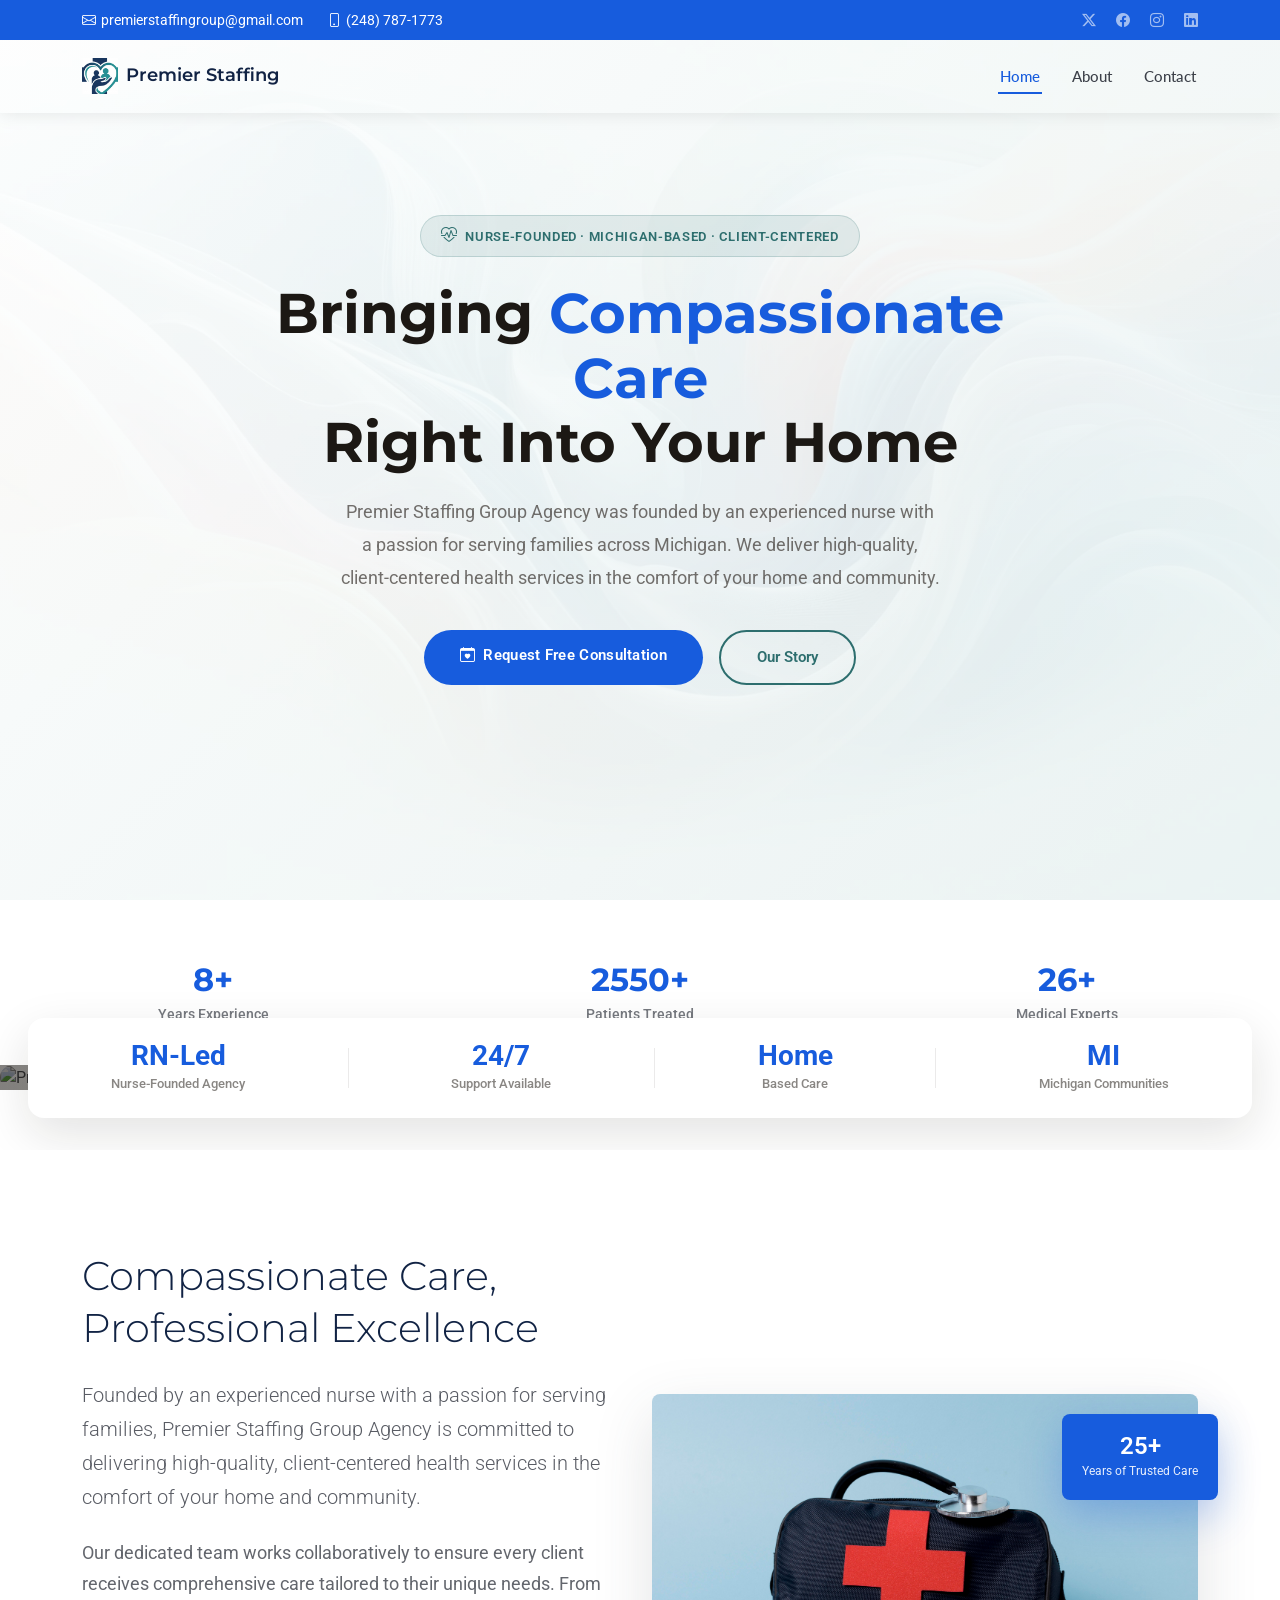
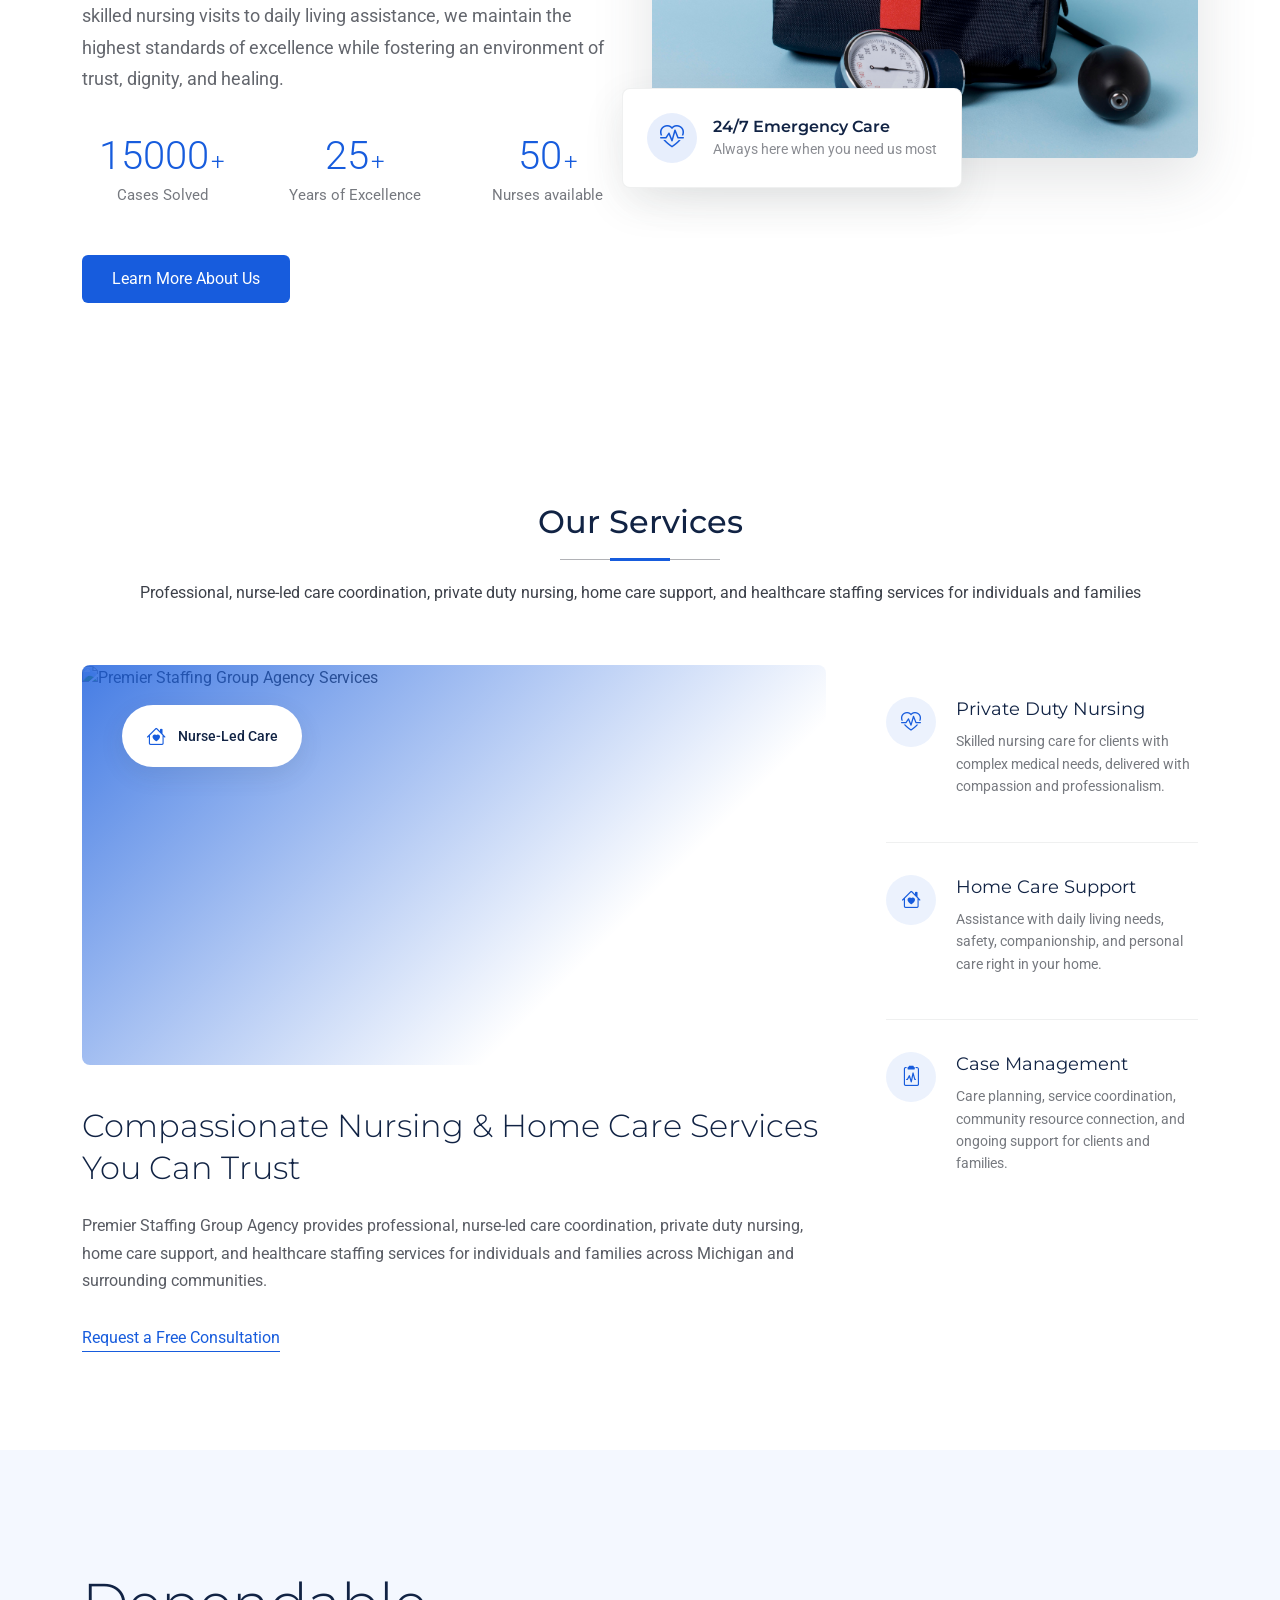
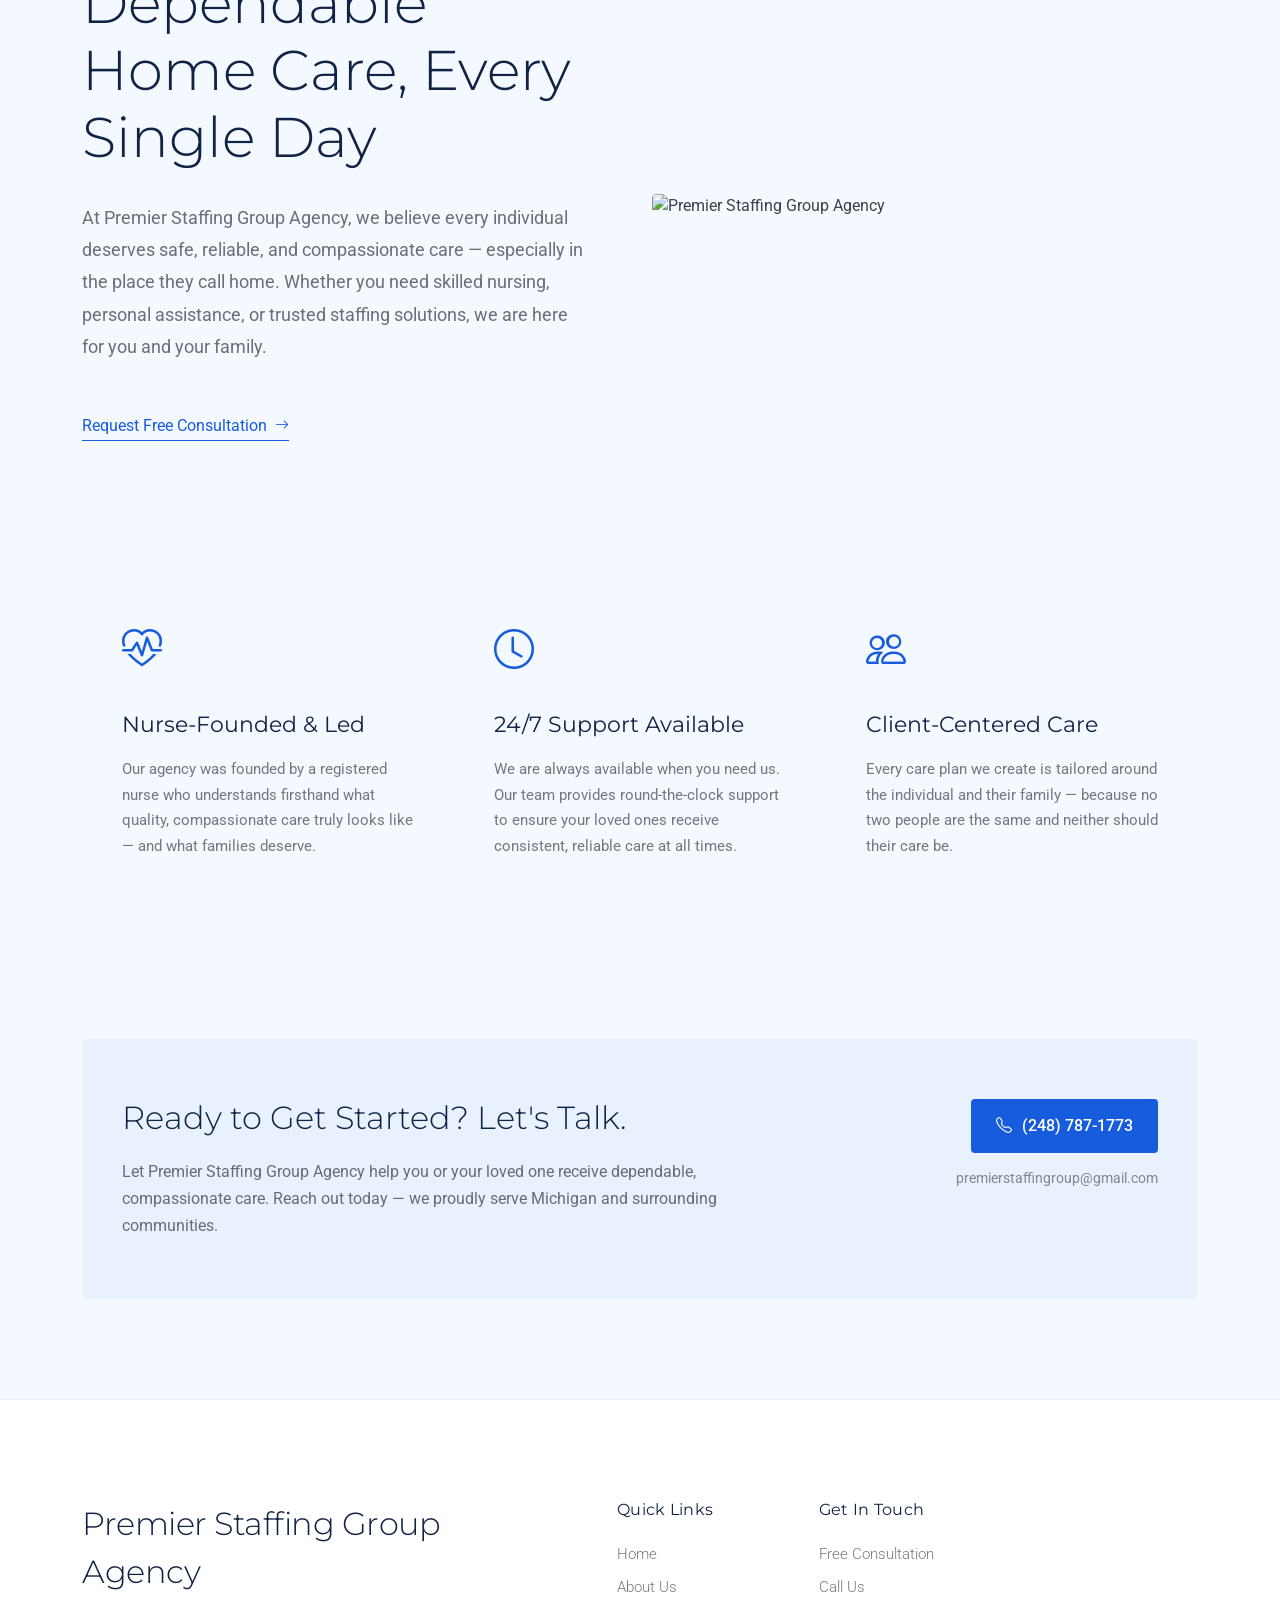
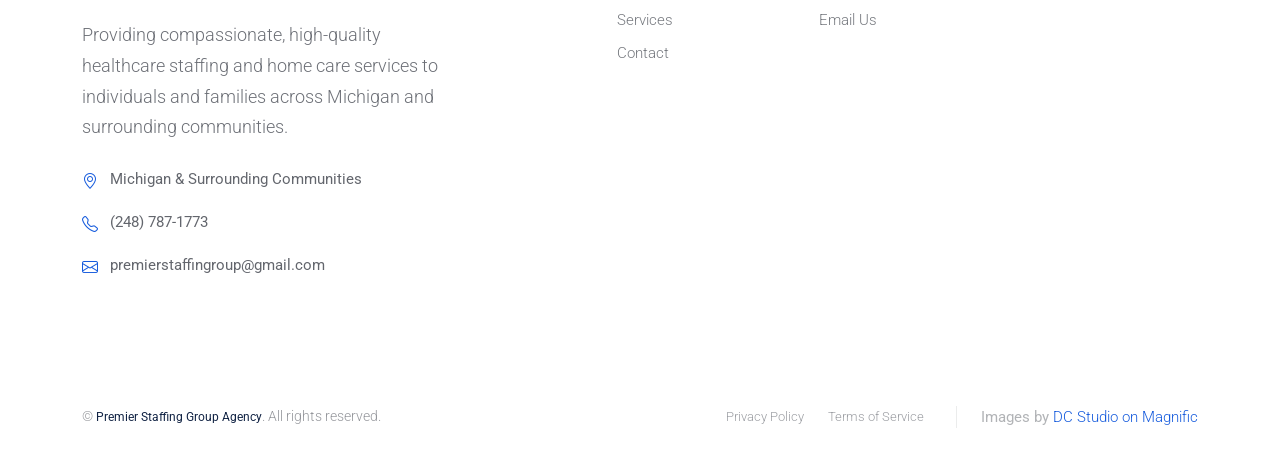
==== index.html @ 07df3916 "premier staffing" ====
<!DOCTYPE html>
<html lang="en">

<head>
  <meta charset="utf-8">
  <meta content="width=device-width, initial-scale=1.0" name="viewport">
  <title>Index - Clinic Bootstrap Template</title>
  <meta name="description" content="">
  <meta name="keywords" content="">

  <!-- Favicons -->
  <link href="assets/img/favicon.png" rel="icon">
  <link href="assets/img/apple-touch-icon.png" rel="apple-touch-icon">

  <!-- Fonts -->
  <link href="https://fonts.googleapis.com" rel="preconnect">
  <link href="https://fonts.gstatic.com" rel="preconnect" crossorigin>
  <link
    href="https://fonts.googleapis.com/css2?family=Roboto:ital,wght@0,100;0,300;0,400;0,500;0,700;0,900;1,100;1,300;1,400;1,500;1,700;1,900&family=Montserrat:ital,wght@0,100;0,200;0,300;0,400;0,500;0,600;0,700;0,800;0,900;1,100;1,200;1,300;1,400;1,500;1,600;1,700;1,800;1,900&family=Lato:ital,wght@0,100;0,300;0,400;0,700;0,900;1,100;1,300;1,400;1,700;1,900&display=swap"
    rel="stylesheet">

  <!-- Vendor CSS Files -->
  <link href="assets/vendor/bootstrap/css/bootstrap.min.css" rel="stylesheet">
  <link href="assets/vendor/bootstrap-icons/bootstrap-icons.css" rel="stylesheet">
  <link href="assets/vendor/aos/aos.css" rel="stylesheet">
  <link href="assets/vendor/glightbox/css/glightbox.min.css" rel="stylesheet">
  <link href="assets/vendor/fontawesome-free/css/all.min.css" rel="stylesheet">
  <link href="assets/vendor/swiper/swiper-bundle.min.css" rel="stylesheet">

  <!-- Main CSS File -->
  <link href="assets/css/shadow.css" rel="stylesheet">
  <link href="assets/css/main.css" rel="stylesheet">

  <!-- =======================================================
  * Template Name: Clinic
  * Template URL: https://bootstrapmade.com/clinic-bootstrap-template/
  * Updated: Jul 23 2025 with Bootstrap v5.3.7
  * Author: BootstrapMade.com
  * License: https://bootstrapmade.com/license/
  ======================================================== -->
</head>

<body class="index-page">

  <header id="header" class="header fixed-top">

    <div class="topbar d-flex align-items-center dark-background">
      <div class="container d-flex justify-content-center justify-content-md-between">
        <div class="contact-info d-flex align-items-center">
          <i class="bi bi-envelope d-flex align-items-center"><a
              href="mailto:premierstaffingroup@gmail.com">premierstaffingroup@gmail.com</a></i>
          <i class="bi bi-phone d-flex align-items-center ms-4"><span>(248) 787-1773</span></i>
        </div>
        <div class="social-links d-none d-md-flex align-items-center">
          <a href="#!" class="twitter"><i class="bi bi-twitter-x"></i></a>
          <a href="#!" class="facebook"><i class="bi bi-facebook"></i></a>
          <a href="#!" class="instagram"><i class="bi bi-instagram"></i></a>
          <a href="#!" class="linkedin"><i class="bi bi-linkedin"></i></a>
        </div>
      </div>
    </div><!-- End Top Bar -->

    <div class="branding d-flex align-items-center bg-transparent">

      <div class="container bg-transparent position-relative d-flex align-items-center justify-content-between">
        <a href="index.html" class="logo d-flex align-items-center">
          <!-- Uncomment the line below if you also wish to use an image logo -->
          <img src="assets/img/psg.png" alt="premier staffing logo">
          <h1 style="font-size: 18px;" class="sitename">Premier Staffing</h1>
        </a>

        <nav id="navmenu" class="navmenu">
          <ul class="nav-shad">
            <li><a href="index.html" class="active">Home</a></li>
            <li><a href="about.html">About</a></li>
            <!-- <li><a href="services.html">Services</a></li> -->
            <!-- <li><a href="doctors.html">Doctors</a></li> -->
            <!-- <li class="dropdown"><a href="#"><span>More Pages</span> <i class="bi bi-chevron-down toggle-dropdown"></i></a>
            <ul>
              <li><a href="department-details.html">Department Details</a></li>
              <li><a href="service-details.html">Service Details</a></li>
              <li><a href="appointment.html">Appointment</a></li>
              <li><a href="testimonials.html">Testimonials</a></li>
              <li><a href="faq.html">Frequently Asked Questions</a></li>
              <li><a href="gallery.html">Gallery</a></li>
              <li><a href="terms.html">Terms</a></li>
              <li><a href="privacy.html">Privacy</a></li>
              <li><a href="404.html">404</a></li>
            </ul>
            </li> -->
            <!-- <li class="dropdown"><a href="#"><span>Dropdown</span> <i class="bi bi-chevron-down toggle-dropdown"></i></a>
              <ul>
                <li><a href="#">Dropdown 1</a></li>
                <li class="dropdown"><a href="#"><span>Deep Dropdown</span> <i class="bi bi-chevron-down toggle-dropdown"></i></a>
                  <ul>
                    <li><a href="#">Deep Dropdown 1</a></li>
                    <li><a href="#">Deep Dropdown 2</a></li>
                    <li><a href="#">Deep Dropdown 3</a></li>
                    <li><a href="#">Deep Dropdown 4</a></li>
                    <li><a href="#">Deep Dropdown 5</a></li>
                  </ul>
                </li>
                <li><a href="#">Dropdown 2</a></li>
                <li><a href="#">Dropdown 3</a></li>
                <li><a href="#">Dropdown 4</a></li>
              </ul>
            </li> -->
            <li><a href="contact.html">Contact</a></li>
          </ul>
          <i class="mobile-nav-toggle d-lg-none bi bi-list"></i>
        </nav>

      </div>

    </div>

  </header>

  <main class="main">

    <!-- Hero Section -->
    <section id="hero" class="hero section" style="min-height: 100vh; display: flex; align-items: center; background: linear-gradient(135deg, #ffffff 0%, #eaf3f3 100%); padding: 120px 0 60px;">

      <div class="container" data-aos="fade-up" data-aos-delay="100">

        <!-- Top label row -->
        <div class="row justify-content-center mb-1">
          <div class="col-lg-8 text-center">
            <div style="display: inline-flex; align-items: center; gap: 8px; background: rgba(45,110,110,0.1); border: 1px solid rgba(45,110,110,0.2); border-radius: 30px; padding: 8px 20px; margin-bottom: 24px;">
              <i class="bi bi-heart-pulse" style="color: #2d6e6e;"></i>
              <span style="font-size: 13px; font-weight: 600; color: #2d6e6e; letter-spacing: 0.05em; text-transform: uppercase;">Nurse-Founded · Michigan-Based · Client-Centered</span>
            </div>
            <h1  style=" font-weight: 700; line-height: 1.15; color: #1c1814; margin-bottom: 20px;"
            class="sha-hero-title ">
              Bringing <span class="highlight" style="color: #175cdd; position: relative;">Compassionate Care</span><br>
              Right Into Your Home
            </h1>
            <p style="font-size: 1.15rem; line-height: 1.8; color: rgba(58,53,48,0.7); max-width: 600px; margin: 0 auto 36px;">
              Premier Staffing Group Agency was founded by an experienced nurse with a passion for serving families across Michigan. We deliver high-quality, client-centered health services in the comfort of your home and community.
            </p>
            <div style="display: flex; justify-content: center; gap: 16px; flex-wrap: wrap; margin-bottom: 56px;">
              <a href="contact.html" class="btn btn-primary" style="background: #175cdd; border: none; border-radius: 50px; padding: 14px 36px; font-weight: 600; font-size: 15px; letter-spacing: 0.02em;">
                <i class="bi bi-calendar-heart me-2"></i>Request Free Consultation
              </a>
              <a href="about.html" class="btn btn-outline" style="border: 2px solid #2d6e6e; color: #2d6e6e; border-radius: 50px; padding: 14px 36px; font-weight: 600; font-size: 15px; background: transparent;">
                Our Story
              </a>
            </div>
          </div>
        </div>
      </div>
    </section>
    <!-- /Hero Section -->

    <section>
      <div class="hero-stats mb-4"  style=" display: flex; justify-content: space-between; align-items: center;" data-aos="fade-right" data-aos-delay="500">

        <div class="" style="flex: 1; text-align: center; color: color-mix(in srgb, #3c4049, transparent 30%);  margin: 0.25rem 0 0 0; font-size: 0.875rem; font-weight: 500;">
            <h3 style="font-size: 2rem; font-weight: 700; color: #175cdd; line-height: 1;">
                <span data-purecounter-start="0"
                      data-purecounter-end="15"
                      data-purecounter-duration="2"
                      class="purecounter"
                      
                      ></span>+
            </h3>
            <p>Years Experience</p>
        </div>

        <div class="" style="flex: 1; text-align: center; color: color-mix(in srgb, #3c4049, transparent 30%);  margin: 0.25rem 0 0 0; font-size: 0.875rem; font-weight: 500;">
            <h3 style="font-size: 2rem; font-weight: 700; color: #175cdd; line-height: 1;">
                <span data-purecounter-start="0"
                      data-purecounter-end="5000"
                      data-purecounter-duration="2"
                      class="purecounter"></span>+
            </h3>
            <p>Patients Treated</p>
        </div>

        <div class="" style="flex: 1; text-align: center; color: color-mix(in srgb, #3c4049, transparent 30%);  margin: 0.25rem 0 0 0; font-size: 0.875rem; font-weight: 500;">
            <h3 style="font-size: 2rem; font-weight: 700; color: #175cdd; line-height: 1;">
                <span data-purecounter-start="0"
                      data-purecounter-end="50"
                      data-purecounter-duration="2"
                      class="purecounter"></span>+
            </h3>
            <p>Medical Experts</p>
        </div>

      </div>

      <!-- Image full-width with overlaid stat strip -->
      <div class="row">
        <div class="col-12" style="position: relative;">
          <div style="border-radius: 24px; overflow: hidden; max-height: 480px;">
            <img src="assets/img/group-nurse.jpg" alt="Premier Staffing Group Agency" class="img-fluid w-100" style="object-fit: cover; height: 480px; filter: brightness(0.88);">
          </div>

          <!-- Overlay gradient -->
          <div style="position: absolute; inset: 0; border-radius: 24px; background: linear-gradient(to right, rgba(28,24,20,0.55) 0%, transparent 60%);"></div>

          <!-- Left overlay text -->
          <div style="position: absolute; top: 50%; left: 48px; transform: translateY(-50%);" data-aos="fade-right" data-aos-delay="300">
            <p style="color: rgba(255,255,255,0.75); font-size: 13px; font-weight: 600; letter-spacing: 0.12em; text-transform: uppercase; margin-bottom: 10px;">
              <i class="bi bi-geo-alt-fill me-1" style="color: #175cdd;"></i>Serving Michigan &amp; Surrounding Communities
            </p>
            <div style="display: flex; align-items: center; gap: 12px; background: rgba(255,255,255,0.12); backdrop-filter: blur(10px); border: 1px solid rgba(255,255,255,0.2); border-radius: 12px; padding: 16px 24px;">
              <div style="width: 48px; height: 48px; background: #175cdd; border-radius: 50%; display: flex; align-items: center; justify-content: center; flex-shrink: 0;">
                <i class="bi bi-telephone-fill" style="color: #fff; font-size: 18px;"></i>
              </div>
              <div>
                <div style="font-size: 11px; color: rgba(255,255,255,0.6); font-weight: 600; letter-spacing: 0.1em; text-transform: uppercase; margin-bottom: 2px;">Call Us Today</div>
                <div style="font-size: 22px; font-weight: 700; color: #fff;">(248) 787-1773</div>
              </div>
            </div>
          </div>

          <!-- Bottom stat strip -->
          <div style="position: absolute; bottom: -28px; left: 50%; transform: translateX(-50%); width: calc(100% - 80px); background: #fff; border-radius: 16px; box-shadow: 0 16px 48px rgba(28,24,20,0.12); padding: 24px 40px; display: flex; justify-content: space-around; align-items: center; flex-wrap: wrap; gap: 16px;" data-aos="fade-up" data-aos-delay="400">
            <div style="text-align: center;">
              <div style="font-size: 28px; font-weight: 700; color: #175cdd; line-height: 1;">RN-Led</div>
              <div style="font-size: 13px; color: rgba(58,53,48,0.6); margin-top: 4px; font-weight: 500;">Nurse-Founded Agency</div>
            </div>
            <div style="width: 1px; height: 40px; background: rgba(58,53,48,0.1);"></div>
            <div style="text-align: center;">
              <div style="font-size: 28px; font-weight: 700; color: #175cdd; line-height: 1;">24/7</div>
              <div style="font-size: 13px; color: rgba(58,53,48,0.6); margin-top: 4px; font-weight: 500;">Support Available</div>
            </div>
            <div style="width: 1px; height: 40px; background: rgba(58,53,48,0.1);"></div>
            <div style="text-align: center;">
              <div style="font-size: 28px; font-weight: 700; color: #175cdd; line-height: 1;">Home</div>
              <div style="font-size: 13px; color: rgba(58,53,48,0.6); margin-top: 4px; font-weight: 500;">Based Care</div>
            </div>
            <div style="width: 1px; height: 40px; background: rgba(58,53,48,0.1);"></div>
            <div style="text-align: center;">
              <div style="font-size: 28px; font-weight: 700; color: #175cdd; line-height: 1;">MI</div>
              <div style="font-size: 13px; color: rgba(58,53,48,0.6); margin-top: 4px; font-weight: 500;">Michigan Communities</div>
            </div>
          </div>

        </div>
      </div>

    </section>

    <!-- Home About Section -->
    <section id="home-about" class="home-about section">

      <div class="container" data-aos="fade-up" data-aos-delay="100">

        <div class="row align-items-center">
          <div class="col-lg-6 mb-5 mb-lg-0" data-aos="fade-right" data-aos-delay="200">
            <div class="about-content">
              <h2 class="section-heading">Compassionate Care, Professional Excellence</h2>
              <p class="lead-text">Founded by an experienced nurse with a passion for serving families, Premier Staffing Group Agency is committed to delivering high-quality, client-centered health services in the comfort of your home and community.</p>

              <p>Our dedicated team works collaboratively to ensure every client receives comprehensive care tailored to their unique needs. From skilled nursing visits to daily living assistance, we maintain the highest standards of excellence while fostering an environment of trust, dignity, and healing.</p>

              <div class="stats-grid">
                <div class="stat-item">
                  <div class="stat-number purecounter" data-purecounter-start="0" data-purecounter-end="15000"
                    data-purecounter-duration="1"></div>
                  <div class="stat-label">Cases Solved</div>
                </div>
                <div class="stat-item">
                  <div class="stat-number purecounter" data-purecounter-start="0" data-purecounter-end="25"
                    data-purecounter-duration="1"></div>
                  <div class="stat-label">Years of Excellence</div>
                </div>
                <div class="stat-item">
                  <div class="stat-number purecounter" data-purecounter-start="0" data-purecounter-end="50"
                    data-purecounter-duration="1"></div>
                  <div class="stat-label">Nurses available</div>
                </div>
              </div>

              <div class="cta-section">
                <a href="about.html" class="btn-primary">Learn More About Us</a>
              </div>
            </div>
          </div>

          <div class="col-lg-6" data-aos="fade-left" data-aos-delay="300">
            <div class="about-visual">
              <div class="main-image">
                <img src="assets/img/emergency.jpg" alt="Modern medical facility" class="img-fluid">
              </div>
              <div class="floating-card">
                <div class="card-content">
                  <div class="icon">
                    <i class="bi bi-heart-pulse"></i>
                  </div>
                  <div class="card-text">
                    <h4>24/7 Emergency Care</h4>
                    <p>Always here when you need us most</p>
                  </div>
                </div>
              </div>
              <div class="experience-badge">
                <div class="badge-content">
                  <span class="years">25+</span>
                  <span class="text">Years of Trusted Care</span>
                </div>
              </div>
            </div>
          </div>
        </div>

      </div>

    </section>
    <!-- /Home About Section -->

    <!-- Featured Services Section -->
<section id="featured-services" class="featured-services section">

  <!-- Section Title -->
  <div class="container section-title" data-aos="fade-up">
    <h2>Our Services</h2>
    <p>Professional, nurse-led care coordination, private duty nursing, home care support, and healthcare staffing services for individuals and families</p>
  </div><!-- End Section Title -->

  <div class="container" data-aos="fade-up" data-aos-delay="100">

    <div class="row g-0">

      <div class="col-lg-8" data-aos="fade-right" data-aos-delay="200">
        <div class="featured-service-main">
          <div class="service-image-wrapper">
            <img src="assets/img/care.jpg" alt="Premier Staffing Group Agency Services" class="img-fluid"
              loading="lazy">
            <div class="service-overlay">
              <div class="service-badge">
                <i class="bi bi-house-heart"></i>
                <span>Nurse-Led Care</span>
              </div>
            </div>
          </div>
          <div class="service-details">
            <h2>Compassionate Nursing &amp; Home Care Services You Can Trust</h2>
            <p>Premier Staffing Group Agency provides professional, nurse-led care coordination, private duty nursing, home care support, and healthcare staffing services for individuals and families across Michigan and surrounding communities.</p>
            <a href="contact.html" class="main-cta">Request a Free Consultation</a>
          </div>
        </div>
      </div>

      <div class="col-lg-4" data-aos="fade-left" data-aos-delay="300">
        <div class="services-sidebar">

          <div class="service-item" data-aos="fade-up" data-aos-delay="400">
            <div class="service-icon-wrapper">
              <i class="bi bi-heart-pulse"></i>
            </div>
            <div class="service-info">
              <h4>Private Duty Nursing</h4>
              <p>Skilled nursing care for clients with complex medical needs, delivered with compassion and professionalism.</p>
              <!-- <a href="#contact" class="service-link">Learn More</a> -->
            </div>
          </div>

          <div class="service-item" data-aos="fade-up" data-aos-delay="500">
            <div class="service-icon-wrapper">
              <i class="bi bi-house-heart"></i>
            </div>
            <div class="service-info">
              <h4>Home Care Support</h4>
              <p>Assistance with daily living needs, safety, companionship, and personal care right in your home.</p>
              <!-- <a href="#contact" class="service-link">Learn More</a> -->
            </div>
          </div>

          <div class="service-item" data-aos="fade-up" data-aos-delay="600">
            <div class="service-icon-wrapper">
              <i class="bi bi-clipboard2-pulse"></i>
            </div>
            <div class="service-info">
              <h4>Case Management</h4>
              <p>Care planning, service coordination, community resource connection, and ongoing support for clients and families.</p>
              <!-- <a href="#contact" class="service-link">Learn More</a> -->
            </div>
          </div>

        </div>
      </div>

    </div>

    

  </div>

</section><!-- /Featured Services Section -->


    <!-- Call To Action Section -->
    
    <section id="call-to-action" class="call-to-action section light-background">

      <div class="container" data-aos="fade-up" data-aos-delay="100">

        <div class="hero-content">
          <div class="row align-items-center">

            <div class="col-lg-6">
              <div class="content-wrapper" data-aos="fade-up" data-aos-delay="200">
                <h1>Dependable Home Care, Every Single Day</h1>
                <p>At Premier Staffing Group Agency, we believe every individual deserves safe, reliable, and compassionate care — especially in the place they call home. Whether you need skilled nursing, personal assistance, or trusted staffing solutions, we are here for you and your family.</p>

                <div class="cta-wrapper">
                  <a href="contact.html" class="primary-cta">
                    <span>Request Free Consultation</span>
                    <i class="bi bi-arrow-right"></i>
                  </a>
                </div>
              </div>
            </div>

            <div class="col-lg-6">
              <div class="image-container" data-aos="fade-left" data-aos-delay="300">
                <img src="assets/img/home-care.jpg" alt="Premier Staffing Group Agency" class="img-fluid">
              </div>
            </div>

          </div>
        </div>

        <div class="features-section">

          <div class="row g-0">

            <div class="col-lg-4">
              <div class="feature-block" data-aos="fade-up" data-aos-delay="200">
                <div class="feature-icon">
                  <i class="bi bi-heart-pulse"></i>
                </div>
                <h3>Nurse-Founded &amp; Led</h3>
                <p>Our agency was founded by a registered nurse who understands firsthand what quality, compassionate care truly looks like — and what families deserve.</p>
              </div>
            </div>

            <div class="col-lg-4">
              <div class="feature-block" data-aos="fade-up" data-aos-delay="300">
                <div class="feature-icon">
                  <i class="bi bi-clock"></i>
                </div>
                <h3>24/7 Support Available</h3>
                <p>We are always available when you need us. Our team provides round-the-clock support to ensure your loved ones receive consistent, reliable care at all times.</p>
              </div>
            </div>

            <div class="col-lg-4">
              <div class="feature-block" data-aos="fade-up" data-aos-delay="400">
                <div class="feature-icon">
                  <i class="bi bi-people"></i>
                </div>
                <h3>Client-Centered Care</h3>
                <p>Every care plan we create is tailored around the individual and their family — because no two people are the same and neither should their care be.</p>
              </div>
            </div>

          </div>

        </div>

        <div class="contact-block">
          <div class="row">

            <div class="col-lg-8">
              <div class="contact-content" data-aos="fade-up" data-aos-delay="200">
                <h2>Ready to Get Started? Let's Talk.</h2>
                <p>Let Premier Staffing Group Agency help you or your loved one receive dependable, compassionate care. Reach out today — we proudly serve Michigan and surrounding communities.</p>
              </div>
            </div>

            <div class="col-lg-4">
              <div class="contact-actions" data-aos="fade-up" data-aos-delay="300">
                <a href="tel:2487871773" class="emergency-call">
                  <i class="bi bi-telephone"></i>
                  <span>(248) 787-1773</span>
                </a>
                <a href="mailto:premierstaffingroup@gmail.com" class="contact-link">premierstaffingroup@gmail.com</a>
              </div>
            </div>

          </div>
        </div>

      </div>

    </section>
    <!-- /Call To Action Section -->


  </main>

  <footer id="footer" class="footer-16 footer position-relative">

  <div class="container">

    <div class="footer-main" data-aos="fade-up" data-aos-delay="100">
      <div class="row align-items-start">

        <div class="col-lg-5">
          <div class="brand-section">
            <a href="index.html" class="logo d-flex align-items-center mb-4">
              <span class="sitename">Premier Staffing Group Agency</span>
            </a>
            <p class="brand-description">Providing compassionate, high-quality healthcare staffing and home care services to individuals and families across Michigan and surrounding communities.</p>

            <div class="contact-info mt-4">
              <div class="contact-item">
                <i class="bi bi-geo-alt"></i>
                <span>Michigan &amp; Surrounding Communities</span>
              </div>
              <div class="contact-item">
                <i class="bi bi-telephone"></i>
                <span>(248) 787-1773</span>
              </div>
              <div class="contact-item">
                <i class="bi bi-envelope"></i>
                <span>premierstaffingroup@gmail.com</span>
              </div>
            </div>
          </div>
        </div>

        <div class="col-lg-7">
          <div class="footer-nav-wrapper">
            <div class="row">

              <div class="col-6 col-lg-4">
                <div class="nav-column">
                  <h6>Quick Links</h6>
                  <nav class="footer-nav">
                    <a href="#hero">Home</a>
                    <a href="#home-about">About Us</a>
                    <a href="#featured-services">Services</a>
                    <a href="contact.html">Contact</a>
                  </nav>
                </div>
              </div>

              

              <div class="col-6 col-lg-4">
                <div class="nav-column">
                  <h6>Get In Touch</h6>
                  <nav class="footer-nav">
                    <a href="contact.html">Free Consultation</a>
                    <a href="tel:2487871773">Call Us</a>
                    <a href="mailto:premierstaffingroup@gmail.com">Email Us</a>
                  </nav>
                </div>
              </div>

            </div>
          </div>
        </div>

      </div>
    </div>

  </div>

  <div class="footer-bottom">
    <div class="container">
      <div class="bottom-content" data-aos="fade-up" data-aos-delay="300">
        <div class="row align-items-center">

          <div class="col-lg-6">
            <div class="copyright">
              <p>© <span class="sitename">Premier Staffing Group Agency</span>. All rights reserved.</p>
            </div>
          </div>

          <div class="col-lg-6">
            <div class="legal-links">
              <a>Privacy Policy</a>
              <a>Terms of Service</a>
              <div class="credits" style="font-size: 15px;">
     
                Images by <a style="font-size: 15px;" href="https://www.magnific.com/" target="_blank">DC Studio on Magnific</a>
              </div>
            </div>
          </div>

        </div>
      </div>
    </div>
  </div>

</footer>

  <!-- Scroll Top -->
  <a href="#!" id="scroll-top" class="scroll-top d-flex align-items-center justify-content-center"><i
      class="bi bi-arrow-up-short"></i></a>

  <!-- Preloader -->
  <div id="preloader"></div>

  <!-- Vendor JS Files -->
  <script src="assets/vendor/bootstrap/js/bootstrap.bundle.min.js"></script>
  <script src="assets/vendor/php-email-form/validate.js"></script>
  <script src="assets/vendor/aos/aos.js"></script>
  <script src="assets/vendor/glightbox/js/glightbox.min.js"></script>
  <script src="assets/vendor/purecounter/purecounter_vanilla.js"></script>
  <script src="assets/vendor/swiper/swiper-bundle.min.js"></script>

  <!-- Main JS File -->
  <script src="assets/js/main.js"></script>

</body>

</html>
---- assets/css/shadow.css ----
.sha-hero-title {
    font-size: 3rem;
    font-weight: 700;
    line-height: 1.15;
}

@media (min-width: 360px) {
    .sha-hero-title {
        font-size: 2.1rem;
    }
}

@media (min-width: 412px) {
    .sha-hero-title {
        font-size: 2.5rem;
    }
}

@media (min-width: 992px) {
    .sha-hero-title {
        font-size: 2.5rem;
    }
}

@media (min-width: 1200px) {
    .sha-hero-title {
        font-size: 3.5rem;
    }
}

.nav-shad {
  height: fit-content;
  list-style: none;
  margin: 0;
  padding: 0;
}
---- assets/css/main.css ----
/**
* Template Name: Clinic
* Template URL: https://bootstrapmade.com/clinic-bootstrap-template/
* Updated: Jul 23 2025 with Bootstrap v5.3.7
* Author: BootstrapMade.com
* License: https://bootstrapmade.com/license/
*/

@charset "UTF-8";

/*--------------------------------------------------------------
# Font & Color Variables
# Help: https://bootstrapmade.com/color-system/
--------------------------------------------------------------*/
/* Fonts */
:root {
  --default-font: "Roboto",  system-ui, -apple-system, "Segoe UI", Roboto, "Helvetica Neue", Arial, "Noto Sans", "Liberation Sans", sans-serif, "Apple Color Emoji", "Segoe UI Emoji", "Segoe UI Symbol", "Noto Color Emoji";
  --heading-font: "Montserrat",  sans-serif;
  --nav-font: "Lato",  sans-serif;
}

/* Global Colors - The following color variables are used throughout the website. Updating them here will change the color scheme of the entire website */
:root { 
  --background-color: #ffffff; /* Background color for the entire website, including individual sections */
  --default-color: #3c4049; /* Default color used for the majority of the text content across the entire website */
  --heading-color: #112344; /* Color for headings, subheadings and title throughout the website */
  --accent-color: #175cdd; /* Accent color that represents your brand on the website. It's used for buttons, links, and other elements that need to stand out */
  --surface-color: #ffffff; /* The surface color is used as a background of boxed elements within sections, such as cards, icon boxes, or other elements that require a visual separation from the global background. */
  --contrast-color: #ffffff; /* Contrast color for text, ensuring readability against backgrounds of accent, heading, or default colors. */
}

/* Nav Menu Colors - The following color variables are used specifically for the navigation menu. They are separate from the global colors to allow for more customization options */
:root {
  --nav-color: #3c4049;  /* The default color of the main navmenu links */
  --nav-hover-color: #175cdd; /* Applied to main navmenu links when they are hovered over or active */
  --nav-mobile-background-color: #ffffff; /* Used as the background color for mobile navigation menu */
  --nav-dropdown-background-color: #ffffff; /* Used as the background color for dropdown items that appear when hovering over primary navigation items */
  --nav-dropdown-color: #3c4049; /* Used for navigation links of the dropdown items in the navigation menu. */
  --nav-dropdown-hover-color: #175cdd; /* Similar to --nav-hover-color, this color is applied to dropdown navigation links when they are hovered over. */
}

/* Color Presets - These classes override global colors when applied to any section or element, providing reuse of the sam color scheme. */

.light-background {
  --background-color: #f4f8ff;
  --surface-color: #ffffff;
}

.dark-background {
  --background-color: #021418;
  --default-color: #ffffff;
  --heading-color: #ffffff;
  --surface-color: #11262a;
  --contrast-color: #ffffff;
}

/* Smooth scroll */
:root {
  scroll-behavior: smooth;
}

/*--------------------------------------------------------------
# General Styling & Shared Classes
--------------------------------------------------------------*/
body {
  color: var(--default-color);
  background-color: var(--background-color);
  font-family: var(--default-font);
}

a {
  color: var(--accent-color);
  text-decoration: none;
  transition: 0.3s;
}

a:hover {
  color: color-mix(in srgb, var(--accent-color), transparent 25%);
  text-decoration: none;
}

h1,
h2,
h3,
h4,
h5,
h6 {
  color: var(--heading-color);
  font-family: var(--heading-font);
}

/* PHP Email Form Messages
------------------------------*/
.php-email-form .error-message {
  display: none;
  background: #df1529;
  color: #ffffff;
  text-align: left;
  padding: 15px;
  margin-bottom: 24px;
  font-weight: 600;
}

.php-email-form .sent-message {
  display: none;
  color: #ffffff;
  background: #059652;
  text-align: center;
  padding: 15px;
  margin-bottom: 24px;
  font-weight: 600;
}

.php-email-form .loading {
  display: none;
  background: var(--surface-color);
  text-align: center;
  padding: 15px;
  margin-bottom: 24px;
}

.php-email-form .loading:before {
  content: "";
  display: inline-block;
  border-radius: 50%;
  width: 24px;
  height: 24px;
  margin: 0 10px -6px 0;
  border: 3px solid var(--accent-color);
  border-top-color: var(--surface-color);
  animation: php-email-form-loading 1s linear infinite;
}

@keyframes php-email-form-loading {
  0% {
    transform: rotate(0deg);
  }

  100% {
    transform: rotate(360deg);
  }
}

/*--------------------------------------------------------------
# Global Header
--------------------------------------------------------------*/
.header {
  --background-color: rgba(255, 255, 255, 0);
  color: var(--default-color);
  transition: all 0.5s;
  z-index: 997;
  background-color: var(--background-color);
  box-shadow: 0px 0 18px rgba(0, 0, 0, 0.1);
}

.header .topbar {
  background-color: var(--accent-color);
  height: 40px;
  padding: 0;
  font-size: 14px;
  transition: all 0.5s;
}

.header .topbar .contact-info i {
  font-style: normal;
  color: var(--contrast-color);
}

.header .topbar .contact-info i a,
.header .topbar .contact-info i span {
  padding-left: 5px;
  color: var(--contrast-color);
}

@media (max-width: 575px) {

  .header .topbar .contact-info i a,
  .header .topbar .contact-info i span {
    font-size: 13px;
  }
}

.header .topbar .contact-info i a {
  line-height: 0;
  transition: 0.3s;
}

.header .topbar .contact-info i a:hover {
  color: var(--contrast-color);
  text-decoration: underline;
}

.header .topbar .social-links a {
  color: color-mix(in srgb, var(--contrast-color), transparent 40%);
  line-height: 0;
  transition: 0.3s;
  margin-left: 20px;
}

.header .topbar .social-links a:hover {
  color: var(--contrast-color);
}

.header .branding {
  min-height: 60px;
  padding: 10px 0;
}

.header .logo {
  line-height: 1;
}

.header .logo img {
  max-height: 36px;
  margin-right: 8px;
}

.header .logo h1 {
  font-size: 30px;
  margin: 0;
  font-weight: 600;
  color: var(--heading-color);
}

.scrolled .header .topbar {
  height: 0;
  visibility: hidden;
  overflow: hidden;
}

/* Global Header on Scroll
------------------------------*/
.scrolled .header {
  --background-color: #ffffff;
}

/*--------------------------------------------------------------
# Navigation Menu
--------------------------------------------------------------*/
/* Desktop Navigation */
@media (min-width: 1021px) {
  .navmenu {
    padding: 0;
  }

  .navmenu ul {
    margin: 0;
    padding: 0;
    display: flex;
    list-style: none;
    align-items: center;
  }

  .navmenu li {
    position: relative;
  }

  .navmenu>ul>li {
    white-space: nowrap;
    padding: 15px 14px;
  }

  .navmenu>ul>li:last-child {
    padding-right: 0;
  }

  .navmenu a,
  .navmenu a:focus {
    color: var(--nav-color);
    font-size: 15px;
    padding: 0 2px;
    font-family: var(--nav-font);
    font-weight: 500;
    display: flex;
    align-items: center;
    justify-content: space-between;
    white-space: nowrap;
    transition: 0.3s;
    position: relative;
  }

  .navmenu a i,
  .navmenu a:focus i {
    font-size: 12px;
    line-height: 0;
    margin-left: 5px;
    transition: 0.3s;
  }

  .navmenu>ul>li>a:before {
    content: "";
    position: absolute;
    width: 100%;
    height: 2px;
    bottom: -6px;
    left: 0;
    background-color: var(--accent-color);
    visibility: hidden;
    width: 0px;
    transition: all 0.3s ease-in-out 0s;
  }

  .navmenu a:hover:before,
  .navmenu li:hover>a:before,
  .navmenu .active:before {
    visibility: visible;
    width: 100%;
  }

  .navmenu li:hover>a,
  .navmenu .active,
  .navmenu .active:focus {
    color: var(--nav-hover-color);
  }

  .navmenu .dropdown ul {
    margin: 0;
    padding: 10px 0;
    background: var(--nav-dropdown-background-color);
    display: block;
    position: absolute;
    visibility: hidden;
    left: 14px;
    top: 130%;
    opacity: 0;
    transition: 0.3s;
    border-radius: 4px;
    z-index: 99;
    box-shadow: 0px 0px 30px rgba(0, 0, 0, 0.1);
  }

  .navmenu .dropdown ul li {
    min-width: 200px;
  }

  .navmenu .dropdown ul a {
    padding: 10px 20px;
    font-size: 15px;
    text-transform: none;
    color: var(--nav-dropdown-color);
  }

  .navmenu .dropdown ul a i {
    font-size: 12px;
  }

  .navmenu .dropdown ul a:hover,
  .navmenu .dropdown ul .active:hover,
  .navmenu .dropdown ul li:hover>a {
    color: var(--nav-dropdown-hover-color);
  }

  .navmenu .dropdown:hover>ul {
    opacity: 1;
    top: 100%;
    visibility: visible;
  }

  .navmenu .dropdown .dropdown ul {
    top: 0;
    left: -90%;
    visibility: hidden;
  }

  .navmenu .dropdown .dropdown:hover>ul {
    opacity: 1;
    top: 0;
    left: -100%;
    visibility: visible;
  }
}

/* Mobile Navigation */
@media (max-width: 1020px) {
  .mobile-nav-toggle {
    color: var(--nav-color);
    font-size: 28px;
    line-height: 0;
    margin-right: 10px;
    cursor: pointer;
    transition: color 0.3s;
  }

  .navmenu {
    padding: 0;
    z-index: 9997;
  }

  .navmenu ul {
    display: none;
    list-style: none;
    position: absolute;
    inset: 60px 20px 20px 20px;
    padding: 10px 0;
    margin: 0;
    border-radius: 6px;
    background-color: var(--nav-mobile-background-color);
    border: 1px solid color-mix(in srgb, var(--default-color), transparent 90%);
    box-shadow: none;
    overflow-y: auto;
    transition: 0.3s;
    z-index: 9998;
  }

  .navmenu a,
  .navmenu a:focus {
    color: var(--nav-dropdown-color);
    padding: 10px 20px;
    font-family: var(--nav-font);
    font-size: 17px;
    font-weight: 500;
    display: flex;
    align-items: center;
    justify-content: space-between;
    white-space: nowrap;
    transition: 0.3s;
  }

  .navmenu a i,
  .navmenu a:focus i {
    font-size: 12px;
    line-height: 0;
    margin-left: 5px;
    width: 30px;
    height: 30px;
    display: flex;
    align-items: center;
    justify-content: center;
    border-radius: 50%;
    transition: 0.3s;
    background-color: color-mix(in srgb, var(--accent-color), transparent 90%);
  }

  .navmenu a i:hover,
  .navmenu a:focus i:hover {
    background-color: var(--accent-color);
    color: var(--contrast-color);
  }

  .navmenu a:hover,
  .navmenu .active,
  .navmenu .active:focus {
    color: var(--nav-dropdown-hover-color);
  }

  .navmenu .active i,
  .navmenu .active:focus i {
    background-color: var(--accent-color);
    color: var(--contrast-color);
    transform: rotate(180deg);
  }

  .navmenu .dropdown ul {
    position: static;
    display: none;
    z-index: 99;
    padding: 10px 0;
    margin: 10px 20px;
    background-color: var(--nav-dropdown-background-color);
    transition: all 0.5s ease-in-out;
  }

  .navmenu .dropdown ul ul {
    background-color: rgba(33, 37, 41, 0.1);
  }

  .navmenu .dropdown>.dropdown-active {
    display: block;
    background-color: rgba(33, 37, 41, 0.03);
  }

  .mobile-nav-active {
    overflow: hidden;
  }

  .mobile-nav-active .mobile-nav-toggle {
    color: #fff;
    position: absolute;
    font-size: 32px;
    top: 15px;
    right: 15px;
    margin-right: 0;
    z-index: 9999;
  }

  .mobile-nav-active .navmenu {
    position: fixed;
    overflow: hidden;
    inset: 0;
    background: rgba(33, 37, 41, 0.8);
    transition: 0.3s;
  }

  .mobile-nav-active .navmenu>ul {
    display: block;
  }
}

/*--------------------------------------------------------------
# Global Footer
--------------------------------------------------------------*/
.footer-16 {
  background: var(--background-color);
  color: var(--default-color);
  font-size: 15px;
  padding: 100px 0 0;
  border-top: 1px solid color-mix(in srgb, var(--default-color), transparent 92%);
}

.footer-16 .footer-main {
  margin-bottom: 80px;
}

.footer-16 .brand-section .logo {
  text-decoration: none;
}

.footer-16 .brand-section .logo .sitename {
  font-family: var(--heading-font);
  font-size: 32px;
  font-weight: 300;
  color: var(--heading-color);
  letter-spacing: -0.5px;
}

.footer-16 .brand-section .brand-description {
  font-size: 18px;
  line-height: 1.7;
  color: color-mix(in srgb, var(--default-color), transparent 25%);
  font-weight: 300;
  max-width: 380px;
  margin: 0;
}

.footer-16 .brand-section .contact-info .contact-item {
  display: flex;
  align-items: flex-start;
  margin-bottom: 16px;
  font-size: 15px;
  color: color-mix(in srgb, var(--default-color), transparent 20%);
}

.footer-16 .brand-section .contact-info .contact-item i {
  font-size: 16px;
  color: var(--accent-color);
  margin-right: 12px;
  margin-top: 3px;
  flex-shrink: 0;
}

.footer-16 .brand-section .contact-info .contact-item span {
  line-height: 1.6;
}

.footer-16 .footer-nav-wrapper {
  padding-left: 60px;
}

@media (max-width: 991px) {
  .footer-16 .footer-nav-wrapper {
    padding-left: 0;
    margin-top: 50px;
  }
}

.footer-16 .nav-column {
  margin-bottom: 40px;
}

.footer-16 .nav-column h6 {
  font-family: var(--heading-font);
  font-size: 16px;
  font-weight: 400;
  color: var(--heading-color);
  margin-bottom: 24px;
  letter-spacing: 0.3px;
}

.footer-16 .nav-column .footer-nav {
  display: flex;
  flex-direction: column;
  gap: 12px;
}

.footer-16 .nav-column .footer-nav a {
  color: color-mix(in srgb, var(--default-color), transparent 30%);
  text-decoration: none;
  font-size: 15px;
  font-weight: 300;
  transition: all 0.3s ease;
  line-height: 1.4;
}

.footer-16 .nav-column .footer-nav a:hover {
  color: var(--accent-color);
  transform: translateX(4px);
}

.footer-16 .footer-social {
  padding: 50px 0;
  border-top: 1px solid color-mix(in srgb, var(--default-color), transparent 94%);
  border-bottom: 1px solid color-mix(in srgb, var(--default-color), transparent 94%);
}

.footer-16 .footer-social .newsletter-section h5 {
  font-family: var(--heading-font);
  font-size: 20px;
  font-weight: 300;
  color: var(--heading-color);
  margin-bottom: 12px;
  letter-spacing: -0.2px;
}

.footer-16 .footer-social .newsletter-section p {
  font-size: 16px;
  color: color-mix(in srgb, var(--default-color), transparent 35%);
  margin: 0;
  line-height: 1.6;
  max-width: 340px;
}

.footer-16 .footer-social .social-section {
  display: flex;
  justify-content: flex-end;
}

@media (max-width: 991px) {
  .footer-16 .footer-social .social-section {
    justify-content: flex-start;
    margin-top: 30px;
  }
}

.footer-16 .footer-social .social-links {
  display: flex;
  gap: 32px;
  align-items: center;
}

@media (max-width: 576px) {
  .footer-16 .footer-social .social-links {
    gap: 20px;
    flex-wrap: wrap;
  }
}

.footer-16 .footer-social .social-links .social-link {
  display: flex;
  align-items: center;
  gap: 8px;
  text-decoration: none;
  color: color-mix(in srgb, var(--default-color), transparent 40%);
  font-size: 14px;
  font-weight: 400;
  transition: all 0.3s ease;
}

.footer-16 .footer-social .social-links .social-link i {
  font-size: 18px;
  transition: all 0.3s ease;
}

.footer-16 .footer-social .social-links .social-link span {
  transition: all 0.3s ease;
}

.footer-16 .footer-social .social-links .social-link:hover {
  color: var(--accent-color);
  transform: translateY(-2px);
}

.footer-16 .footer-social .social-links .social-link:hover i {
  transform: scale(1.1);
}

.footer-16 .footer-bottom {
  padding: 30px 0;
}

.footer-16 .footer-bottom .copyright p {
  margin: 0;
  font-size: 14px;
  color: color-mix(in srgb, var(--default-color), transparent 45%);
  font-weight: 300;
}

.footer-16 .footer-bottom .copyright p .sitename {
  color: var(--heading-color);
  font-weight: 400;
}

.footer-16 .footer-bottom .legal-links {
  display: flex;
  align-items: center;
  justify-content: flex-end;
  gap: 24px;
}

@media (max-width: 991px) {
  .footer-16 .footer-bottom .legal-links {
    justify-content: flex-start;
    margin-top: 20px;
    flex-wrap: wrap;
  }
}

.footer-16 .footer-bottom .legal-links a {
  font-size: 13px;
  color: color-mix(in srgb, var(--default-color), transparent 50%);
  text-decoration: none;
  font-weight: 300;
  transition: color 0.3s ease;
}

.footer-16 .footer-bottom .legal-links a:hover {
  color: var(--accent-color);
}

.footer-16 .footer-bottom .legal-links .credits {
  font-size: 12px;
  color: color-mix(in srgb, var(--default-color), transparent 60%);
  margin-left: 8px;
  padding-left: 24px;
  border-left: 1px solid color-mix(in srgb, var(--default-color), transparent 90%);
}

@media (max-width: 576px) {
  .footer-16 .footer-bottom .legal-links .credits {
    margin-left: 0;
    padding-left: 0;
    border-left: none;
    width: 100%;
    margin-top: 12px;
  }
}

.footer-16 .footer-bottom .legal-links .credits a {
  color: var(--accent-color);
  font-size: 12px;
}

.footer-16 .footer-bottom .legal-links .credits a:hover {
  text-decoration: underline;
}

@media (max-width: 768px) {
  .footer-16 {
    padding: 70px 0 0;
  }

  .footer-16 .brand-section {
    text-align: center;
    margin-bottom: 50px;
  }

  .footer-16 .brand-section .brand-description {
    max-width: none;
  }

  .footer-16 .brand-section .contact-info {
    text-align: left;
    display: inline-block;
  }

  .footer-16 .footer-nav-wrapper .nav-column {
    text-align: left;
  }

  .footer-16 .footer-nav-wrapper .nav-column h6 {
    margin-bottom: 16px;
  }

  .footer-16 .footer-nav-wrapper .nav-column .footer-nav {
    gap: 10px;
  }

  .footer-16 .footer-social {
    text-align: center;
  }

  .footer-16 .footer-social .newsletter-section p {
    max-width: none;
  }

  .footer-16 .footer-social .social-links {
    justify-content: center;
  }

  .footer-16 .footer-bottom {
    text-align: center;
  }

  .footer-16 .footer-bottom .legal-links {
    justify-content: center;
  }
}

/*--------------------------------------------------------------
# Preloader
--------------------------------------------------------------*/
#preloader {
  position: fixed;
  inset: 0;
  z-index: 9999;
  overflow: hidden;
  background-color: var(--background-color);
  transition: all 0.6s ease-out;
  width: 100%;
  height: 100vh;
}

#preloader:before,
#preloader:after {
  content: "";
  position: absolute;
  border: 4px solid var(--accent-color);
  border-radius: 50%;
  animation: animate-preloader 2s cubic-bezier(0, 0.2, 0.8, 1) infinite;
}

#preloader:after {
  animation-delay: -0.5s;
}

@keyframes animate-preloader {
  0% {
    width: 10px;
    height: 10px;
    top: calc(50% - 5px);
    left: calc(50% - 5px);
    opacity: 1;
  }

  100% {
    width: 72px;
    height: 72px;
    top: calc(50% - 36px);
    left: calc(50% - 36px);
    opacity: 0;
  }
}

/*--------------------------------------------------------------
# Scroll Top Button
--------------------------------------------------------------*/
.scroll-top {
  position: fixed;
  visibility: hidden;
  opacity: 0;
  right: 15px;
  bottom: -15px;
  z-index: 99999;
  background-color: var(--accent-color);
  width: 44px;
  height: 44px;
  border-radius: 50px;
  transition: all 0.4s;
}

.scroll-top i {
  font-size: 24px;
  color: var(--contrast-color);
  line-height: 0;
}

.scroll-top:hover {
  background-color: color-mix(in srgb, var(--accent-color), transparent 20%);
  color: var(--contrast-color);
}

.scroll-top.active {
  visibility: visible;
  opacity: 1;
  bottom: 15px;
}

/*--------------------------------------------------------------
# Disable aos animation delay on mobile devices
--------------------------------------------------------------*/
@media screen and (max-width: 768px) {
  [data-aos-delay] {
    transition-delay: 0 !important;
  }
}

/*--------------------------------------------------------------
# Global Page Titles & Breadcrumbs
--------------------------------------------------------------*/
.page-title {
  color: var(--default-color);
  background-color: var(--background-color);
  position: relative;
  padding-top: 100px;
}

.page-title .heading {
  padding: 80px 0;
}

.page-title .heading h1 {
  font-size: 38px;
  font-weight: 500;
}

.page-title nav {
  background-color: color-mix(in srgb, var(--default-color), transparent 96%);
  padding: 20px 0;
}

.page-title nav ol {
  display: flex;
  flex-wrap: wrap;
  list-style: none;
  padding: 0;
  margin: 0;
  font-size: 16px;
  font-weight: 400;
}

.page-title nav ol li+li {
  padding-left: 10px;
}

.page-title nav ol li+li::before {
  content: "/";
  display: inline-block;
  padding-right: 10px;
  color: color-mix(in srgb, var(--default-color), transparent 70%);
}

/*--------------------------------------------------------------
# Global Sections
--------------------------------------------------------------*/
section,
.section {
  color: var(--default-color);
  background-color: var(--background-color);
  padding: 60px 0;
  scroll-margin-top: 90px;
  overflow: clip;
}

@media (max-width: 1199px) {

  section,
  .section {
    scroll-margin-top: 66px;
  }
}

/*--------------------------------------------------------------
# Global Section Titles
--------------------------------------------------------------*/
.section-title {
  text-align: center;
  padding-bottom: 60px;
  position: relative;
}

.section-title h2 {
  font-size: 32px;
  font-weight: 500;
  margin-bottom: 20px;
  padding-bottom: 20px;
  position: relative;
}

.section-title h2:before {
  content: "";
  position: absolute;
  display: block;
  width: 160px;
  height: 1px;
  background: color-mix(in srgb, var(--default-color), transparent 60%);
  left: 0;
  right: 0;
  bottom: 1px;
  margin: auto;
}

.section-title h2::after {
  content: "";
  position: absolute;
  display: block;
  width: 60px;
  height: 3px;
  background: var(--accent-color);
  left: 0;
  right: 0;
  bottom: 0;
  margin: auto;
}

.section-title p {
  margin-bottom: 0;
}

/*--------------------------------------------------------------
# Hero Section
--------------------------------------------------------------*/
.hero {
  position: relative;
  min-height: 100vh;
  display: flex;
  align-items: center;
  background: linear-gradient(135deg, var(--surface-color) 0%, color-mix(in srgb, var(--accent-color), transparent 95%) 100%);
  overflow: hidden;
}

.hero::before {
  content: "";
  position: absolute;
  top: 0;
  left: 0;
  right: 0;
  bottom: 0;
  background: url("../img/bg/abstract-bg-3.webp") center/cover;
  opacity: 0.08;
  z-index: 0;
}

.hero .container {
  position: relative;
  z-index: 1;
}

.hero .hero-content {
  padding: 2rem 0;
}

.hero .hero-content .trust-badges {
  display: flex;
  gap: 1.5rem;
  flex-wrap: wrap;
}

.hero .hero-content .trust-badges .badge-item {
  display: flex;
  align-items: center;
  gap: 0.5rem;
  padding: 0.5rem 1rem;
  background: color-mix(in srgb, var(--accent-color), transparent 90%);
  border-radius: 50px;
  color: var(--accent-color);
  font-size: 0.875rem;
  font-weight: 500;
}

.hero .hero-content .trust-badges .badge-item i {
  font-size: 1rem;
}

@media (max-width: 576px) {
  .hero .hero-content .trust-badges {
    gap: 0.75rem;
  }

  .hero .hero-content .trust-badges .badge-item {
    font-size: 0.75rem;
    padding: 0.4rem 0.8rem;
  }
}

.hero .hero-content h1 {
  font-size: 3.5rem;
  font-weight: 700;
  line-height: 1.2;
  margin: 1.5rem 0;
  color: var(--heading-color);
}

.hero .hero-content h1 .highlight {
  color: var(--accent-color);
  position: relative;
}

.hero .hero-content h1 .highlight::after {
  content: "";
  position: absolute;
  bottom: 0;
  left: 0;
  right: 0;
  height: 3px;
  background: var(--accent-color);
  border-radius: 2px;
}

@media (max-width: 992px) {
  .hero .hero-content h1 {
    font-size: 2.5rem;
  }
}

@media (max-width: 576px) {
  .hero .hero-content h1 {
    font-size: 2rem;
  }
}

.hero .hero-content .hero-description {
  font-size: 1.125rem;
  line-height: 1.7;
  color: color-mix(in srgb, var(--default-color), transparent 20%);
  margin-bottom: 2rem;
  max-width: 500px;
}

.hero .hero-content .hero-stats {
  display: flex;
  gap: 2rem;
}

.hero .hero-content .hero-stats .stat-item {
  text-align: left;
}

.hero .hero-content .hero-stats .stat-item h3 {
  font-size: 2rem;
  font-weight: 700;
  color: var(--accent-color);
  margin: 0;
  line-height: 1;
}

.hero .hero-content .hero-stats .stat-item p {
  color: color-mix(in srgb, var(--default-color), transparent 30%);
  margin: 0.25rem 0 0 0;
  font-size: 0.875rem;
  font-weight: 500;
}

@media (max-width: 576px) {
  .hero .hero-content .hero-stats {
    gap: 1rem;
  }

  .hero .hero-content .hero-stats .stat-item h3 {
    font-size: 1.5rem;
  }
}

.hero .hero-content .hero-actions {
  display: flex;
  gap: 1rem;
  align-items: center;
  margin-bottom: 2rem;
}

.hero .hero-content .hero-actions .btn {
  padding: 1rem 2rem;
  font-weight: 600;
  border-radius: 50px;
  text-decoration: none;
  display: inline-flex;
  align-items: center;
  transition: all 0.3s ease;
  border: 2px solid transparent;
}

.hero .hero-content .hero-actions .btn.btn-primary {
  background: var(--accent-color);
  color: var(--contrast-color);
}

.hero .hero-content .hero-actions .btn.btn-primary:hover {
  background: color-mix(in srgb, var(--accent-color), black 10%);
  transform: translateY(-2px);
}

.hero .hero-content .hero-actions .btn.btn-outline {
  color: var(--accent-color);
  border-color: var(--accent-color);
  background: transparent;
}

.hero .hero-content .hero-actions .btn.btn-outline:hover {
  background: var(--accent-color);
  color: var(--contrast-color);
}

@media (max-width: 576px) {
  .hero .hero-content .hero-actions {
    flex-direction: column;
    align-items: stretch;
  }

  .hero .hero-content .hero-actions .btn {
    text-align: center;
    justify-content: center;
  }
}

.hero .hero-content .emergency-contact {
  display: flex;
  align-items: center;
  gap: 1rem;
  padding: 1rem;
  background: color-mix(in srgb, var(--surface-color), transparent 50%);
  border: 1px solid color-mix(in srgb, var(--accent-color), transparent 80%);
  border-radius: 12px;
  backdrop-filter: blur(10px);
}

.hero .hero-content .emergency-contact .emergency-icon {
  width: 50px;
  height: 50px;
  background: var(--accent-color);
  color: var(--contrast-color);
  border-radius: 50%;
  display: flex;
  align-items: center;
  justify-content: center;
  font-size: 1.25rem;
}

.hero .hero-content .emergency-contact .emergency-info small {
  display: block;
  color: color-mix(in srgb, var(--default-color), transparent 40%);
  font-size: 0.75rem;
  margin-bottom: 0.25rem;
}

.hero .hero-content .emergency-contact .emergency-info strong {
  color: var(--heading-color);
  font-size: 1.125rem;
  font-weight: 600;
}

.hero .hero-visual {
  position: relative;
  height: 600px;
}

.hero .hero-visual .main-image {
  position: relative;
  height: 100%;
  border-radius: 20px;
  overflow: hidden;
  box-shadow: 0 20px 60px color-mix(in srgb, var(--default-color), transparent 85%);
}

.hero .hero-visual .main-image img {
  width: 100%;
  height: 100%;
  object-fit: cover;
}

.hero .hero-visual .main-image .floating-card {
  position: absolute;
  background: var(--surface-color);
  padding: 1.5rem;
  border-radius: 16px;
  box-shadow: 0 15px 40px color-mix(in srgb, var(--default-color), transparent 85%);
  backdrop-filter: blur(10px);
  border: 1px solid color-mix(in srgb, var(--default-color), transparent 90%);
}

.hero .hero-visual .main-image .floating-card.appointment-card {
  top: 20px;
  right: 20px;
  display: flex;
  align-items: center;
  gap: 1rem;
  min-width: 200px;
}

.hero .hero-visual .main-image .floating-card.appointment-card .card-icon {
  width: 50px;
  height: 50px;
  background: color-mix(in srgb, var(--accent-color), transparent 90%);
  color: var(--accent-color);
  border-radius: 12px;
  display: flex;
  align-items: center;
  justify-content: center;
  font-size: 1.25rem;
}

.hero .hero-visual .main-image .floating-card.appointment-card .card-content h6 {
  margin: 0 0 0.25rem 0;
  color: var(--heading-color);
  font-weight: 600;
  font-size: 0.875rem;
}

.hero .hero-visual .main-image .floating-card.appointment-card .card-content p {
  margin: 0 0 0.25rem 0;
  color: var(--default-color);
  font-weight: 600;
  font-size: 1rem;
}

.hero .hero-visual .main-image .floating-card.appointment-card .card-content small {
  color: color-mix(in srgb, var(--default-color), transparent 40%);
  font-size: 0.75rem;
}

.hero .hero-visual .main-image .floating-card.rating-card {
  bottom: 20px;
  left: 20px;
  text-align: center;
  min-width: 140px;
}

.hero .hero-visual .main-image .floating-card.rating-card .rating-stars {
  color: #ffc107;
  margin-bottom: 0.5rem;
}

.hero .hero-visual .main-image .floating-card.rating-card .rating-stars i {
  font-size: 1rem;
}

.hero .hero-visual .main-image .floating-card.rating-card h6 {
  margin: 0 0 0.25rem 0;
  color: var(--heading-color);
  font-weight: 700;
  font-size: 1.125rem;
}

.hero .hero-visual .main-image .floating-card.rating-card small {
  color: color-mix(in srgb, var(--default-color), transparent 40%);
  font-size: 0.75rem;
}

@media (max-width: 768px) {
  .hero .hero-visual .main-image .floating-card.appointment-card {
    right: 10px;
    top: 10px;
    padding: 1rem;
    min-width: 160px;
  }

  .hero .hero-visual .main-image .floating-card.rating-card {
    left: 10px;
    bottom: 10px;
    padding: 1rem;
    min-width: 120px;
  }
}

.hero .hero-visual .background-elements {
  position: absolute;
  top: 0;
  left: 0;
  right: 0;
  bottom: 0;
  z-index: -1;
}

.hero .hero-visual .background-elements .element {
  position: absolute;
  border-radius: 50%;
  background: var(--accent-color);
  opacity: 0.1;
}

.hero .hero-visual .background-elements .element.element-1 {
  width: 200px;
  height: 200px;
  top: -50px;
  left: -50px;
  animation: float1 6s ease-in-out infinite;
}

.hero .hero-visual .background-elements .element.element-2 {
  width: 150px;
  height: 150px;
  bottom: -30px;
  right: -30px;
  animation: float2 8s ease-in-out infinite;
}

.hero .hero-visual .background-elements .element.element-3 {
  width: 100px;
  height: 100px;
  top: 50%;
  left: -25px;
  transform: translateY(-50%);
  animation: float3 7s ease-in-out infinite;
}

@media (max-width: 992px) {
  .hero .hero-visual {
    height: 400px;
    margin-top: 2rem;
  }
}

@keyframes float1 {

  0%,
  100% {
    transform: translateY(0px) rotate(0deg);
  }

  50% {
    transform: translateY(-20px) rotate(180deg);
  }
}

@keyframes float2 {

  0%,
  100% {
    transform: translateY(0px) rotate(0deg);
  }

  50% {
    transform: translateY(-15px) rotate(-180deg);
  }
}

@keyframes float3 {

  0%,
  100% {
    transform: translateY(-50%) rotate(0deg);
  }

  50% {
    transform: translateY(-70%) rotate(180deg);
  }
}

/*--------------------------------------------------------------
# Home About Section
--------------------------------------------------------------*/
.home-about {
  padding: 100px 0;
  background-color: var(--surface-color);
}

.home-about .about-content .section-heading {
  font-size: 2.5rem;
  font-weight: 300;
  line-height: 1.3;
  margin-bottom: 1.5rem;
}

@media (max-width: 768px) {
  .home-about .about-content .section-heading {
    font-size: 2rem;
  }
}

.home-about .about-content .lead-text {
  font-size: 1.25rem;
  font-weight: 300;
  line-height: 1.7;
  color: color-mix(in srgb, var(--default-color), transparent 15%);
  margin-bottom: 1.5rem;
}

.home-about .about-content p {
  font-size: 1.1rem;
  line-height: 1.8;
  color: color-mix(in srgb, var(--default-color), transparent 20%);
  margin-bottom: 2.5rem;
}

.home-about .about-content .stats-grid {
  display: grid;
  grid-template-columns: repeat(3, 1fr);
  gap: 2rem;
  margin-bottom: 3rem;
}

@media (max-width: 576px) {
  .home-about .about-content .stats-grid {
    grid-template-columns: 1fr;
    gap: 1.5rem;
  }
}

.home-about .about-content .stats-grid .stat-item {
  text-align: center;
}

.home-about .about-content .stats-grid .stat-item .stat-number {
  font-size: 2.5rem;
  font-weight: 300;
  color: var(--accent-color);
  display: block;
  line-height: 1;
}

.home-about .about-content .stats-grid .stat-item .stat-number::after {
  content: "+";
  font-size: 1.5rem;
  margin-left: 2px;
}

.home-about .about-content .stats-grid .stat-item .stat-label {
  font-size: 0.95rem;
  color: color-mix(in srgb, var(--default-color), transparent 30%);
  margin-top: 0.5rem;
  font-weight: 400;
}

.home-about .about-content .cta-section {
  display: flex;
  align-items: center;
  gap: 2rem;
  flex-wrap: wrap;
}

.home-about .about-content .cta-section .btn-primary {
  background-color: var(--accent-color);
  color: var(--contrast-color);
  padding: 12px 30px;
  font-size: 1rem;
  font-weight: 400;
  text-decoration: none;
  border-radius: 6px;
  transition: all 0.3s ease;
}

.home-about .about-content .cta-section .btn-primary:hover {
  background-color: color-mix(in srgb, var(--accent-color), black 10%);
  transform: translateY(-2px);
  color: var(--contrast-color);
}

.home-about .about-content .cta-section .btn-secondary {
  color: var(--heading-color);
  text-decoration: none;
  font-weight: 500;
  display: flex;
  align-items: center;
  gap: 0.5rem;
  transition: all 0.3s ease;
}

.home-about .about-content .cta-section .btn-secondary i {
  font-size: 1.5rem;
  color: var(--accent-color);
}

.home-about .about-content .cta-section .btn-secondary:hover {
  color: var(--accent-color);
  transform: translateX(5px);
}

.home-about .about-visual {
  position: relative;
}

.home-about .about-visual .main-image {
  border-radius: 8px;
  overflow: hidden;
  box-shadow: 0 20px 60px color-mix(in srgb, var(--default-color), transparent 85%);
}

.home-about .about-visual .main-image img {
  width: 100%;
  height: auto;
  transition: transform 0.3s ease;
}

.home-about .about-visual .main-image:hover img {
  transform: scale(1.05);
}

.home-about .about-visual .floating-card {
  position: absolute;
  bottom: -30px;
  left: -30px;
  background-color: var(--surface-color);
  padding: 1.5rem;
  border-radius: 8px;
  box-shadow: 0 15px 40px color-mix(in srgb, var(--default-color), transparent 90%);
  border: 1px solid color-mix(in srgb, var(--default-color), transparent 92%);
}

@media (max-width: 768px) {
  .home-about .about-visual .floating-card {
    position: static;
    margin-top: 2rem;
    left: auto;
    bottom: auto;
  }
}

.home-about .about-visual .floating-card .card-content {
  display: flex;
  align-items: center;
  gap: 1rem;
}

.home-about .about-visual .floating-card .card-content .icon {
  background-color: color-mix(in srgb, var(--accent-color), transparent 90%);
  width: 50px;
  height: 50px;
  border-radius: 50%;
  display: flex;
  align-items: center;
  justify-content: center;
  flex-shrink: 0;
}

.home-about .about-visual .floating-card .card-content .icon i {
  color: var(--accent-color);
  font-size: 1.5rem;
}

.home-about .about-visual .floating-card .card-content .card-text h4 {
  font-size: 1rem;
  font-weight: 600;
  margin-bottom: 0.25rem;
  line-height: 1.2;
}

.home-about .about-visual .floating-card .card-content .card-text p {
  font-size: 0.875rem;
  color: color-mix(in srgb, var(--default-color), transparent 40%);
  margin: 0;
  line-height: 1.4;
}

.home-about .about-visual .experience-badge {
  position: absolute;
  top: 20px;
  right: -20px;
  background-color: var(--accent-color);
  color: var(--contrast-color);
  padding: 1.25rem;
  border-radius: 8px;
  text-align: center;
  box-shadow: 0 15px 40px color-mix(in srgb, var(--accent-color), transparent 70%);
}

@media (max-width: 768px) {
  .home-about .about-visual .experience-badge {
    position: static;
    margin-bottom: 2rem;
    right: auto;
    top: auto;
    display: inline-block;
  }
}

.home-about .about-visual .experience-badge .badge-content .years {
  display: block;
  font-size: 1.5rem;
  font-weight: 600;
  line-height: 1;
}

.home-about .about-visual .experience-badge .badge-content .text {
  display: block;
  font-size: 0.75rem;
  font-weight: 400;
  margin-top: 0.25rem;
  opacity: 0.9;
}

@media (max-width: 992px) {
  .home-about {
    padding: 80px 0;
  }

  .home-about .row {
    text-align: center;
  }

  .home-about .about-content .stats-grid {
    margin: 2rem 0;
  }
}

/*--------------------------------------------------------------
# Featured Departments Section
--------------------------------------------------------------*/
.featured-departments .specialty-card {
  background: var(--surface-color);
  border-radius: 20px;
  overflow: hidden;
  box-shadow: 0 8px 40px color-mix(in srgb, var(--default-color), transparent 92%);
  transition: all 0.4s ease;
  height: 100%;
  display: flex;
  flex-direction: column;
}

.featured-departments .specialty-card:hover {
  transform: translateY(-8px);
  box-shadow: 0 20px 60px color-mix(in srgb, var(--default-color), transparent 85%);
}

.featured-departments .specialty-content {
  padding: 40px;
  flex: 1;
  display: flex;
  flex-direction: column;
}

.featured-departments .specialty-meta {
  margin-bottom: 15px;
}

.featured-departments .specialty-meta .specialty-label {
  display: inline-block;
  background: color-mix(in srgb, var(--accent-color), transparent 90%);
  color: var(--accent-color);
  font-size: 12px;
  font-weight: 600;
  text-transform: uppercase;
  letter-spacing: 0.5px;
  padding: 8px 16px;
  border-radius: 20px;
}

.featured-departments h3 {
  font-size: 28px;
  font-weight: 300;
  color: var(--heading-color);
  margin-bottom: 20px;
  line-height: 1.3;
}

.featured-departments .specialty-card p {
  color: color-mix(in srgb, var(--default-color), transparent 25%);
  font-size: 16px;
  line-height: 1.7;
  margin-bottom: 25px;
  flex: 1;
}

.featured-departments .specialty-features {
  display: flex;
  flex-direction: column;
  gap: 12px;
  margin-bottom: 30px;
}

.featured-departments .specialty-features span {
  display: flex;
  align-items: center;
  gap: 10px;
  font-size: 14px;
  color: color-mix(in srgb, var(--default-color), transparent 15%);
}

.featured-departments .specialty-features span i {
  color: var(--accent-color);
  font-size: 16px;
}

.featured-departments .specialty-link {
  display: inline-flex;
  align-items: center;
  gap: 10px;
  color: var(--accent-color);
  font-weight: 400;
  font-size: 16px;
  text-decoration: none;
  transition: all 0.3s ease;
}

.featured-departments .specialty-link:hover {
  color: color-mix(in srgb, var(--accent-color), transparent 20%);
  transform: translateX(5px);
}

.featured-departments .specialty-link i {
  transition: transform 0.3s ease;
}

.featured-departments .specialty-link:hover i {
  transform: translateX(3px);
}

.featured-departments .specialty-visual {
  height: 250px;
  position: relative;
  overflow: hidden;
}

.featured-departments .specialty-visual img {
  width: 100%;
  height: 100%;
  object-fit: cover;
  transition: transform 0.4s ease;
}

.featured-departments .specialty-visual .visual-overlay {
  position: absolute;
  top: 20px;
  right: 20px;
  width: 50px;
  height: 50px;
  background: color-mix(in srgb, var(--contrast-color), transparent 10%);
  border-radius: 50%;
  display: flex;
  align-items: center;
  justify-content: center;
  backdrop-filter: blur(10px);
}

.featured-departments .specialty-visual .visual-overlay i {
  color: var(--accent-color);
  font-size: 24px;
}

.featured-departments .specialty-card:hover .specialty-visual img {
  transform: scale(1.08);
}

.featured-departments .department-highlight {
  background: var(--surface-color);
  border-radius: 16px;
  padding: 40px 30px;
  height: 100%;
  text-align: center;
  border: 1px solid color-mix(in srgb, var(--default-color), transparent 92%);
  transition: all 0.3s ease;
}

.featured-departments .department-highlight:hover {
  border-color: color-mix(in srgb, var(--accent-color), transparent 70%);
  transform: translateY(-3px);
}

.featured-departments .highlight-icon {
  width: 80px;
  height: 80px;
  background: linear-gradient(135deg, var(--accent-color), color-mix(in srgb, var(--accent-color), #667eea 30%));
  border-radius: 50%;
  display: flex;
  align-items: center;
  justify-content: center;
  margin: 0 auto 25px;
}

.featured-departments .highlight-icon i {
  color: var(--contrast-color);
  font-size: 32px;
}

.featured-departments h4 {
  font-size: 22px;
  font-weight: 400;
  color: var(--heading-color);
  margin-bottom: 15px;
}

.featured-departments .department-highlight p {
  color: color-mix(in srgb, var(--default-color), transparent 25%);
  font-size: 15px;
  line-height: 1.6;
  margin-bottom: 25px;
}

.featured-departments .highlight-list {
  list-style: none;
  padding: 0;
  margin: 0 0 30px 0;
}

.featured-departments .highlight-list li {
  padding: 8px 0;
  color: color-mix(in srgb, var(--default-color), transparent 20%);
  font-size: 14px;
  position: relative;
}

.featured-departments .highlight-list li:before {
  content: "→";
  color: var(--accent-color);
  font-weight: bold;
  margin-right: 10px;
}

.featured-departments .highlight-cta {
  color: var(--accent-color);
  text-decoration: none;
  font-weight: 500;
  font-size: 14px;
  transition: all 0.3s ease;
  text-transform: uppercase;
  letter-spacing: 0.5px;
}

.featured-departments .highlight-cta:hover {
  color: color-mix(in srgb, var(--accent-color), transparent 20%);
}

.featured-departments .emergency-banner {
  background: linear-gradient(135deg, var(--accent-color), color-mix(in srgb, var(--accent-color), #667eea 30%));
  border-radius: 20px;
  padding: 40px;
  margin-top: 60px;
  color: var(--contrast-color);
}

.featured-departments .emergency-banner h3 {
  color: var(--contrast-color);
  font-size: 28px;
  font-weight: 400;
  margin-bottom: 10px;
}

.featured-departments .emergency-banner p {
  color: color-mix(in srgb, var(--contrast-color), transparent 15%);
  font-size: 16px;
  line-height: 1.6;
  margin-bottom: 0;
}

.featured-departments .emergency-btn {
  display: inline-flex;
  align-items: center;
  gap: 12px;
  background: var(--contrast-color);
  color: var(--accent-color);
  padding: 16px 30px;
  border-radius: 50px;
  text-decoration: none;
  font-weight: 600;
  font-size: 16px;
  transition: all 0.3s ease;
}

.featured-departments .emergency-btn:hover {
  background: color-mix(in srgb, var(--contrast-color), transparent 10%);
  transform: translateY(-2px);
  color: var(--accent-color);
}

.featured-departments .emergency-btn i {
  font-size: 18px;
}

@media (max-width: 992px) {
  .featured-departments .specialty-card {
    flex-direction: column;
  }

  .featured-departments .specialty-visual {
    height: 200px;
    order: -1;
  }
}

@media (max-width: 768px) {
  .featured-departments .specialty-content {
    padding: 30px 25px;
  }

  .featured-departments h3 {
    font-size: 24px;
  }

  .featured-departments .department-highlight {
    padding: 30px 20px;
    text-align: center;
  }

  .featured-departments .highlight-icon {
    width: 60px;
    height: 60px;
    margin-bottom: 20px;
  }

  .featured-departments .highlight-icon i {
    font-size: 24px;
  }

  .featured-departments h4 {
    font-size: 20px;
  }

  .featured-departments .emergency-banner {
    padding: 30px 25px;
    text-align: center;
  }

  .featured-departments .emergency-banner h3 {
    font-size: 24px;
    margin-bottom: 15px;
  }

  .featured-departments .emergency-banner .emergency-btn {
    margin-top: 20px;
    padding: 14px 25px;
    font-size: 15px;
  }
}

/*--------------------------------------------------------------
# Featured Services Section
--------------------------------------------------------------*/
.featured-services {
  padding: 100px 0;
}

.featured-services .featured-service-main {
  height: 100%;
  display: flex;
  flex-direction: column;
}

.featured-services .service-image-wrapper {
  position: relative;
  height: 400px;
  overflow: hidden;
  border-radius: 8px;
}

.featured-services .service-image-wrapper img {
  width: 100%;
  height: 100%;
  object-fit: cover;
  transition: transform 0.5s ease;
}

.featured-services .service-image-wrapper:hover img {
  transform: scale(1.02);
}

.featured-services .service-overlay {
  position: absolute;
  top: 0;
  left: 0;
  right: 0;
  bottom: 0;
  background: linear-gradient(135deg, color-mix(in srgb, var(--accent-color), transparent 20%) 0%, transparent 70%);
  display: flex;
  align-items: flex-start;
  justify-content: flex-start;
  padding: 40px;
}

.featured-services .service-badge {
  background: var(--surface-color);
  padding: 16px 24px;
  border-radius: 50px;
  display: flex;
  align-items: center;
  gap: 12px;
  box-shadow: 0 8px 25px color-mix(in srgb, var(--default-color), transparent 90%);
}

.featured-services .service-badge i {
  font-size: 20px;
  color: var(--accent-color);
}

.featured-services .service-badge span {
  font-weight: 500;
  color: var(--heading-color);
  font-size: 14px;
}

.featured-services .service-details {
  padding: 40px 0 0 0;
}

.featured-services .service-details h2 {
  font-size: 32px;
  font-weight: 300;
  line-height: 1.3;
  margin-bottom: 24px;
  color: var(--heading-color);
}

.featured-services .service-details p {
  font-size: 16px;
  line-height: 1.7;
  color: color-mix(in srgb, var(--default-color), transparent 15%);
  margin-bottom: 32px;
}

.featured-services .main-cta {
  display: inline-flex;
  align-items: center;
  padding: 0;
  color: var(--accent-color);
  text-decoration: none;
  font-weight: 400;
  font-size: 16px;
  position: relative;
  transition: all 0.3s ease;
}

.featured-services .main-cta::after {
  content: "";
  position: absolute;
  bottom: -2px;
  left: 0;
  width: 100%;
  height: 1px;
  background: var(--accent-color);
  transition: transform 0.3s ease;
}

.featured-services .main-cta:hover {
  color: var(--heading-color);
}

.featured-services .main-cta:hover::after {
  transform: scaleX(1.1);
}

.featured-services .services-sidebar {
  height: 100%;
  display: flex;
  flex-direction: column;
  gap: 0;
  padding-left: 60px;
}

.featured-services .service-item {
  padding: 32px 0;
  border-bottom: 1px solid color-mix(in srgb, var(--default-color), transparent 92%);
  display: flex;
  gap: 20px;
  transition: all 0.3s ease;
}

.featured-services .service-item:last-child {
  border-bottom: none;
}

.featured-services .service-item:hover {
  transform: translateX(8px);
}

.featured-services .service-icon-wrapper {
  width: 50px;
  height: 50px;
  border-radius: 50%;
  background: color-mix(in srgb, var(--accent-color), transparent 92%);
  display: flex;
  align-items: center;
  justify-content: center;
  flex-shrink: 0;
  transition: all 0.3s ease;
}

.featured-services .service-icon-wrapper i {
  font-size: 20px;
  color: var(--accent-color);
  transition: all 0.3s ease;
}

.service-item:hover .featured-services .service-icon-wrapper {
  background: var(--accent-color);
  transform: scale(1.1);
}

.service-item:hover .featured-services .service-icon-wrapper i {
  color: var(--contrast-color);
}

.featured-services .service-info {
  flex: 1;
}

.featured-services .service-info h4 {
  font-size: 18px;
  font-weight: 400;
  margin-bottom: 8px;
  color: var(--heading-color);
  line-height: 1.4;
}

.featured-services .service-info p {
  font-size: 14px;
  line-height: 1.6;
  color: color-mix(in srgb, var(--default-color), transparent 30%);
  margin-bottom: 12px;
}

.featured-services .service-link {
  font-size: 13px;
  color: var(--accent-color);
  text-decoration: none;
  font-weight: 500;
  transition: all 0.3s ease;
}

.featured-services .service-link:hover {
  color: var(--heading-color);
}

.featured-services .specialties-grid {
  margin-top: 80px;
}

.featured-services .specialty-card {
  text-align: center;
  transition: transform 0.3s ease;
}

.featured-services .specialty-card:hover {
  transform: translateY(-5px);
}

.featured-services .specialty-card:hover .specialty-image img {
  transform: scale(1.05);
}

.featured-services .specialty-image {
  width: 120px;
  height: 120px;
  border-radius: 50%;
  overflow: hidden;
  margin: 0 auto 20px;
  position: relative;
}

.featured-services .specialty-image img {
  width: 100%;
  height: 100%;
  object-fit: cover;
  transition: transform 0.3s ease;
}

.featured-services .specialty-content h5 {
  font-size: 16px;
  font-weight: 400;
  color: var(--heading-color);
  margin-bottom: 8px;
}

.featured-services .specialty-content span {
  font-size: 13px;
  color: color-mix(in srgb, var(--default-color), transparent 40%);
  line-height: 1.5;
}

@media (max-width: 992px) {
  .featured-services .services-sidebar {
    padding-left: 0;
    margin-top: 40px;
  }

  .featured-services .service-details h2 {
    font-size: 28px;
  }
}

@media (max-width: 768px) {
  .featured-services {
    padding: 60px 0;
  }

  .featured-services .service-image-wrapper {
    height: 280px;
  }

  .featured-services .service-overlay {
    padding: 24px;
  }

  .featured-services .service-details {
    padding-top: 24px;
  }

  .featured-services .service-details h2 {
    font-size: 24px;
  }

  .featured-services .service-details p {
    font-size: 15px;
  }

  .featured-services .service-item {
    padding: 24px 0;
  }

  .featured-services .specialties-grid {
    margin-top: 50px;
  }

  .featured-services .specialty-image {
    width: 80px;
    height: 80px;
    margin-bottom: 16px;
  }

  .featured-services .specialty-content h5 {
    font-size: 14px;
  }

  .featured-services .specialty-content span {
    font-size: 12px;
  }
}

/*--------------------------------------------------------------
# Find A Doctor Section
--------------------------------------------------------------*/
.find-a-doctor .search-section {
  max-width: 100%;
  margin: 0 auto;
}

.find-a-doctor .search-section .search-title {
  font-size: 2.5rem;
  font-weight: 300;
  color: var(--heading-color);
  margin-bottom: 1rem;
  letter-spacing: -0.02em;
  line-height: 1.2;
}

.find-a-doctor .search-section .search-subtitle {
  font-size: 1.125rem;
  color: color-mix(in srgb, var(--default-color), transparent 20%);
  margin-bottom: 3rem;
  line-height: 1.6;
  font-weight: 300;
}

.find-a-doctor .search-section .search-form .search-input-group {
  display: flex;
  align-items: stretch;
  background: var(--surface-color);
  border-radius: 60px;
  padding: 8px;
  box-shadow: 0 20px 60px color-mix(in srgb, var(--default-color), transparent 94%);
  transition: all 0.4s ease;
}

.find-a-doctor .search-section .search-form .search-input-group:focus-within {
  box-shadow: 0 25px 80px color-mix(in srgb, var(--accent-color), transparent 90%);
}

.find-a-doctor .search-section .search-form .input-wrapper,
.find-a-doctor .search-section .search-form .select-wrapper {
  position: relative;
  flex: 1;
  display: flex;
  align-items: center;
}

.find-a-doctor .search-section .search-form .input-wrapper i,
.find-a-doctor .search-section .search-form .select-wrapper i {
  position: absolute;
  left: 20px;
  color: color-mix(in srgb, var(--default-color), transparent 40%);
  font-size: 1.1rem;
  z-index: 2;
}

.find-a-doctor .search-section .search-form .form-control,
.find-a-doctor .search-section .search-form .form-select {
  border: none;
  background: transparent;
  padding: 20px 20px 20px 50px;
  font-size: 1rem;
  color: var(--default-color);
  border-radius: 0;
}

.find-a-doctor .search-section .search-form .form-control:focus,
.find-a-doctor .search-section .search-form .form-select:focus {
  box-shadow: none;
  background: transparent;
}

.find-a-doctor .search-section .search-form .form-control::placeholder,
.find-a-doctor .search-section .search-form .form-select::placeholder {
  color: color-mix(in srgb, var(--default-color), transparent 50%);
  font-weight: 300;
}

.find-a-doctor .search-section .search-form .search-btn {
  background: var(--accent-color);
  color: var(--contrast-color);
  border: none;
  border-radius: 50px;
  padding: 18px 32px;
  font-weight: 500;
  font-size: 1rem;
  display: flex;
  align-items: center;
  gap: 8px;
  transition: all 0.3s ease;
  white-space: nowrap;
}

.find-a-doctor .search-section .search-form .search-btn:hover {
  background: color-mix(in srgb, var(--accent-color), black 10%);
  transform: translateY(-2px);
  box-shadow: 0 10px 25px color-mix(in srgb, var(--accent-color), transparent 70%);
}

.find-a-doctor .search-section .search-form .search-btn i {
  font-size: 1.1rem;
}

.find-a-doctor .doctors-grid {
  display: grid;
  grid-template-columns: repeat(auto-fit, minmax(350px, 1fr));
  gap: 2.5rem;
  margin-top: 4rem;
}

.find-a-doctor .doctor-profile {
  background: var(--surface-color);
  border-radius: 24px;
  padding: 2rem;
  transition: all 0.4s cubic-bezier(0.4, 0, 0.2, 1);
  border: 1px solid color-mix(in srgb, var(--default-color), transparent 95%);
}

.find-a-doctor .doctor-profile:hover {
  transform: translateY(-8px);
  box-shadow: 0 25px 60px color-mix(in srgb, var(--default-color), transparent 88%);
  border-color: color-mix(in srgb, var(--accent-color), transparent 80%);
}

.find-a-doctor .doctor-profile .profile-header {
  display: flex;
  align-items: flex-start;
  gap: 1.5rem;
  margin-bottom: 1.5rem;
}

.find-a-doctor .doctor-profile .profile-header .doctor-avatar {
  position: relative;
  flex-shrink: 0;
}

.find-a-doctor .doctor-profile .profile-header .doctor-avatar img {
  width: 80px;
  height: 80px;
  border-radius: 20px;
  object-fit: cover;
}

.find-a-doctor .doctor-profile .profile-header .doctor-avatar .status-indicator {
  position: absolute;
  bottom: -2px;
  right: -2px;
  width: 20px;
  height: 20px;
  border-radius: 50%;
  border: 3px solid var(--surface-color);
}

.find-a-doctor .doctor-profile .profile-header .doctor-avatar .status-indicator.available {
  background: #10b981;
}

.find-a-doctor .doctor-profile .profile-header .doctor-avatar .status-indicator.busy {
  background: #f59e0b;
}

.find-a-doctor .doctor-profile .profile-header .doctor-avatar .status-indicator.offline {
  background: color-mix(in srgb, var(--default-color), transparent 40%);
}

.find-a-doctor .doctor-profile .profile-header .doctor-details {
  flex: 1;
}

.find-a-doctor .doctor-profile .profile-header .doctor-details h4 {
  font-size: 1.375rem;
  font-weight: 500;
  color: var(--heading-color);
  margin-bottom: 0.5rem;
  line-height: 1.3;
}

.find-a-doctor .doctor-profile .profile-header .doctor-details .specialty-tag {
  display: inline-block;
  background: color-mix(in srgb, var(--accent-color), transparent 90%);
  color: var(--accent-color);
  font-size: 0.875rem;
  font-weight: 500;
  padding: 4px 12px;
  border-radius: 12px;
  margin-bottom: 0.75rem;
}

.find-a-doctor .doctor-profile .profile-header .doctor-details .experience-info {
  display: flex;
  align-items: center;
  gap: 0.5rem;
  color: color-mix(in srgb, var(--default-color), transparent 30%);
  font-size: 0.9rem;
}

.find-a-doctor .doctor-profile .profile-header .doctor-details .experience-info i {
  color: color-mix(in srgb, var(--accent-color), transparent 20%);
  font-size: 1rem;
}

.find-a-doctor .doctor-profile .rating-section {
  display: flex;
  align-items: center;
  gap: 1rem;
  margin-bottom: 1.5rem;
}

.find-a-doctor .doctor-profile .rating-section .stars {
  display: flex;
  gap: 2px;
}

.find-a-doctor .doctor-profile .rating-section .stars i {
  color: #fbbf24;
  font-size: 1rem;
}

.find-a-doctor .doctor-profile .rating-section .rating-score {
  font-weight: 600;
  font-size: 1.125rem;
  color: var(--heading-color);
}

.find-a-doctor .doctor-profile .rating-section .review-count {
  color: color-mix(in srgb, var(--default-color), transparent 40%);
  font-size: 0.875rem;
}

.find-a-doctor .doctor-profile .action-buttons {
  display: grid;
  grid-template-columns: 1fr 1fr;
  gap: 0.75rem;
}

.find-a-doctor .doctor-profile .action-buttons .btn-secondary,
.find-a-doctor .doctor-profile .action-buttons .btn-primary {
  padding: 12px 20px;
  border-radius: 12px;
  font-weight: 500;
  font-size: 0.9rem;
  text-align: center;
  text-decoration: none;
  transition: all 0.3s ease;
  border: 1px solid;
}

.find-a-doctor .doctor-profile .action-buttons .btn-secondary:hover,
.find-a-doctor .doctor-profile .action-buttons .btn-primary:hover {
  transform: translateY(-1px);
  text-decoration: none;
}

.find-a-doctor .doctor-profile .action-buttons .btn-secondary {
  background: transparent;
  color: var(--default-color);
  border-color: color-mix(in srgb, var(--default-color), transparent 80%);
}

.find-a-doctor .doctor-profile .action-buttons .btn-secondary:hover {
  background: color-mix(in srgb, var(--default-color), transparent 95%);
  color: var(--default-color);
  border-color: color-mix(in srgb, var(--default-color), transparent 70%);
}

.find-a-doctor .doctor-profile .action-buttons .btn-primary {
  background: var(--accent-color);
  color: var(--contrast-color);
  border-color: var(--accent-color);
}

.find-a-doctor .doctor-profile .action-buttons .btn-primary:hover {
  background: color-mix(in srgb, var(--accent-color), black 10%);
  border-color: color-mix(in srgb, var(--accent-color), black 10%);
  color: var(--contrast-color);
}

.find-a-doctor .btn-view-all {
  display: inline-flex;
  align-items: center;
  gap: 0.75rem;
  padding: 16px 32px;
  background: transparent;
  color: var(--accent-color);
  border: 2px solid var(--accent-color);
  border-radius: 50px;
  font-weight: 500;
  font-size: 1.1rem;
  text-decoration: none;
  transition: all 0.3s ease;
}

.find-a-doctor .btn-view-all:hover {
  background: var(--accent-color);
  color: var(--contrast-color);
  transform: translateY(-2px);
  text-decoration: none;
  box-shadow: 0 8px 25px color-mix(in srgb, var(--accent-color), transparent 70%);
}

.find-a-doctor .btn-view-all i {
  transition: transform 0.3s ease;
}

.find-a-doctor .btn-view-all:hover i {
  transform: translateX(4px);
}

@media (max-width: 768px) {
  .find-a-doctor .search-section .search-title {
    font-size: 2rem;
  }

  .find-a-doctor .search-section .search-subtitle {
    font-size: 1rem;
    margin-bottom: 2rem;
  }

  .find-a-doctor .search-section .search-input-group {
    flex-direction: column;
    gap: 1rem;
    padding: 1.5rem;
    border-radius: 24px;
  }

  .find-a-doctor .search-section .search-input-group .search-btn {
    border-radius: 16px;
    justify-content: center;
  }

  .find-a-doctor .search-section .search-input-group .form-control,
  .find-a-doctor .search-section .search-input-group .form-select {
    padding: 16px 20px;
  }

  .find-a-doctor .search-section .search-input-group .input-wrapper i,
  .find-a-doctor .search-section .search-input-group .select-wrapper i {
    display: none;
  }

  .find-a-doctor .doctors-grid {
    grid-template-columns: 1fr;
    gap: 1.5rem;
    margin-top: 2.5rem;
  }

  .find-a-doctor .doctor-profile {
    padding: 1.5rem;
  }

  .find-a-doctor .doctor-profile .profile-header {
    gap: 1rem;
  }

  .find-a-doctor .doctor-profile .profile-header .doctor-avatar img {
    width: 60px;
    height: 60px;
  }

  .find-a-doctor .doctor-profile .profile-header .doctor-details h4 {
    font-size: 1.25rem;
  }

  .find-a-doctor .doctor-profile .action-buttons {
    grid-template-columns: 1fr;
    gap: 0.5rem;
  }
}

@media (max-width: 576px) {
  .find-a-doctor .search-section .search-title {
    font-size: 1.75rem;
  }

  .find-a-doctor .doctor-profile {
    border-radius: 16px;
    padding: 1.25rem;
  }
}

/*--------------------------------------------------------------
# Call To Action Section
--------------------------------------------------------------*/
.call-to-action {
  padding: 120px 0 100px;
}

.call-to-action .hero-content {
  margin-bottom: 120px;
}

.call-to-action .hero-content .content-wrapper {
  padding-right: 40px;
}

@media (max-width: 992px) {
  .call-to-action .hero-content .content-wrapper {
    padding-right: 0;
    margin-bottom: 60px;
    text-align: center;
  }
}

.call-to-action .hero-content h1 {
  font-size: 3.5rem;
  font-weight: 300;
  line-height: 1.2;
  margin-bottom: 30px;
  color: var(--heading-color);
}

@media (max-width: 768px) {
  .call-to-action .hero-content h1 {
    font-size: 2.5rem;
  }
}

@media (max-width: 576px) {
  .call-to-action .hero-content h1 {
    font-size: 2rem;
  }
}

.call-to-action .hero-content p {
  font-size: 18px;
  line-height: 1.8;
  color: color-mix(in srgb, var(--default-color), transparent 25%);
  margin-bottom: 50px;
}

.call-to-action .hero-content .cta-wrapper {
  display: flex;
  flex-direction: column;
  gap: 20px;
}

@media (max-width: 992px) {
  .call-to-action .hero-content .cta-wrapper {
    align-items: center;
  }
}

.call-to-action .hero-content .cta-wrapper .primary-cta,
.call-to-action .hero-content .cta-wrapper .secondary-cta {
  display: inline-flex;
  align-items: center;
  text-decoration: none;
  font-weight: 400;
  font-size: 16px;
  transition: all 0.3s ease;
  width: fit-content;
}

.call-to-action .hero-content .cta-wrapper .primary-cta span,
.call-to-action .hero-content .cta-wrapper .secondary-cta span {
  margin-right: 8px;
}

.call-to-action .hero-content .cta-wrapper .primary-cta i,
.call-to-action .hero-content .cta-wrapper .secondary-cta i {
  font-size: 14px;
  transition: transform 0.3s ease;
}

.call-to-action .hero-content .cta-wrapper .primary-cta:hover i,
.call-to-action .hero-content .cta-wrapper .secondary-cta:hover i {
  transform: translateX(4px);
}

.call-to-action .hero-content .cta-wrapper .primary-cta {
  color: var(--accent-color);
  border-bottom: 1px solid var(--accent-color);
  padding-bottom: 2px;
}

.call-to-action .hero-content .cta-wrapper .primary-cta:hover {
  color: color-mix(in srgb, var(--accent-color), black 20%);
  border-color: color-mix(in srgb, var(--accent-color), black 20%);
}

.call-to-action .hero-content .cta-wrapper .secondary-cta {
  color: color-mix(in srgb, var(--default-color), transparent 40%);
}

.call-to-action .hero-content .cta-wrapper .secondary-cta:hover {
  color: var(--default-color);
}

.call-to-action .hero-content .image-container {
  position: relative;
}

.call-to-action .hero-content .image-container img {
  width: 100%;
  height: 500px;
  object-fit: cover;
  border-radius: 4px;
}

@media (max-width: 768px) {
  .call-to-action .hero-content .image-container img {
    height: 300px;
  }
}

.call-to-action .features-section {
  margin-bottom: 120px;
}

.call-to-action .features-section .feature-block {
  padding: 60px 40px;
  text-align: left;
  border-right: 1px solid color-mix(in srgb, var(--default-color), transparent 90%);
  height: 100%;
}

@media (max-width: 992px) {
  .call-to-action .features-section .feature-block {
    border-right: none;
    border-bottom: 1px solid color-mix(in srgb, var(--default-color), transparent 90%);
    text-align: center;
  }
}

.call-to-action .features-section .feature-block:last-child {
  border-right: none;
}

@media (max-width: 992px) {
  .call-to-action .features-section .feature-block:last-child {
    border-bottom: none;
  }
}

.call-to-action .features-section .feature-block .feature-icon {
  margin-bottom: 30px;
}

.call-to-action .features-section .feature-block .feature-icon i {
  font-size: 2.5rem;
  color: var(--accent-color);
}

.call-to-action .features-section .feature-block h3 {
  font-size: 1.4rem;
  font-weight: 400;
  margin-bottom: 20px;
  color: var(--heading-color);
}

.call-to-action .features-section .feature-block p {
  font-size: 15px;
  line-height: 1.7;
  color: color-mix(in srgb, var(--default-color), transparent 30%);
  margin-bottom: 0;
}

.call-to-action .contact-block {
  background-color: color-mix(in srgb, var(--accent-color), transparent 95%);
  padding: 60px 40px;
  border-radius: 4px;
}

.call-to-action .contact-block .contact-content h2 {
  font-size: 2rem;
  font-weight: 300;
  margin-bottom: 20px;
  color: var(--heading-color);
}

@media (max-width: 768px) {
  .call-to-action .contact-block .contact-content h2 {
    font-size: 1.6rem;
  }
}

.call-to-action .contact-block .contact-content p {
  font-size: 16px;
  line-height: 1.7;
  color: color-mix(in srgb, var(--default-color), transparent 25%);
  margin-bottom: 0;
}

@media (max-width: 992px) {
  .call-to-action .contact-block .contact-content p {
    margin-bottom: 30px;
  }
}

.call-to-action .contact-block .contact-actions {
  display: flex;
  flex-direction: column;
  align-items: flex-end;
  gap: 15px;
}

@media (max-width: 992px) {
  .call-to-action .contact-block .contact-actions {
    align-items: center;
  }
}

.call-to-action .contact-block .contact-actions .emergency-call {
  display: inline-flex;
  align-items: center;
  background-color: var(--accent-color);
  color: var(--contrast-color);
  padding: 15px 25px;
  border-radius: 4px;
  text-decoration: none;
  font-weight: 500;
  font-size: 16px;
  transition: all 0.3s ease;
}

.call-to-action .contact-block .contact-actions .emergency-call i {
  margin-right: 10px;
  font-size: 16px;
}

.call-to-action .contact-block .contact-actions .emergency-call:hover {
  background-color: color-mix(in srgb, var(--accent-color), black 15%);
  transform: translateY(-2px);
}

.call-to-action .contact-block .contact-actions .contact-link {
  color: color-mix(in srgb, var(--default-color), transparent 40%);
  text-decoration: none;
  font-size: 14px;
  transition: color 0.3s ease;
}

.call-to-action .contact-block .contact-actions .contact-link:hover {
  color: var(--default-color);
}

@media (max-width: 992px) {
  .call-to-action .contact-block {
    text-align: center;
  }
}

/*--------------------------------------------------------------
# About Section
--------------------------------------------------------------*/
.about {
  padding: 100px 0;
}

.about .about-content h2 {
  font-size: 2.8rem;
  font-weight: 300;
  margin-bottom: 2rem;
  line-height: 1.3;
}

.about .about-content p.lead {
  font-size: 1.25rem;
  font-weight: 300;
  color: color-mix(in srgb, var(--default-color), transparent 20%);
  margin-bottom: 2rem;
  line-height: 1.7;
}

.about .about-content p {
  font-size: 1.1rem;
  line-height: 1.8;
  margin-bottom: 3rem;
  color: color-mix(in srgb, var(--default-color), transparent 15%);
}

.about .stats-grid {
  display: grid;
  grid-template-columns: repeat(3, 1fr);
  gap: 2rem;
  margin-top: 2rem;
}

@media (max-width: 576px) {
  .about .stats-grid {
    grid-template-columns: 1fr;
    gap: 1.5rem;
  }
}

.about .stats-grid .stat-item {
  text-align: center;
  padding: 1.5rem;
  border-radius: 8px;
  background: color-mix(in srgb, var(--accent-color), transparent 95%);
  transition: transform 0.3s ease;
}

.about .stats-grid .stat-item:hover {
  transform: translateY(-5px);
}

.about .stats-grid .stat-item .stat-number {
  display: block;
  font-size: 2.5rem;
  font-weight: 300;
  color: var(--accent-color);
  margin-bottom: 0.5rem;
}

.about .stats-grid .stat-item .stat-label {
  font-size: 0.9rem;
  color: color-mix(in srgb, var(--default-color), transparent 30%);
  font-weight: 500;
}

.about .image-wrapper {
  position: relative;
}

.about .image-wrapper .main-image {
  border-radius: 12px;
  box-shadow: 0 20px 60px color-mix(in srgb, var(--default-color), transparent 85%);
}

.about .image-wrapper .floating-image {
  position: absolute;
  bottom: -30px;
  right: -30px;
  width: 200px;
  height: 200px;
  border-radius: 50%;
  overflow: hidden;
  border: 8px solid var(--surface-color);
  box-shadow: 0 15px 40px color-mix(in srgb, var(--default-color), transparent 80%);
}

@media (max-width: 768px) {
  .about .image-wrapper .floating-image {
    width: 150px;
    height: 150px;
    bottom: -20px;
    right: -20px;
    border-width: 6px;
  }
}

.about .image-wrapper .floating-image img {
  width: 100%;
  height: 100%;
  object-fit: cover;
}

.about .values-section {
  margin-top: 120px;
}

.about .values-section h3 {
  font-size: 2.2rem;
  font-weight: 300;
  margin-bottom: 1rem;
}

.about .values-section .section-description {
  font-size: 1.1rem;
  color: color-mix(in srgb, var(--default-color), transparent 30%);
  margin-bottom: 4rem;
  max-width: 600px;
  margin-left: auto;
  margin-right: auto;
  line-height: 1.7;
}

.about .values-section .value-item {
  text-align: center;
  padding: 2rem 1rem;
  transition: transform 0.3s ease;
}

.about .values-section .value-item:hover {
  transform: translateY(-5px);
}

.about .values-section .value-item .value-icon {
  width: 80px;
  height: 80px;
  border-radius: 50%;
  background: color-mix(in srgb, var(--accent-color), transparent 90%);
  display: flex;
  align-items: center;
  justify-content: center;
  margin: 0 auto 1.5rem;
  transition: all 0.3s ease;
}

.about .values-section .value-item .value-icon i {
  font-size: 2rem;
  color: var(--accent-color);
}

.about .values-section .value-item h4 {
  font-size: 1.3rem;
  font-weight: 400;
  margin-bottom: 1rem;
}

.about .values-section .value-item p {
  font-size: 1rem;
  line-height: 1.7;
  color: color-mix(in srgb, var(--default-color), transparent 25%);
  margin: 0;
}

.about .values-section .value-item:hover .value-icon {
  background: var(--accent-color);
  transform: scale(1.1);
}

.about .values-section .value-item:hover .value-icon i {
  color: var(--contrast-color);
}

.about .certifications-section {
  margin-top: 80px;
  padding: 4rem 0;
  background: color-mix(in srgb, var(--accent-color), transparent 98%);
  border-radius: 16px;
}

.about .certifications-section h3 {
  font-size: 2rem;
  font-weight: 300;
  margin-bottom: 1rem;
}

.about .certifications-section .section-description {
  font-size: 1.1rem;
  color: color-mix(in srgb, var(--default-color), transparent 30%);
  margin-bottom: 3rem;
  max-width: 500px;
  margin-left: auto;
  margin-right: auto;
  line-height: 1.7;
}

.about .certifications-section .certification-item {
  padding: 1.5rem;
  background: var(--surface-color);
  border-radius: 12px;
  text-align: center;
  transition: all 0.3s ease;
  height: 120px;
  display: flex;
  align-items: center;
  justify-content: center;
  margin-bottom: 2rem;
}

.about .certifications-section .certification-item:hover {
  transform: translateY(-5px);
  box-shadow: 0 10px 30px color-mix(in srgb, var(--default-color), transparent 85%);
}

.about .certifications-section .certification-item img {
  max-height: 60px;
  max-width: 100%;
  opacity: 0.7;
  transition: opacity 0.3s ease;
  filter: grayscale(100%);
}

.about .certifications-section .certification-item:hover img {
  opacity: 1;
  filter: grayscale(0%);
}

@media (max-width: 992px) {
  .about {
    padding: 80px 0;
  }

  .about .about-content {
    margin-bottom: 3rem;
  }

  .about .about-content h2 {
    font-size: 2.4rem;
  }

  .about .values-section {
    margin-top: 80px;
  }

  .about .image-wrapper .floating-image {
    position: relative;
    bottom: auto;
    right: auto;
    margin: 2rem auto 0;
    display: block;
  }
}

@media (max-width: 768px) {
  .about .about-content h2 {
    font-size: 2rem;
  }

  .about .stats-grid .stat-item .stat-number {
    font-size: 2rem;
  }

  .about .values-section .value-item {
    margin-bottom: 2rem;
  }

  .about .certifications-section {
    margin-top: 60px;
    padding: 3rem 1rem;
  }
}

/*--------------------------------------------------------------
# Departments Tabs Section
--------------------------------------------------------------*/
.departments-tabs .section-label {
  color: var(--accent-color);
  font-size: 14px;
  font-weight: 600;
  letter-spacing: 3px;
  text-transform: uppercase;
  margin-bottom: 0;
  display: block;
}

.departments-tabs .medical-specialties {
  margin-top: 3rem;
}

.departments-tabs .specialty-navigation {
  margin-bottom: 2rem;
}

.departments-tabs .specialty-navigation .nav-pills {
  flex-wrap: wrap;
  gap: 0;
  justify-content: center;
}

@media (max-width: 768px) {
  .departments-tabs .specialty-navigation .nav-pills {
    flex-direction: column;
    gap: 0.5rem;
  }
}

.departments-tabs .specialty-navigation .department-tab {
  background-color: color-mix(in srgb, var(--default-color), transparent 95%);
  border: none;
  border-radius: 0;
  color: var(--default-color);
  font-size: 1.2rem;
  font-weight: 600;
  padding: 2rem 1.5rem;
  position: relative;
  transition: all 0.3s ease;
  flex: 1;
  text-align: center;
}

@media (max-width: 992px) {
  .departments-tabs .specialty-navigation .department-tab {
    font-size: 1rem;
    padding: 1.5rem 1rem;
  }
}

@media (max-width: 768px) {
  .departments-tabs .specialty-navigation .department-tab {
    width: 100%;
    margin-bottom: 0;
  }
}

.departments-tabs .specialty-navigation .department-tab:hover {
  background-color: color-mix(in srgb, var(--accent-color), transparent 10%);
  color: var(--contrast-color);
  transform: translateY(-2px);
}

.departments-tabs .specialty-navigation .department-tab.active {
  background-color: var(--accent-color);
  color: var(--contrast-color);
}

.departments-tabs .specialty-navigation .department-tab.active::after {
  content: "";
  position: absolute;
  bottom: -12px;
  left: 50%;
  transform: translateX(-50%);
  width: 0;
  height: 0;
  border-left: 12px solid transparent;
  border-right: 12px solid transparent;
  border-top: 12px solid var(--accent-color);
}

@media (max-width: 768px) {
  .departments-tabs .specialty-navigation .department-tab.active::after {
    display: none;
  }
}

.departments-tabs .department-content {
  background-color: var(--surface-color);
  border-radius: 12px;
  box-shadow: 0 10px 30px color-mix(in srgb, var(--default-color), transparent 90%);
  padding: 3rem;
  margin-top: 1.5rem;
}

@media (max-width: 768px) {
  .departments-tabs .department-content {
    padding: 2rem 1.5rem;
  }
}

.departments-tabs .department-layout {
  align-items: stretch;
}

.departments-tabs .department-image {
  height: 100%;
  border-radius: 8px;
  overflow: hidden;
}

.departments-tabs .department-image img {
  height: 100%;
  object-fit: cover;
  transition: transform 0.3s ease;
}

.departments-tabs .department-image img:hover {
  transform: scale(1.05);
}

@media (max-width: 992px) {
  .departments-tabs .department-image {
    height: 300px;
    margin-bottom: 2rem;
  }
}

.departments-tabs .department-info {
  height: 100%;
  display: flex;
  flex-direction: column;
  justify-content: center;
}

@media (max-width: 992px) {
  .departments-tabs .department-info {
    height: auto;
  }
}

.departments-tabs .department-title {
  color: var(--heading-color);
  font-size: 2.2rem;
  font-weight: 700;
  margin-bottom: 1.5rem;
}

@media (max-width: 768px) {
  .departments-tabs .department-title {
    font-size: 1.8rem;
  }
}

.departments-tabs .department-description {
  color: color-mix(in srgb, var(--default-color), transparent 20%);
  font-size: 1.1rem;
  line-height: 1.6;
  margin-bottom: 2rem;
}

.departments-tabs .service-item {
  display: flex;
  align-items: flex-start;
  margin-bottom: 2rem;
  padding: 1rem;
  border-radius: 8px;
  transition: all 0.3s ease;
}

.departments-tabs .service-item:hover {
  background-color: color-mix(in srgb, var(--accent-color), transparent 95%);
  transform: translateY(-2px);
}

.departments-tabs .service-icon {
  background-color: var(--accent-color);
  border-radius: 50%;
  width: 60px;
  height: 60px;
  display: flex;
  align-items: center;
  justify-content: center;
  margin-right: 1rem;
  flex-shrink: 0;
}

.departments-tabs .service-icon i {
  color: var(--contrast-color);
  font-size: 1.5rem;
}

.departments-tabs .service-content {
  flex: 1;
}

.departments-tabs .service-content h4 {
  color: var(--heading-color);
  font-size: 1.1rem;
  font-weight: 600;
  margin-bottom: 0.5rem;
  text-transform: uppercase;
}

.departments-tabs .service-content p {
  color: color-mix(in srgb, var(--default-color), transparent 30%);
  font-size: 0.95rem;
  line-height: 1.5;
  margin-bottom: 0;
}

.departments-tabs .tab-pane {
  opacity: 0;
  transform: translateY(20px);
  transition: all 0.3s ease;
}

.departments-tabs .tab-pane.show.active {
  opacity: 1;
  transform: translateY(0);
}

/*--------------------------------------------------------------
# Departments Section
--------------------------------------------------------------*/
.departments .department-card {
  position: relative;
  background-color: var(--surface-color);
  border-radius: 8px;
  overflow: hidden;
  transition: all 0.4s ease;
  height: 100%;
  display: flex;
  flex-direction: column;
}

.departments .department-card:hover {
  transform: translateY(-8px);
  box-shadow: 0 15px 40px rgba(0, 0, 0, 0.08);
}

.departments .department-card:hover .department-image img {
  transform: scale(1.05);
}

.departments .department-card:hover .department-icon {
  transform: scale(1.1);
  color: var(--contrast-color);
  background: linear-gradient(135deg, var(--accent-color), color-mix(in srgb, var(--accent-color), var(--heading-color) 20%));
}

.departments .department-card:hover .learn-more {
  color: var(--accent-color);
}

.departments .department-card:hover .learn-more i {
  transform: translateX(5px);
}

.departments .department-icon {
  position: absolute;
  top: 20px;
  right: 20px;
  width: 60px;
  height: 60px;
  background-color: color-mix(in srgb, var(--accent-color), transparent 85%);
  border-radius: 12px;
  display: flex;
  align-items: center;
  justify-content: center;
  color: var(--accent-color);
  font-size: 24px;
  transition: all 0.4s ease;
  z-index: 2;
}

.departments .department-image {
  position: relative;
  height: 240px;
  overflow: hidden;
}

.departments .department-image img {
  width: 100%;
  height: 100%;
  object-fit: cover;
  transition: transform 0.4s ease;
}

.departments .department-content {
  padding: 30px 25px 25px;
  flex: 1;
  display: flex;
  flex-direction: column;
}

.departments .department-content h3 {
  font-size: 22px;
  font-weight: 300;
  margin-bottom: 15px;
  color: var(--heading-color);
  font-family: var(--heading-font);
  line-height: 1.3;
}

.departments .department-content p {
  color: color-mix(in srgb, var(--default-color), transparent 20%);
  font-size: 15px;
  line-height: 1.7;
  margin-bottom: 20px;
  flex: 1;
}

.departments .department-content .learn-more {
  display: inline-flex;
  align-items: center;
  gap: 8px;
  color: var(--heading-color);
  text-decoration: none;
  font-size: 14px;
  font-weight: 500;
  transition: all 0.3s ease;
  margin-top: auto;
}

.departments .department-content .learn-more span {
  font-family: var(--heading-font);
}

.departments .department-content .learn-more i {
  font-size: 12px;
  transition: transform 0.3s ease;
}

@media (max-width: 768px) {
  .departments .department-card {
    margin-bottom: 20px;
  }

  .departments .department-image {
    height: 200px;
  }

  .departments .department-content {
    padding: 25px 20px 20px;
  }

  .departments .department-content h3 {
    font-size: 20px;
  }

  .departments .department-content p {
    font-size: 14px;
  }

  .departments .department-icon {
    width: 50px;
    height: 50px;
    top: 15px;
    right: 15px;
    font-size: 20px;
  }
}

/*--------------------------------------------------------------
# Department Details Section
--------------------------------------------------------------*/
.department-details .department-hero {
  padding: 2rem 0;
}

.department-details .department-hero .badge-wrap {
  margin-bottom: 1.5rem;
}

.department-details .department-hero .badge-wrap .specialty-badge {
  display: inline-block;
  padding: 0.5rem 1rem;
  background-color: color-mix(in srgb, var(--accent-color), transparent 90%);
  color: var(--accent-color);
  font-size: 0.875rem;
  font-weight: 500;
  border-radius: 20px;
  text-transform: uppercase;
  letter-spacing: 0.5px;
}

.department-details .department-hero .department-title {
  font-size: 3.5rem;
  font-weight: 300;
  line-height: 1.1;
  color: var(--heading-color);
  margin-bottom: 1.5rem;
  letter-spacing: -0.02em;
}

.department-details .department-hero .department-intro {
  font-size: 1.125rem;
  line-height: 1.7;
  color: color-mix(in srgb, var(--default-color), transparent 25%);
  margin-bottom: 3rem;
  max-width: 90%;
}

.department-details .department-hero .key-highlights {
  display: flex;
  gap: 2.5rem;
  margin-bottom: 3rem;
  flex-wrap: wrap;
}

.department-details .department-hero .key-highlights .highlight-item {
  display: flex;
  flex-direction: column;
  align-items: flex-start;
}

.department-details .department-hero .key-highlights .highlight-item .highlight-number {
  font-size: 2.25rem;
  font-weight: 300;
  color: var(--accent-color);
  line-height: 1;
  margin-bottom: 0.25rem;
}

.department-details .department-hero .key-highlights .highlight-item .highlight-text {
  font-size: 0.875rem;
  color: color-mix(in srgb, var(--default-color), transparent 40%);
  text-transform: uppercase;
  letter-spacing: 0.5px;
  font-weight: 500;
}

.department-details .department-hero .action-group {
  display: flex;
  gap: 2rem;
  align-items: center;
  flex-wrap: wrap;
}

.department-details .department-hero .action-group .btn-primary {
  background-color: var(--accent-color);
  color: var(--contrast-color);
  padding: 1rem 2.5rem;
  border-radius: 0;
  font-weight: 400;
  font-size: 1rem;
  text-decoration: none;
  transition: all 0.3s ease;
  border: 1px solid var(--accent-color);
}

.department-details .department-hero .action-group .btn-primary:hover {
  background-color: color-mix(in srgb, var(--accent-color), black 15%);
  transform: translateX(5px);
}

.department-details .department-hero .action-group .btn-secondary {
  display: flex;
  align-items: center;
  gap: 0.75rem;
  color: var(--default-color);
  text-decoration: none;
  font-weight: 400;
  font-size: 1rem;
  transition: all 0.3s ease;
}

.department-details .department-hero .action-group .btn-secondary i {
  transition: transform 0.3s ease;
}

.department-details .department-hero .action-group .btn-secondary:hover {
  color: var(--accent-color);
}

.department-details .department-hero .action-group .btn-secondary:hover i {
  transform: translateX(3px);
}

@media (max-width: 768px) {
  .department-details .department-hero .department-title {
    font-size: 2.5rem;
  }

  .department-details .department-hero .key-highlights {
    gap: 1.5rem;
  }

  .department-details .department-hero .action-group {
    flex-direction: column;
    align-items: flex-start;
    gap: 1.5rem;
  }
}

.department-details .department-visual .image-container {
  position: relative;
  height: 100%;
  min-height: 500px;
}

.department-details .department-visual .image-container .primary-image {
  width: 100%;
  height: 100%;
  object-fit: cover;
  border-radius: 0;
}

.department-details .department-visual .image-container .floating-card {
  position: absolute;
  bottom: 2rem;
  left: 2rem;
  background-color: var(--surface-color);
  padding: 1.5rem;
  border-radius: 12px;
  box-shadow: 0 20px 40px rgba(0, 0, 0, 0.1);
  max-width: 280px;
}

.department-details .department-visual .image-container .floating-card .card-icon {
  width: 50px;
  height: 50px;
  background-color: var(--accent-color);
  border-radius: 8px;
  display: flex;
  align-items: center;
  justify-content: center;
  margin-bottom: 1rem;
}

.department-details .department-visual .image-container .floating-card .card-icon i {
  font-size: 1.5rem;
  color: var(--contrast-color);
}

.department-details .department-visual .image-container .floating-card .card-content h4 {
  font-size: 1.125rem;
  font-weight: 600;
  color: var(--heading-color);
  margin-bottom: 0.5rem;
}

.department-details .department-visual .image-container .floating-card .card-content p {
  font-size: 0.875rem;
  color: color-mix(in srgb, var(--default-color), transparent 30%);
  margin-bottom: 0;
  line-height: 1.5;
}

@media (max-width: 991px) {
  .department-details .department-visual {
    margin-top: 3rem;
  }

  .department-details .department-visual .image-container {
    min-height: 400px;
  }

  .department-details .department-visual .image-container .floating-card {
    bottom: 1rem;
    left: 1rem;
    max-width: 250px;
  }
}

.department-details .services-overview {
  margin-top: 8rem;
  margin-bottom: 6rem;
}

.department-details .services-overview .overview-header {
  text-align: center;
  margin-bottom: 4rem;
}

.department-details .services-overview .overview-header h3 {
  font-size: 2.5rem;
  font-weight: 300;
  color: var(--heading-color);
  margin-bottom: 1.5rem;
  letter-spacing: -0.01em;
}

.department-details .services-overview .overview-header p {
  font-size: 1.125rem;
  line-height: 1.7;
  color: color-mix(in srgb, var(--default-color), transparent 25%);
  max-width: 600px;
  margin: 0 auto;
}

.department-details .services-overview .services-grid .service-item {
  text-align: left;
  padding: 2rem 0;
  border-bottom: 1px solid color-mix(in srgb, var(--default-color), transparent 90%);
  transition: all 0.3s ease;
}

.department-details .services-overview .services-grid .service-item:hover {
  padding-left: 1rem;
}

.department-details .services-overview .services-grid .service-item:hover .service-icon {
  background-color: var(--accent-color);
}

.department-details .services-overview .services-grid .service-item:hover .service-icon i {
  color: var(--contrast-color);
}

.department-details .services-overview .services-grid .service-item .service-icon {
  width: 60px;
  height: 60px;
  background-color: color-mix(in srgb, var(--accent-color), transparent 90%);
  border-radius: 8px;
  display: flex;
  align-items: center;
  justify-content: center;
  margin-bottom: 1.5rem;
  transition: all 0.3s ease;
}

.department-details .services-overview .services-grid .service-item .service-icon i {
  font-size: 1.5rem;
  color: var(--accent-color);
  transition: color 0.3s ease;
}

.department-details .services-overview .services-grid .service-item h4 {
  font-size: 1.25rem;
  font-weight: 500;
  color: var(--heading-color);
  margin-bottom: 1rem;
}

.department-details .services-overview .services-grid .service-item p {
  color: color-mix(in srgb, var(--default-color), transparent 30%);
  line-height: 1.6;
  margin-bottom: 0;
}

.department-details .expert-care-section {
  margin-top: 6rem;
}

.department-details .expert-care-section .expert-image img {
  width: 100%;
  height: auto;
  border-radius: 0;
}

.department-details .expert-care-section .expert-content {
  padding-left: 3rem;
}

.department-details .expert-care-section .expert-content h3 {
  font-size: 2.25rem;
  font-weight: 300;
  color: var(--heading-color);
  margin-bottom: 1.5rem;
  letter-spacing: -0.01em;
}

.department-details .expert-care-section .expert-content .lead {
  font-size: 1.125rem;
  line-height: 1.7;
  color: color-mix(in srgb, var(--default-color), transparent 20%);
  margin-bottom: 2.5rem;
}

.department-details .expert-care-section .expert-content .expertise-list {
  margin-bottom: 3rem;
}

.department-details .expert-care-section .expert-content .expertise-list .expertise-item {
  display: flex;
  align-items: center;
  gap: 1rem;
  margin-bottom: 1rem;
}

.department-details .expert-care-section .expert-content .expertise-list .expertise-item i {
  color: var(--accent-color);
  font-size: 1.125rem;
  flex-shrink: 0;
}

.department-details .expert-care-section .expert-content .expertise-list .expertise-item span {
  color: color-mix(in srgb, var(--default-color), transparent 15%);
  line-height: 1.6;
}

.department-details .expert-care-section .expert-content .contact-info .contact-item {
  display: flex;
  align-items: center;
  gap: 1rem;
  margin-bottom: 1.5rem;
}

.department-details .expert-care-section .expert-content .contact-info .contact-item i {
  width: 40px;
  height: 40px;
  background-color: color-mix(in srgb, var(--accent-color), transparent 90%);
  color: var(--accent-color);
  border-radius: 8px;
  display: flex;
  align-items: center;
  justify-content: center;
  flex-shrink: 0;
}

.department-details .expert-care-section .expert-content .contact-info .contact-item div {
  display: flex;
  flex-direction: column;
}

.department-details .expert-care-section .expert-content .contact-info .contact-item div .contact-label {
  font-size: 0.875rem;
  color: color-mix(in srgb, var(--default-color), transparent 40%);
  margin-bottom: 0.25rem;
}

.department-details .expert-care-section .expert-content .contact-info .contact-item div .contact-value {
  font-weight: 500;
  color: var(--default-color);
}

@media (max-width: 991px) {
  .department-details .expert-care-section .expert-content {
    padding-left: 0;
    margin-top: 3rem;
  }
}

@media (max-width: 768px) {
  .department-details .expert-care-section .expert-content h3 {
    font-size: 1.875rem;
  }
}

/*--------------------------------------------------------------
# Services Section
--------------------------------------------------------------*/
.services {
  padding: 80px 0;
}

.services .service-item {
  background: var(--surface-color);
  border-radius: 15px;
  overflow: hidden;
  box-shadow: 0 5px 30px rgba(0, 0, 0, 0.1);
  transition: all 0.3s ease;
  height: 100%;
  display: flex;
  flex-direction: column;
}

.services .service-item:hover {
  transform: translateY(-10px);
  box-shadow: 0 15px 40px rgba(0, 0, 0, 0.15);
}

.services .service-image {
  position: relative;
  height: 250px;
  overflow: hidden;
}

.services .service-image img {
  width: 100%;
  height: 100%;
  object-fit: cover;
  transition: transform 0.3s ease;
}

.services .service-image .service-overlay {
  position: absolute;
  top: 0;
  left: 0;
  right: 0;
  bottom: 0;
  background: linear-gradient(45deg, var(--accent-color), color-mix(in srgb, var(--accent-color), transparent 20%));
  opacity: 0;
  display: flex;
  align-items: center;
  justify-content: center;
  transition: opacity 0.3s ease;
}

.services .service-image .service-overlay i {
  font-size: 3rem;
  color: var(--contrast-color);
  transform: scale(0.7);
  transition: transform 0.3s ease;
}

.services .service-image:hover img {
  transform: scale(1.05);
}

.services .service-image:hover .service-overlay {
  opacity: 0.9;
}

.services .service-image:hover .service-overlay i {
  transform: scale(1);
}

.services .service-content {
  padding: 30px 25px;
  flex: 1;
  display: flex;
  flex-direction: column;
}

.services .service-content h3 {
  color: var(--heading-color);
  font-size: 1.5rem;
  font-weight: 600;
  margin-bottom: 15px;
  line-height: 1.3;
}

.services .service-content p {
  color: color-mix(in srgb, var(--default-color), transparent 20%);
  font-size: 0.95rem;
  line-height: 1.6;
  margin-bottom: 20px;
  flex: 1;
}

.services .service-content .service-features {
  display: flex;
  flex-wrap: wrap;
  gap: 15px;
  margin-bottom: 25px;
}

.services .service-content .service-features .feature-item {
  display: flex;
  align-items: center;
  font-size: 0.85rem;
  color: var(--default-color);
}

.services .service-content .service-features .feature-item i {
  color: var(--accent-color);
  font-size: 0.75rem;
  margin-right: 8px;
}

.services .service-content .service-btn {
  display: inline-flex;
  align-items: center;
  justify-content: space-between;
  width: 100%;
  padding: 15px 20px;
  background: color-mix(in srgb, var(--accent-color), transparent 5%);
  color: var(--contrast-color);
  text-decoration: none;
  border-radius: 8px;
  font-weight: 500;
  transition: all 0.3s ease;
  margin-top: auto;
}

.services .service-content .service-btn i {
  font-size: 0.9rem;
  transition: transform 0.3s ease;
}

.services .service-content .service-btn:hover {
  background: var(--accent-color);
  color: var(--contrast-color);
}

.services .service-content .service-btn:hover i {
  transform: translateX(5px);
}

@media (max-width: 768px) {
  .services {
    padding: 60px 0;
  }

  .services .service-image {
    height: 200px;
  }

  .services .service-content {
    padding: 25px 20px;
  }

  .services .service-content h3 {
    font-size: 1.3rem;
  }

  .services .service-content p {
    font-size: 0.9rem;
  }

  .services .service-content .service-features .feature-item {
    font-size: 0.8rem;
  }
}

@media (max-width: 576px) {
  .services .service-features {
    flex-direction: column;
    gap: 10px;
  }

  .services .service-features .feature-item {
    justify-content: flex-start;
  }
}

/*--------------------------------------------------------------
# Service Details 2 Section
--------------------------------------------------------------*/
.service-details-2 .service-header .service-category span {
  display: inline-block;
  background: linear-gradient(135deg, var(--accent-color), color-mix(in srgb, var(--accent-color), transparent 20%));
  color: var(--contrast-color);
  padding: 8px 20px;
  border-radius: 50px;
  font-size: 14px;
  font-weight: 600;
  text-transform: uppercase;
  letter-spacing: 0.5px;
  margin-bottom: 2rem;
}

.service-details-2 .service-header h2 {
  font-size: 3rem;
  margin-bottom: 1.5rem;
  font-weight: 700;
  line-height: 1.15;
}

@media (max-width: 768px) {
  .service-details-2 .service-header h2 {
    font-size: 2.2rem;
  }
}

.service-details-2 .service-header .lead {
  font-size: 1.25rem;
  color: color-mix(in srgb, var(--default-color), transparent 25%);
  font-weight: 400;
  line-height: 1.5;
}

.service-details-2 .service-details .detail-item {
  display: flex;
  align-items: flex-start;
  gap: 1.5rem;
  margin-bottom: 2.5rem;
}

.service-details-2 .service-details .detail-item .icon-wrapper {
  width: 60px;
  height: 60px;
  background: linear-gradient(135deg, var(--accent-color), color-mix(in srgb, var(--accent-color), black 15%));
  border-radius: 16px;
  display: flex;
  align-items: center;
  justify-content: center;
  flex-shrink: 0;
  box-shadow: 0 8px 25px color-mix(in srgb, var(--accent-color), transparent 70%);
}

.service-details-2 .service-details .detail-item .icon-wrapper i {
  font-size: 1.5rem;
  color: var(--contrast-color);
}

.service-details-2 .service-details .detail-item .content h4 {
  font-size: 1.3rem;
  margin-bottom: 0.8rem;
  font-weight: 600;
  color: var(--heading-color);
}

.service-details-2 .service-details .detail-item .content p {
  color: color-mix(in srgb, var(--default-color), transparent 20%);
  line-height: 1.6;
  margin: 0;
}

.service-details-2 .service-visual {
  position: relative;
  border-radius: 20px;
  overflow: hidden;
}

.service-details-2 .service-visual img {
  border-radius: 20px;
  box-shadow: 0 15px 40px rgba(0, 0, 0, 0.15);
}

.service-details-2 .service-visual .visual-overlay {
  position: absolute;
  bottom: 20px;
  left: 20px;
  right: 20px;
}

.service-details-2 .service-visual .stats-card {
  background: rgba(255, 255, 255, 0.95);
  backdrop-filter: blur(10px);
  border-radius: 16px;
  padding: 1.5rem;
  display: flex;
  justify-content: space-around;
  box-shadow: 0 10px 30px rgba(0, 0, 0, 0.1);
}

.service-details-2 .service-visual .stats-card .stat {
  text-align: center;
}

.service-details-2 .service-visual .stats-card .stat .number {
  display: block;
  font-size: 1.8rem;
  font-weight: 700;
  color: var(--accent-color);
  line-height: 1;
}

.service-details-2 .service-visual .stats-card .stat .label {
  display: block;
  font-size: 0.9rem;
  color: color-mix(in srgb, var(--default-color), transparent 30%);
  font-weight: 500;
  margin-top: 0.3rem;
}

.service-details-2 .service-overview {
  background: var(--surface-color);
  padding: 3rem;
  border-radius: 20px;
  box-shadow: 0 10px 40px rgba(0, 0, 0, 0.05);
}

.service-details-2 .service-overview h3 {
  font-size: 2rem;
  margin-bottom: 1.5rem;
  font-weight: 600;
}

@media (max-width: 768px) {
  .service-details-2 .service-overview h3 {
    font-size: 1.6rem;
  }
}

.service-details-2 .service-overview p {
  font-size: 1.1rem;
  line-height: 1.7;
  color: color-mix(in srgb, var(--default-color), transparent 15%);
  margin-bottom: 2rem;
}

.service-details-2 .service-overview .features-grid {
  display: grid;
  grid-template-columns: repeat(2, 1fr);
  gap: 1rem;
}

@media (max-width: 576px) {
  .service-details-2 .service-overview .features-grid {
    grid-template-columns: 1fr;
  }
}

.service-details-2 .service-overview .features-grid .feature {
  display: flex;
  align-items: center;
  gap: 0.8rem;
  padding: 0.8rem;
  background: color-mix(in srgb, var(--accent-color), transparent 95%);
  border-radius: 12px;
}

.service-details-2 .service-overview .features-grid .feature i {
  color: var(--accent-color);
  font-size: 1.2rem;
}

.service-details-2 .service-overview .features-grid .feature span {
  font-weight: 500;
  color: var(--heading-color);
}

.service-details-2 .service-overview .treatment-areas {
  background: color-mix(in srgb, var(--default-color), transparent 97%);
  padding: 2rem;
  border-radius: 16px;
}

.service-details-2 .service-overview .treatment-areas h4 {
  font-size: 1.3rem;
  margin-bottom: 1.5rem;
  color: var(--heading-color);
  font-weight: 600;
}

.service-details-2 .service-overview .treatment-areas .condition-tags {
  display: flex;
  flex-wrap: wrap;
  gap: 0.8rem;
}

.service-details-2 .service-overview .treatment-areas .condition-tags .tag {
  background: var(--surface-color);
  color: color-mix(in srgb, var(--default-color), transparent 10%);
  padding: 0.6rem 1.2rem;
  border-radius: 25px;
  font-size: 0.9rem;
  font-weight: 500;
  border: 1px solid color-mix(in srgb, var(--default-color), transparent 90%);
  transition: all 0.3s ease;
}

.service-details-2 .service-overview .treatment-areas .condition-tags .tag:hover {
  background: var(--accent-color);
  color: var(--contrast-color);
  border-color: var(--accent-color);
  transform: translateY(-2px);
}

@media (max-width: 992px) {
  .service-details-2 .service-overview {
    padding: 2rem;
  }

  .service-details-2 .service-overview .treatment-areas {
    margin-top: 2rem;
  }
}

.service-details-2 .action-card {
  background: var(--surface-color);
  padding: 2rem;
  border-radius: 20px;
  text-align: center;
  height: 100%;
  border: 2px solid transparent;
  transition: all 0.3s ease;
  box-shadow: 0 8px 30px rgba(0, 0, 0, 0.08);
}

.service-details-2 .action-card.primary {
  border-color: var(--accent-color);
  background: linear-gradient(135deg, var(--surface-color), color-mix(in srgb, var(--accent-color), transparent 97%));
}

.service-details-2 .action-card.primary .card-header i {
  color: var(--accent-color);
}

.service-details-2 .action-card.primary .btn-action {
  background: var(--accent-color);
  color: var(--contrast-color);
}

.service-details-2 .action-card.primary .btn-action:hover {
  background: color-mix(in srgb, var(--accent-color), black 10%);
  transform: translateY(-3px);
}

.service-details-2 .action-card.secondary {
  border-color: color-mix(in srgb, var(--heading-color), transparent 70%);
}

.service-details-2 .action-card.secondary .card-header i {
  color: var(--heading-color);
}

.service-details-2 .action-card.secondary .btn-action {
  background: transparent;
  color: var(--default-color);
  border: 2px solid color-mix(in srgb, var(--default-color), transparent 50%);
}

.service-details-2 .action-card.secondary .btn-action:hover {
  color: var(--accent-color);
  border-color: var(--accent-color);
  transform: translateY(-3px);
}

.service-details-2 .action-card.tertiary {
  border-color: color-mix(in srgb, var(--default-color), transparent 80%);
}

.service-details-2 .action-card.tertiary .card-header i {
  color: color-mix(in srgb, var(--default-color), transparent 20%);
}

.service-details-2 .action-card.tertiary .btn-action {
  background: transparent;
  color: var(--default-color);
  border: 2px solid color-mix(in srgb, var(--default-color), transparent 50%);
}

.service-details-2 .action-card.tertiary .btn-action:hover {
  color: var(--accent-color);
  border-color: var(--accent-color);
  transform: translateY(-3px);
}

.service-details-2 .action-card:hover {
  transform: translateY(-5px);
  box-shadow: 0 20px 50px rgba(0, 0, 0, 0.15);
}

.service-details-2 .action-card .card-header {
  margin-bottom: 1rem;
}

.service-details-2 .action-card .card-header i {
  font-size: 2.5rem;
  margin-bottom: 1rem;
  display: block;
}

.service-details-2 .action-card .card-header h4 {
  font-size: 1.3rem;
  font-weight: 600;
  margin: 0;
}

.service-details-2 .action-card p {
  color: color-mix(in srgb, var(--default-color), transparent 25%);
  margin-bottom: 2rem;
  line-height: 1.5;
}

.service-details-2 .action-card .card-footer .btn-action {
  display: inline-block;
  padding: 12px 28px;
  border-radius: 30px;
  text-decoration: none;
  font-weight: 600;
  transition: all 0.3s ease;
  margin-bottom: 1rem;
  width: 100%;
}

.service-details-2 .action-card .card-footer .availability {
  display: block;
  font-size: 0.85rem;
  color: color-mix(in srgb, var(--default-color), transparent 40%);
  font-weight: 500;
}

@media (max-width: 768px) {
  .service-details-2 .service-header {
    margin-bottom: 3rem;
  }

  .service-details-2 .service-header .service-category span {
    margin-bottom: 1rem;
  }

  .service-details-2 .service-details {
    margin-bottom: 3rem;
  }

  .service-details-2 .service-details .detail-item {
    margin-bottom: 2rem;
  }

  .service-details-2 .visual-overlay {
    position: static !important;
    margin-top: 1rem;
  }

  .service-details-2 .visual-overlay .stats-card {
    background: var(--surface-color);
    backdrop-filter: none;
  }
}

/*--------------------------------------------------------------
# Doctors Section
--------------------------------------------------------------*/
.doctors .doctor-card {
  background: var(--surface-color);
  border-radius: 15px;
  padding: 25px;
  text-align: center;
  height: 100%;
  transition: all 0.3s ease;
  box-shadow: 0 5px 20px color-mix(in srgb, var(--default-color), transparent 90%);
}

.doctors .doctor-card:hover {
  transform: translateY(-10px);
  box-shadow: 0 15px 40px color-mix(in srgb, var(--default-color), transparent 80%);
}

.doctors .doctor-card:hover .doctor-overlay {
  opacity: 1;
}

.doctors .doctor-image {
  position: relative;
  margin-bottom: 25px;
  overflow: hidden;
  border-radius: 50%;
  width: 150px;
  height: 150px;
  margin: 0 auto 25px;
}

.doctors .doctor-image img {
  width: 100%;
  height: 100%;
  object-fit: cover;
  border-radius: 50%;
}

.doctors .doctor-overlay {
  position: absolute;
  top: 0;
  left: 0;
  width: 100%;
  height: 100%;
  background: color-mix(in srgb, var(--accent-color), transparent 20%);
  border-radius: 50%;
  display: flex;
  align-items: center;
  justify-content: center;
  opacity: 0;
  transition: all 0.3s ease;
}

.doctors .doctor-overlay .social-links {
  display: flex;
  gap: 10px;
}

.doctors .doctor-overlay .social-links a {
  width: 35px;
  height: 35px;
  background: var(--contrast-color);
  color: var(--accent-color);
  border-radius: 50%;
  display: flex;
  align-items: center;
  justify-content: center;
  text-decoration: none;
  transition: all 0.3s ease;
}

.doctors .doctor-overlay .social-links a:hover {
  background: var(--accent-color);
  color: var(--contrast-color);
}

.doctors .doctor-overlay .social-links a i {
  font-size: 16px;
}

.doctors .doctor-content h4 {
  font-size: 22px;
  font-weight: 700;
  margin-bottom: 8px;
  color: var(--heading-color);
}

.doctors .doctor-content .specialty {
  color: var(--accent-color);
  font-weight: 600;
  font-size: 16px;
  margin-bottom: 15px;
  display: block;
}

.doctors .doctor-content p {
  font-size: 14px;
  line-height: 1.6;
  margin-bottom: 20px;
  color: color-mix(in srgb, var(--default-color), transparent 20%);
}

.doctors .doctor-meta {
  margin-bottom: 20px;
}

.doctors .doctor-meta .experience,
.doctors .doctor-meta .department {
  display: flex;
  align-items: center;
  justify-content: center;
  gap: 8px;
  font-size: 13px;
  color: color-mix(in srgb, var(--default-color), transparent 30%);
  margin-bottom: 8px;
}

.doctors .doctor-meta .experience i,
.doctors .doctor-meta .department i {
  color: var(--accent-color);
  font-size: 14px;
}

.doctors .doctor-meta .department {
  margin-bottom: 0;
}

.doctors .btn-appointment {
  background: var(--accent-color);
  color: var(--contrast-color);
  padding: 12px 30px;
  border-radius: 25px;
  text-decoration: none;
  font-weight: 600;
  font-size: 14px;
  transition: all 0.3s ease;
  display: inline-block;
}

.doctors .btn-appointment:hover {
  background: color-mix(in srgb, var(--accent-color) 90%, black 15%);
  color: var(--contrast-color);
  transform: translateY(-2px);
}

@media (max-width: 768px) {
  .doctors .doctor-card {
    padding: 20px;
  }

  .doctors .doctor-image {
    width: 120px;
    height: 120px;
  }

  .doctors .doctor-content h4 {
    font-size: 20px;
  }

  .doctors .doctor-content .specialty {
    font-size: 14px;
  }

  .doctors .doctor-content p {
    font-size: 13px;
  }

  .doctors .btn-appointment {
    padding: 10px 25px;
    font-size: 13px;
  }
}

/*--------------------------------------------------------------
# Appointmnet Section
--------------------------------------------------------------*/
.appointmnet .booking-wrapper {
  background-color: var(--surface-color);
  border-radius: 15px;
  padding: 60px 40px;
  box-shadow: 0 5px 25px color-mix(in srgb, var(--default-color), transparent 90%);
}

.appointmnet .booking-header {
  margin-bottom: 50px;
}

.appointmnet .booking-header h2 {
  font-size: 2.5rem;
  font-weight: 700;
  margin-bottom: 20px;
  color: var(--heading-color);
}

.appointmnet .booking-header p {
  font-size: 1.1rem;
  color: color-mix(in srgb, var(--default-color), transparent 20%);
  max-width: 600px;
  margin: 0 auto;
}

.appointmnet .booking-steps {
  display: flex;
  justify-content: center;
  gap: 30px;
  margin-bottom: 50px;
  padding: 30px 0;
}

.appointmnet .booking-steps .step {
  text-align: center;
  flex: 1;
  max-width: 200px;
  position: relative;
}

.appointmnet .booking-steps .step:not(:last-child)::after {
  content: "";
  position: absolute;
  top: 30px;
  right: -15px;
  width: 30px;
  height: 2px;
  background-color: var(--accent-color);
  z-index: 1;
}

.appointmnet .booking-steps .step .step-icon {
  width: 60px;
  height: 60px;
  background-color: var(--accent-color);
  border-radius: 50%;
  display: flex;
  align-items: center;
  justify-content: center;
  margin: 0 auto 15px;
  position: relative;
  z-index: 2;
}

.appointmnet .booking-steps .step .step-icon i {
  font-size: 24px;
  color: var(--contrast-color);
}

.appointmnet .booking-steps .step .step-content h4 {
  font-size: 1.1rem;
  font-weight: 600;
  margin-bottom: 8px;
  color: var(--heading-color);
}

.appointmnet .booking-steps .step .step-content p {
  font-size: 0.9rem;
  color: color-mix(in srgb, var(--default-color), transparent 30%);
  margin: 0;
}

@media (max-width: 768px) {
  .appointmnet .booking-steps {
    flex-direction: column;
    gap: 20px;
  }

  .appointmnet .booking-steps .step {
    max-width: none;
  }

  .appointmnet .booking-steps .step:not(:last-child)::after {
    display: none;
  }
}

.appointmnet .appointment-form .php-email-form input[type=text],
.appointmnet .appointment-form .php-email-form input[type=email],
.appointmnet .appointment-form .php-email-form input[type=tel],
.appointmnet .appointment-form .php-email-form input[type=date],
.appointmnet .appointment-form .php-email-form select,
.appointmnet .appointment-form .php-email-form textarea {
  color: var(--default-color);
  background-color: transparent;
  font-size: 14px;
  border: 2px solid color-mix(in srgb, var(--default-color), transparent 80%);
  border-radius: 8px;
  padding: 15px;
  transition: all 0.3s ease;
}

.appointmnet .appointment-form .php-email-form input[type=text]:focus,
.appointmnet .appointment-form .php-email-form input[type=email]:focus,
.appointmnet .appointment-form .php-email-form input[type=tel]:focus,
.appointmnet .appointment-form .php-email-form input[type=date]:focus,
.appointmnet .appointment-form .php-email-form select:focus,
.appointmnet .appointment-form .php-email-form textarea:focus {
  border-color: var(--accent-color);
  box-shadow: 0 0 0 0.2rem color-mix(in srgb, var(--accent-color), transparent 80%);
  outline: none;
}

.appointmnet .appointment-form .php-email-form input[type=text]::placeholder,
.appointmnet .appointment-form .php-email-form input[type=email]::placeholder,
.appointmnet .appointment-form .php-email-form input[type=tel]::placeholder,
.appointmnet .appointment-form .php-email-form input[type=date]::placeholder,
.appointmnet .appointment-form .php-email-form select::placeholder,
.appointmnet .appointment-form .php-email-form textarea::placeholder {
  color: color-mix(in srgb, var(--default-color), transparent 70%);
}

.appointmnet .appointment-form .php-email-form .form-select {
  background-image: url("data:image/svg+xml,%3csvg xmlns='http://www.w3.org/2000/svg' viewBox='0 0 16 16'%3e%3cpath fill='none' stroke='%23343a40' stroke-linecap='round' stroke-linejoin='round' stroke-width='2' d='M2 5l6 6 6-6'/%3e%3c/svg%3e");
}

.appointmnet .appointment-form .php-email-form .btn-book {
  background-color: var(--accent-color);
  color: var(--contrast-color);
  padding: 15px 40px;
  border: none;
  border-radius: 8px;
  font-size: 1.1rem;
  font-weight: 600;
  text-transform: uppercase;
  letter-spacing: 0.5px;
  transition: all 0.3s ease;
  width: 100%;
  cursor: pointer;
}

.appointmnet .appointment-form .php-email-form .btn-book:hover {
  background-color: color-mix(in srgb, var(--accent-color), black 10%);
  transform: translateY(-2px);
}

.appointmnet .appointment-form .php-email-form .btn-book:active {
  transform: translateY(0);
}

.appointmnet .emergency-info {
  margin-top: 30px;
  padding: 20px;
  background-color: color-mix(in srgb, var(--accent-color), transparent 90%);
  border-radius: 8px;
  text-align: center;
}

.appointmnet .emergency-info p {
  margin: 0;
  color: var(--heading-color);
  font-size: 0.9rem;
}

.appointmnet .emergency-info p i {
  color: #dc3545;
  margin-right: 8px;
}

.appointmnet .emergency-info p strong {
  color: #dc3545;
  font-weight: 700;
}

@media (max-width: 768px) {
  .appointmnet .booking-wrapper {
    padding: 40px 25px;
  }

  .appointmnet .booking-header h2 {
    font-size: 2rem;
  }
}

/*--------------------------------------------------------------
# Featured Testimonials Section
--------------------------------------------------------------*/
.featured-testimonials .testimonial-item {
  background-color: color-mix(in srgb, var(--default-color), transparent 96%);
  padding: 24px;
  border-radius: 8px;
  transition: all 0.3s;
}

.featured-testimonials .testimonial-item .stars {
  margin-bottom: 16px;
  color: #f7b50d;
}

.featured-testimonials .testimonial-item .stars i {
  font-size: 18px;
  margin: 0 2px;
}

.featured-testimonials .testimonial-item p {
  font-size: 15px;
  font-style: italic;
  margin: 0 0 20px 0;
}

.featured-testimonials .testimonial-item .profile {
  display: flex;
  align-items: center;
  gap: 16px;
}

.featured-testimonials .testimonial-item .profile .testimonial-img {
  width: 48px;
  height: 48px;
  border-radius: 50%;
  object-fit: cover;
}

.featured-testimonials .testimonial-item .profile .info h4 {
  font-size: 16px;
  font-weight: 600;
  margin: 0 0 4px 0;
}

.featured-testimonials .testimonial-item .profile .info h4 i {
  font-size: 14px;
  color: var(--accent-color);
  margin-left: 4px;
}

.featured-testimonials .testimonial-item .profile .info span {
  font-size: 14px;
  color: color-mix(in srgb, var(--default-color), transparent 30%);
}

.featured-testimonials .swiper-wrapper {
  height: auto !important;
}

.featured-testimonials .swiper-pagination {
  margin-top: 30px;
  position: relative;
}

.featured-testimonials .swiper-pagination .swiper-pagination-bullet {
  width: 8px;
  height: 8px;
  background-color: color-mix(in srgb, var(--default-color), transparent 70%);
  opacity: 1;
}

.featured-testimonials .swiper-pagination .swiper-pagination-bullet.swiper-pagination-bullet-active {
  background-color: var(--accent-color);
  width: 20px;
  border-radius: 4px;
}

@media (max-width: 1199.98px) {
  .featured-testimonials .testimonial-item {
    margin: 0;
  }
}

/*--------------------------------------------------------------
# Testimonials Section
--------------------------------------------------------------*/
.testimonials .testimonial-item {
  background-color: var(--surface-color);
  border-radius: 12px;
  padding: 30px;
  margin-bottom: 20px;
  box-shadow: 0 5px 20px rgba(0, 0, 0, 0.05);
  height: 100%;
  transition: transform 0.3s ease, box-shadow 0.3s ease;
}

.testimonials .testimonial-item:hover {
  transform: translateY(-5px);
  box-shadow: 0 8px 25px rgba(0, 0, 0, 0.08);
}

.testimonials .testimonial-item .stars {
  margin-bottom: 15px;
  color: #FFD700;
}

.testimonials .testimonial-item .stars i {
  margin-right: 2px;
}

.testimonials .testimonial-item p {
  font-size: 16px;
  line-height: 1.6;
  margin-bottom: 25px;
  color: var(--default-color);
}

.testimonials .testimonial-item .testimonial-footer {
  display: flex;
  justify-content: space-between;
  align-items: center;
}

.testimonials .testimonial-item .testimonial-footer .testimonial-author {
  display: flex;
  align-items: center;
}

.testimonials .testimonial-item .testimonial-footer .testimonial-author img {
  width: 50px;
  height: 50px;
  border-radius: 50%;
  object-fit: cover;
  margin-right: 15px;
  border: 3px solid color-mix(in srgb, var(--accent-color), transparent 80%);
}

.testimonials .testimonial-item .testimonial-footer .testimonial-author div h5 {
  margin: 0 0 5px;
  font-size: 18px;
  font-weight: 600;
  color: var(--heading-color);
}

.testimonials .testimonial-item .testimonial-footer .testimonial-author div span {
  font-size: 14px;
  color: color-mix(in srgb, var(--default-color), transparent 30%);
}

.testimonials .testimonial-item .testimonial-footer .quote-icon {
  font-size: 36px;
  color: color-mix(in srgb, var(--accent-color), transparent 70%);
  line-height: 1;
}

.testimonials .testimonial-item .testimonial-footer .quote-icon i {
  transform: scaleX(-1);
}

@media (max-width: 768px) {
  .testimonials .testimonial-item {
    padding: 25px 20px;
  }

  .testimonials .testimonial-item p {
    font-size: 15px;
    margin-bottom: 20px;
  }

  .testimonials .testimonial-item .testimonial-footer .testimonial-author img {
    width: 45px;
    height: 45px;
  }

  .testimonials .testimonial-item .testimonial-footer .testimonial-author div h5 {
    font-size: 16px;
  }

  .testimonials .testimonial-item .testimonial-footer .testimonial-author div span {
    font-size: 13px;
  }

  .testimonials .testimonial-item .testimonial-footer .quote-icon {
    font-size: 30px;
  }
}

@media (max-width: 576px) {
  .testimonials .testimonial-item {
    padding: 20px 15px;
  }

  .testimonials .testimonial-item .testimonial-footer .testimonial-author img {
    width: 40px;
    height: 40px;
    margin-right: 10px;
  }
}

/*--------------------------------------------------------------
# Gallery Section
--------------------------------------------------------------*/
.gallery .gallery-item {
  position: relative;
  overflow: hidden;
  border-radius: 10px;
}

.gallery .gallery-item img {
  transition: 0.3s;
}

.gallery .gallery-links {
  position: absolute;
  inset: 0;
  opacity: 0;
  transition: all ease-in-out 0.3s;
  background: rgba(0, 0, 0, 0.6);
  z-index: 3;
}

.gallery .gallery-links .preview-link,
.gallery .gallery-links .details-link {
  font-size: 20px;
  color: rgba(255, 255, 255, 0.5);
  transition: 0.3s;
  line-height: 1.2;
  margin: 30px 8px 0 8px;
}

.gallery .gallery-links .preview-link:hover,
.gallery .gallery-links .details-link:hover {
  color: #ffffff;
}

.gallery .gallery-links .details-link {
  font-size: 30px;
  line-height: 0;
}

.gallery .gallery-item:hover .gallery-links {
  opacity: 1;
}

.gallery .gallery-item:hover .preview-link,
.gallery .gallery-item:hover .details-link {
  margin-top: 0;
}

.gallery .gallery-item:hover img {
  transform: scale(1.1);
}

.glightbox-clean .gslide-description {
  background: #272727;
}

.glightbox-clean .gslide-title {
  color: rgba(255, 255, 255, 0.8);
  margin: 0;
}

/*--------------------------------------------------------------
# Faq Section
--------------------------------------------------------------*/
.faq .faq-item {
  margin-bottom: 0;
  border-bottom: 1px solid color-mix(in srgb, var(--default-color), transparent 90%);
  transition: all 0.4s cubic-bezier(0.25, 0.46, 0.45, 0.94);
}

.faq .faq-item:last-child {
  border-bottom: none;
}

.faq .faq-item.faq-active .faq-header .faq-number {
  color: var(--accent-color);
  font-weight: 500;
}

.faq .faq-item.faq-active .faq-header h4 {
  color: var(--accent-color);
}

.faq .faq-item.faq-active .faq-header .faq-toggle {
  color: var(--accent-color);
  transform: rotate(0deg);
}

.faq .faq-item.faq-active .faq-header .faq-toggle i.bi-plus {
  opacity: 0;
  transform: rotate(90deg);
}

.faq .faq-item.faq-active .faq-header .faq-toggle i.bi-dash {
  opacity: 1;
  transform: rotate(0deg);
}

.faq .faq-item.faq-active .faq-content {
  grid-template-rows: 1fr;
  visibility: visible;
  opacity: 1;
}

.faq .faq-item:not(.faq-active) .faq-header .faq-toggle i.bi-plus {
  opacity: 1;
  transform: rotate(0deg);
}

.faq .faq-item:not(.faq-active) .faq-header .faq-toggle i.bi-dash {
  opacity: 0;
  transform: rotate(-90deg);
}

.faq .faq-item .faq-header {
  display: flex;
  align-items: center;
  padding: 40px 0;
  cursor: pointer;
  gap: 0;
  transition: all 0.3s ease;
}

.faq .faq-item .faq-header:hover .faq-number {
  transform: scale(1.1);
}

.faq .faq-item .faq-header:hover .faq-toggle {
  transform: scale(1.1);
}

.faq .faq-item .faq-header .faq-number {
  flex-shrink: 0;
  width: 80px;
  font-family: var(--heading-font);
  font-size: 1.1rem;
  font-weight: 300;
  color: color-mix(in srgb, var(--default-color), transparent 50%);
  transition: all 0.3s ease;
  letter-spacing: -0.02em;
}

.faq .faq-item .faq-header h4 {
  flex: 1;
  margin: 0;
  font-family: var(--heading-font);
  font-size: 1.25rem;
  font-weight: 300;
  color: var(--heading-color);
  transition: all 0.3s ease;
  line-height: 1.5;
  letter-spacing: -0.01em;
  margin-right: 20px;
}

.faq .faq-item .faq-header .faq-toggle {
  flex-shrink: 0;
  width: 24px;
  height: 24px;
  display: flex;
  align-items: center;
  justify-content: center;
  color: color-mix(in srgb, var(--default-color), transparent 40%);
  font-size: 18px;
  transition: all 0.3s ease;
  position: relative;
}

.faq .faq-item .faq-header .faq-toggle i {
  position: absolute;
  transition: all 0.3s cubic-bezier(0.25, 0.46, 0.45, 0.94);
}

.faq .faq-item .faq-content {
  display: grid;
  grid-template-rows: 0fr;
  transition: 0.4s cubic-bezier(0.25, 0.46, 0.45, 0.94);
  visibility: hidden;
  opacity: 0;
}

.faq .faq-item .faq-content .content-inner {
  padding: 0 80px 40px 80px;
  overflow: hidden;
}

.faq .faq-item .faq-content .content-inner p {
  margin: 0;
  color: color-mix(in srgb, var(--default-color), transparent 25%);
  line-height: 1.8;
  font-size: 1rem;
  font-weight: 300;
}

@media (max-width: 768px) {
  .faq .faq-item .faq-header {
    padding: 30px 0;
  }

  .faq .faq-item .faq-header .faq-number {
    width: 60px;
    font-size: 1rem;
  }

  .faq .faq-item .faq-header h4 {
    font-size: 1.1rem;
    margin-right: 15px;
  }

  .faq .faq-item .faq-header .faq-toggle {
    width: 20px;
    height: 20px;
    font-size: 16px;
  }

  .faq .faq-item .faq-content .content-inner {
    padding: 0 60px 30px 60px;
  }

  .faq .faq-item .faq-content .content-inner p {
    font-size: 0.95rem;
  }
}

@media (max-width: 576px) {
  .faq .faq-item .faq-header {
    padding: 25px 0;
  }

  .faq .faq-item .faq-header .faq-number {
    width: 50px;
    font-size: 0.9rem;
  }

  .faq .faq-item .faq-header h4 {
    font-size: 1rem;
    margin-right: 10px;
  }

  .faq .faq-item .faq-content .content-inner {
    padding: 0 50px 25px 50px;
  }

  .faq .faq-item .faq-content .content-inner p {
    font-size: 0.9rem;
  }
}

/*--------------------------------------------------------------
# Contact Section
--------------------------------------------------------------*/
.contact .contact-info-wrapper {
  display: flex;
  flex-direction: column;
  gap: 30px;
}

.contact .contact-info-item {
  display: flex;
  gap: 20px;
  align-items: flex-start;
}

.contact .contact-info-item .info-icon {
  flex-shrink: 0;
  width: 60px;
  height: 60px;
  border-radius: 50%;
  background-color: color-mix(in srgb, var(--accent-color), transparent 90%);
  display: flex;
  align-items: center;
  justify-content: center;
}

.contact .contact-info-item .info-icon i {
  font-size: 24px;
  color: var(--accent-color);
}

.contact .contact-info-item .info-content h3 {
  font-size: 20px;
  font-weight: 600;
  margin-bottom: 10px;
}

.contact .contact-info-item .info-content p {
  margin-bottom: 5px;
  color: color-mix(in srgb, var(--default-color), transparent 20%);
  line-height: 1.7;
}

.contact .contact-info-item .info-content p:last-child {
  margin-bottom: 0;
}

.contact .contact-form-card {
  background-color: var(--surface-color);
  border-radius: 12px;
  padding: 40px;
  box-shadow: 0 5px 25px rgba(0, 0, 0, 0.03);
}

.contact .contact-form-card h2 {
  font-size: 28px;
  font-weight: 600;
  margin-bottom: 10px;
}

.contact .contact-form-card p {
  color: color-mix(in srgb, var(--default-color), transparent 20%);
  line-height: 1.7;
  margin-bottom: 30px;
}

.contact .contact-form-card .form-control {
  border-radius: 8px;
  border: 1px solid color-mix(in srgb, var(--default-color), transparent 80%);
  padding: 15px 20px;
  height: calc(3.5rem + 2px);
  background-color: var(--surface-color);
  color: var(--default-color);
  margin-bottom: 20px;
}

.contact .contact-form-card .form-control:focus {
  border-color: var(--accent-color);
  box-shadow: 0 0 0 0.25rem color-mix(in srgb, var(--accent-color), transparent 90%);
}

.contact .contact-form-card .form-control::placeholder {
  color: color-mix(in srgb, var(--default-color), transparent 40%);
}

.contact .contact-form-card textarea.form-control {
  min-height: 150px;
  margin-bottom: 25px;
}

.contact .btn-submit {
  background-color: var(--accent-color);
  color: var(--contrast-color);
  border: none;
  padding: 15px 30px;
  font-size: 16px;
  font-weight: 500;
  border-radius: 8px;
  transition: all 0.3s ease;
  width: 100%;
}

.contact .btn-submit:hover {
  background-color: color-mix(in srgb, var(--accent-color), transparent 15%);
  transform: translateY(-3px);
  box-shadow: 0 10px 20px rgba(0, 0, 0, 0.05);
}

.contact .map-container {
  position: relative;
  margin-top: 50px;
  padding: 0;
}

.contact .map-container .map-overlay {
  position: absolute;
  top: -30px;
  left: 0;
  right: 0;
  height: 60px;
  background: linear-gradient(to bottom, var(--background-color), transparent);
  z-index: 10;
}

.contact .map-container iframe {
  display: block;
  width: 100%;
  height: 500px;
  border: 0;
  border-radius: 12px;
  box-shadow: 0 5px 25px rgba(0, 0, 0, 0.05);
}

@media (max-width: 992px) {
  .contact .contact-form-card {
    padding: 30px;
  }

  .contact .map-container {
    margin-top: 40px;
  }

  .contact .map-container .map-overlay {
    top: -25px;
    height: 50px;
  }

  .contact .map-container iframe {
    height: 450px;
  }
}

@media (max-width: 768px) {
  .contact .contact-info-wrapper {
    gap: 25px;
  }

  .contact .contact-info-item {
    gap: 15px;
  }

  .contact .contact-info-item .info-icon {
    width: 50px;
    height: 50px;
  }

  .contact .contact-form-card {
    padding: 25px;
  }

  .contact .contact-form-card h2 {
    font-size: 24px;
  }

  .contact .map-container {
    margin-top: 30px;
  }

  .contact .map-container .map-overlay {
    top: -20px;
    height: 40px;
  }

  .contact .map-container iframe {
    height: 400px;
  }
}

@media (max-width: 576px) {
  .contact .contact-form-card {
    padding: 20px;
  }

  .contact .map-container {
    margin-top: 25px;
  }

  .contact .map-container .map-overlay {
    top: -15px;
    height: 30px;
  }

  .contact .map-container iframe {
    height: 350px;
    border-radius: 8px;
  }
}

/*--------------------------------------------------------------
# Terms Of Service Section
--------------------------------------------------------------*/
.terms-of-service .tos-header {
  margin-bottom: 60px;
}

.terms-of-service .tos-header .last-updated {
  display: inline-block;
  padding: 8px 20px;
  background-color: color-mix(in srgb, var(--accent-color), transparent 90%);
  border-radius: 30px;
  color: var(--accent-color);
  font-size: 0.95rem;
  margin-bottom: 20px;
}

.terms-of-service .tos-header h2 {
  font-size: 2.5rem;
  margin-bottom: 15px;
}

.terms-of-service .tos-header p {
  color: color-mix(in srgb, var(--default-color), transparent 30%);
  font-size: 1.1rem;
  max-width: 700px;
  margin: 0 auto;
}

.terms-of-service .tos-content .content-section {
  margin-bottom: 50px;
  scroll-margin-top: 100px;
}

.terms-of-service .tos-content .content-section:last-child {
  margin-bottom: 0;
}

.terms-of-service .tos-content .content-section h3 {
  font-size: 1.8rem;
  margin-bottom: 20px;
  color: var(--heading-color);
}

.terms-of-service .tos-content .content-section p {
  color: color-mix(in srgb, var(--default-color), transparent 20%);
  line-height: 1.7;
  margin-bottom: 20px;
}

.terms-of-service .tos-content .content-section p:last-child {
  margin-bottom: 0;
}

.terms-of-service .tos-content .content-section .info-box {
  display: flex;
  align-items: flex-start;
  gap: 15px;
  padding: 20px;
  background-color: color-mix(in srgb, var(--accent-color), transparent 95%);
  border-radius: 15px;
  margin-top: 20px;
}

.terms-of-service .tos-content .content-section .info-box i {
  font-size: 1.5rem;
  color: var(--accent-color);
  flex-shrink: 0;
}

.terms-of-service .tos-content .content-section .info-box p {
  margin: 0;
  font-size: 0.95rem;
}

.terms-of-service .tos-content .content-section .list-items {
  list-style: none;
  padding: 0;
  margin: 20px 0;
}

.terms-of-service .tos-content .content-section .list-items li {
  position: relative;
  padding-left: 25px;
  margin-bottom: 12px;
  color: color-mix(in srgb, var(--default-color), transparent 20%);
}

.terms-of-service .tos-content .content-section .list-items li:last-child {
  margin-bottom: 0;
}

.terms-of-service .tos-content .content-section .list-items li::before {
  content: "";
  position: absolute;
  left: 0;
  top: 10px;
  width: 6px;
  height: 6px;
  border-radius: 50%;
  background-color: var(--accent-color);
}

.terms-of-service .tos-content .content-section .alert-box {
  display: flex;
  gap: 20px;
  padding: 25px;
  background-color: var(--surface-color);
  border-radius: 15px;
  border-left: 4px solid var(--accent-color);
  margin-top: 20px;
}

.terms-of-service .tos-content .content-section .alert-box i {
  font-size: 2rem;
  color: var(--accent-color);
  flex-shrink: 0;
}

.terms-of-service .tos-content .content-section .alert-box .alert-content h5 {
  font-size: 1.1rem;
  margin-bottom: 8px;
}

.terms-of-service .tos-content .content-section .alert-box .alert-content p {
  margin: 0;
  font-size: 0.95rem;
}

.terms-of-service .tos-content .content-section .prohibited-list {
  display: grid;
  grid-template-columns: repeat(2, 1fr);
  gap: 20px;
  margin-top: 20px;
}

@media (max-width: 576px) {
  .terms-of-service .tos-content .content-section .prohibited-list {
    grid-template-columns: 1fr;
  }
}

.terms-of-service .tos-content .content-section .prohibited-list .prohibited-item {
  display: flex;
  align-items: center;
  gap: 12px;
  padding: 15px;
  background-color: var(--surface-color);
  border-radius: 12px;
}

.terms-of-service .tos-content .content-section .prohibited-list .prohibited-item i {
  color: #dc3545;
  font-size: 1.2rem;
}

.terms-of-service .tos-content .content-section .prohibited-list .prohibited-item span {
  font-size: 0.95rem;
  color: color-mix(in srgb, var(--default-color), transparent 20%);
}

.terms-of-service .tos-content .content-section .disclaimer-box {
  background-color: var(--surface-color);
  padding: 25px;
  border-radius: 15px;
  margin-top: 20px;
}

.terms-of-service .tos-content .content-section .disclaimer-box p {
  margin-bottom: 15px;
  font-weight: 500;
}

.terms-of-service .tos-content .content-section .disclaimer-box ul {
  list-style: none;
  padding: 0;
  margin: 0;
}

.terms-of-service .tos-content .content-section .disclaimer-box ul li {
  position: relative;
  padding-left: 25px;
  margin-bottom: 12px;
  color: color-mix(in srgb, var(--default-color), transparent 20%);
  font-size: 0.95rem;
}

.terms-of-service .tos-content .content-section .disclaimer-box ul li:last-child {
  margin-bottom: 0;
}

.terms-of-service .tos-content .content-section .disclaimer-box ul li::before {
  content: "•";
  position: absolute;
  left: 8px;
  color: var(--accent-color);
}

.terms-of-service .tos-content .content-section .notice-box {
  display: flex;
  align-items: center;
  gap: 15px;
  padding: 20px;
  background-color: color-mix(in srgb, var(--accent-color), transparent 95%);
  border-radius: 15px;
  margin-top: 20px;
}

.terms-of-service .tos-content .content-section .notice-box i {
  font-size: 1.5rem;
  color: var(--accent-color);
  flex-shrink: 0;
}

.terms-of-service .tos-content .content-section .notice-box p {
  margin: 0;
  font-size: 0.95rem;
}

.terms-of-service .tos-contact {
  margin-top: 60px;
}

.terms-of-service .tos-contact .contact-box {
  background: linear-gradient(135deg, color-mix(in srgb, var(--accent-color), transparent 95%) 0%, color-mix(in srgb, var(--accent-color), transparent 98%) 100%);
  border-radius: 20px;
  padding: 40px;
  display: flex;
  align-items: center;
  gap: 30px;
}

@media (max-width: 576px) {
  .terms-of-service .tos-contact .contact-box {
    flex-direction: column;
    text-align: center;
  }
}

.terms-of-service .tos-contact .contact-box .contact-icon {
  width: 60px;
  height: 60px;
  background-color: var(--accent-color);
  border-radius: 15px;
  display: flex;
  align-items: center;
  justify-content: center;
  flex-shrink: 0;
}

.terms-of-service .tos-contact .contact-box .contact-icon i {
  font-size: 1.8rem;
  color: var(--contrast-color);
}

.terms-of-service .tos-contact .contact-box .contact-content {
  flex: 1;
}

.terms-of-service .tos-contact .contact-box .contact-content h4 {
  font-size: 1.4rem;
  margin-bottom: 8px;
}

.terms-of-service .tos-contact .contact-box .contact-content p {
  color: color-mix(in srgb, var(--default-color), transparent 30%);
  margin-bottom: 15px;
}

.terms-of-service .tos-contact .contact-box .contact-content .contact-link {
  display: inline-flex;
  align-items: center;
  gap: 8px;
  padding: 12px 25px;
  background-color: var(--accent-color);
  color: var(--contrast-color);
  border-radius: 30px;
  text-decoration: none;
  font-weight: 500;
  transition: all 0.3s;
}

.terms-of-service .tos-contact .contact-box .contact-content .contact-link:hover {
  transform: translateY(-2px);
  box-shadow: 0 5px 15px rgba(0, 0, 0, 0.1);
}

@media print {
  .terms-of-service .tos-contact {
    display: none;
  }

  .terms-of-service .content-section {
    page-break-inside: avoid;
  }
}

/*--------------------------------------------------------------
# Privacy Section
--------------------------------------------------------------*/
.privacy {
  font-size: 1rem;
  line-height: 1.7;
}

.privacy .privacy-header {
  margin-bottom: 60px;
  text-align: center;
  border-bottom: 1px solid color-mix(in srgb, var(--default-color), transparent 90%);
  padding-bottom: 40px;
}

.privacy .privacy-header .header-content {
  max-width: 800px;
  margin: 0 auto;
}

.privacy .privacy-header .header-content .last-updated {
  font-size: 0.95rem;
  color: color-mix(in srgb, var(--default-color), transparent 40%);
  margin-bottom: 20px;
}

.privacy .privacy-header .header-content h1 {
  font-size: 2.8rem;
  color: var(--heading-color);
  margin-bottom: 20px;
  font-weight: 600;
}

.privacy .privacy-header .header-content .intro-text {
  font-size: 1.2rem;
  color: color-mix(in srgb, var(--default-color), transparent 20%);
  line-height: 1.6;
}

.privacy .privacy-content {
  max-width: 800px;
  margin: 0 auto 60px;
}

.privacy .privacy-content .content-section {
  margin-bottom: 50px;
}

.privacy .privacy-content .content-section:last-child {
  margin-bottom: 0;
}

.privacy .privacy-content .content-section h2 {
  font-size: 1.8rem;
  color: var(--heading-color);
  margin-bottom: 25px;
  font-weight: 600;
}

.privacy .privacy-content .content-section h3 {
  font-size: 1.4rem;
  color: var(--heading-color);
  margin: 30px 0 20px;
  font-weight: 500;
}

.privacy .privacy-content .content-section p {
  margin-bottom: 20px;
}

.privacy .privacy-content .content-section p:last-child {
  margin-bottom: 0;
}

.privacy .privacy-content .content-section ul {
  list-style: none;
  padding: 0;
  margin: 0 0 20px;
}

.privacy .privacy-content .content-section ul li {
  position: relative;
  padding-left: 25px;
  margin-bottom: 12px;
}

.privacy .privacy-content .content-section ul li:last-child {
  margin-bottom: 0;
}

.privacy .privacy-content .content-section ul li::before {
  content: "•";
  position: absolute;
  left: 8px;
  color: var(--accent-color);
}

.privacy .privacy-contact {
  max-width: 800px;
  margin: 0 auto;
  padding-top: 40px;
  border-top: 1px solid color-mix(in srgb, var(--default-color), transparent 90%);
}

.privacy .privacy-contact h2 {
  font-size: 1.8rem;
  color: var(--heading-color);
  margin-bottom: 20px;
  font-weight: 600;
}

.privacy .privacy-contact p {
  margin-bottom: 20px;
}

.privacy .privacy-contact .contact-details {
  background-color: var(--surface-color);
  padding: 25px;
  border-radius: 10px;
}

.privacy .privacy-contact .contact-details p {
  margin-bottom: 10px;
}

.privacy .privacy-contact .contact-details p:last-child {
  margin-bottom: 0;
}

.privacy .privacy-contact .contact-details p strong {
  color: var(--heading-color);
  font-weight: 600;
}

@media print {
  .privacy {
    font-size: 12pt;
    line-height: 1.5;
  }

  .privacy .privacy-header {
    text-align: left;
    border-bottom: 1pt solid #000;
    padding-bottom: 20pt;
    margin-bottom: 30pt;
  }

  .privacy h1 {
    font-size: 24pt;
  }

  .privacy h2 {
    font-size: 18pt;
    page-break-after: avoid;
  }

  .privacy h3 {
    font-size: 14pt;
    page-break-after: avoid;
  }

  .privacy p,
  .privacy ul {
    page-break-inside: avoid;
  }

  .privacy .contact-details {
    border: 1pt solid #000;
    padding: 15pt;
  }
}

@media (max-width: 767px) {
  .privacy .privacy-header {
    margin-bottom: 40px;
    padding-bottom: 30px;
  }

  .privacy .privacy-header .header-content h1 {
    font-size: 2.2rem;
  }

  .privacy .privacy-header .header-content .intro-text {
    font-size: 1.1rem;
  }

  .privacy .privacy-content .content-section {
    margin-bottom: 40px;
  }

  .privacy .privacy-content .content-section h2 {
    font-size: 1.6rem;
  }

  .privacy .privacy-content .content-section h3 {
    font-size: 1.3rem;
  }
}

/*--------------------------------------------------------------
# Error 404 Section
--------------------------------------------------------------*/
.error-404 {
  padding: 120px 0;
  min-height: 100vh;
  display: flex;
  align-items: center;
  background: linear-gradient(135deg, var(--surface-color) 0%, color-mix(in srgb, var(--accent-color), transparent 97%) 100%);
}

.error-404 .error-number {
  font-size: clamp(120px, 20vw, 280px);
  font-weight: 300;
  color: color-mix(in srgb, var(--heading-color), transparent 15%);
  line-height: 0.8;
  margin-bottom: 40px;
  font-family: var(--heading-font);
  letter-spacing: -0.02em;
}

.error-404 .error-title {
  font-size: clamp(32px, 5vw, 48px);
  font-weight: 300;
  color: var(--heading-color);
  margin-bottom: 32px;
  letter-spacing: -0.01em;
}

.error-404 .error-description {
  font-size: 18px;
  line-height: 1.7;
  color: color-mix(in srgb, var(--default-color), transparent 20%);
  margin-bottom: 48px;
  max-width: 600px;
  margin-left: auto;
  margin-right: auto;
}

.error-404 .error-actions {
  display: flex;
  flex-direction: column;
  gap: 16px;
  align-items: center;
  margin-bottom: 80px;
}

@media (min-width: 576px) {
  .error-404 .error-actions {
    flex-direction: row;
    justify-content: center;
    gap: 24px;
  }
}

.error-404 .error-actions .btn-primary {
  display: inline-flex;
  align-items: center;
  gap: 12px;
  padding: 16px 32px;
  background-color: var(--accent-color);
  color: var(--contrast-color);
  border-radius: 8px;
  text-decoration: none;
  font-weight: 400;
  font-size: 16px;
  transition: all 0.3s ease;
  border: 2px solid var(--accent-color);
}

.error-404 .error-actions .btn-primary:hover {
  background-color: transparent;
  color: var(--accent-color);
  transform: translateY(-2px);
}

.error-404 .error-actions .btn-primary i {
  font-size: 18px;
}

.error-404 .error-actions .btn-secondary {
  display: inline-flex;
  align-items: center;
  gap: 12px;
  padding: 16px 32px;
  background-color: transparent;
  color: var(--heading-color);
  border-radius: 8px;
  text-decoration: none;
  font-weight: 400;
  font-size: 16px;
  transition: all 0.3s ease;
  border: 2px solid color-mix(in srgb, var(--default-color), transparent 80%);
}

.error-404 .error-actions .btn-secondary:hover {
  border-color: var(--accent-color);
  color: var(--accent-color);
  transform: translateY(-2px);
}

.sitename {
  
  font-size: 12px;
  
}

.error-404 .error-actions .btn-secondary i {
  font-size: 18px;
}

.error-404 .helpful-links {
  text-align: center;
}

.error-404 .helpful-links h3 {
  font-size: 24px;
  font-weight: 300;
  color: var(--heading-color);
  margin-bottom: 40px;
}

.error-404 .helpful-links .links-grid {
  display: grid;
  grid-template-columns: repeat(auto-fit, minmax(200px, 1fr));
  gap: 20px;
  max-width: 800px;
  margin: 0 auto;
}

@media (min-width: 768px) {
  .error-404 .helpful-links .links-grid {
    grid-template-columns: repeat(3, 1fr);
  }
}

.error-404 .helpful-links .link-item {
  display: flex;
  flex-direction: column;
  align-items: center;
  gap: 12px;
  padding: 32px 20px;
  background-color: var(--surface-color);
  border-radius: 8px;
  text-decoration: none;
  color: var(--default-color);
  transition: all 0.3s ease;
  border: 1px solid color-mix(in srgb, var(--default-color), transparent 90%);
}

.error-404 .helpful-links .link-item:hover {
  transform: translateY(-4px);
  box-shadow: 0 8px 30px color-mix(in srgb, var(--default-color), transparent 90%);
  color: var(--accent-color);
  border-color: color-mix(in srgb, var(--accent-color), transparent 70%);
}

.error-404 .helpful-links .link-item i {
  font-size: 24px;
  color: var(--accent-color);
  transition: all 0.3s ease;
}

.error-404 .helpful-links .link-item span {
  font-size: 16px;
  font-weight: 400;
}

.error-404 .helpful-links .link-item:hover i {
  transform: scale(1.1);
}

@media (max-width: 768px) {
  .error-404 {
    padding: 80px 0;
  }

  .error-404 .error-actions {
    margin-bottom: 60px;
  }

  .error-404 .helpful-links .links-grid {
    grid-template-columns: repeat(2, 1fr);
  }
}

@media (max-width: 576px) {
  .error-404 .helpful-links .links-grid {
    grid-template-columns: 1fr;
  }
}

/*--------------------------------------------------------------
# Starter Section Section
--------------------------------------------------------------*/
.starter-section {
  padding-top: 60px;
  padding-bottom: 60px;
  /* Add your styles here */
}
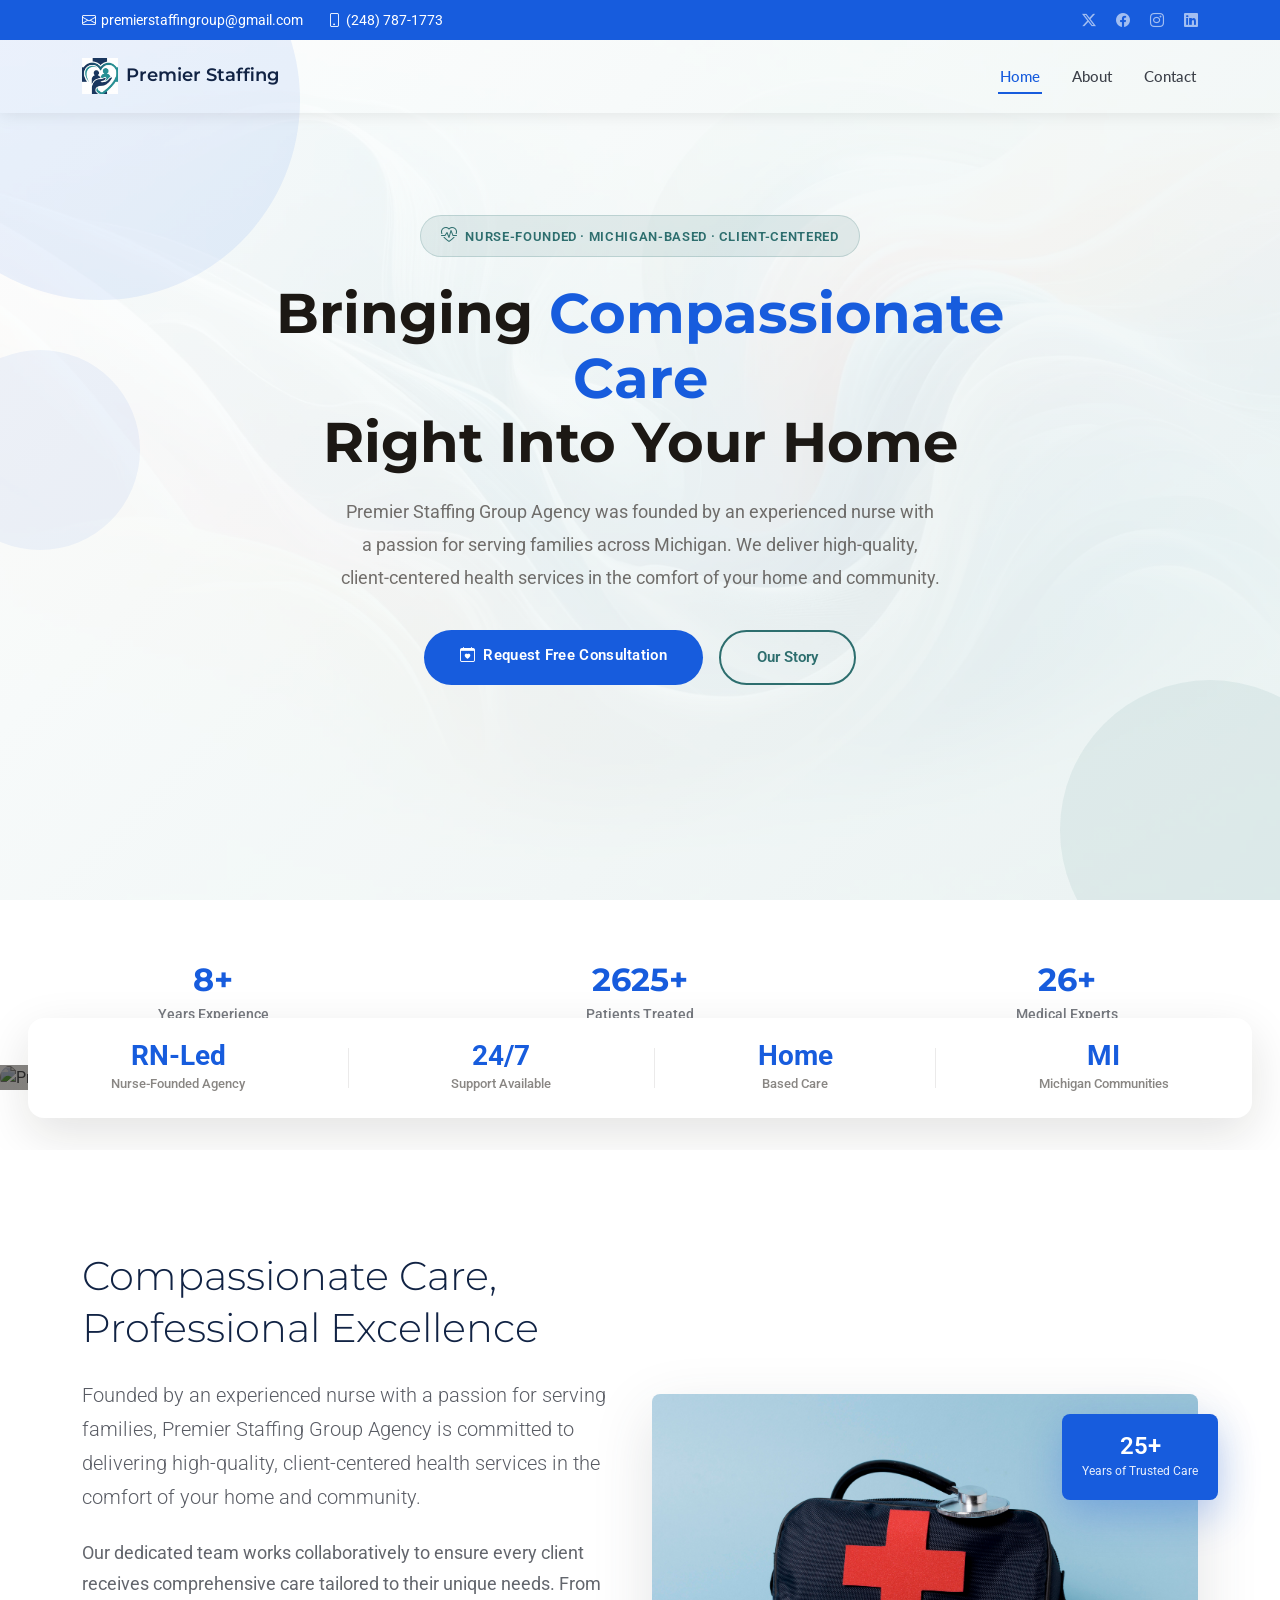
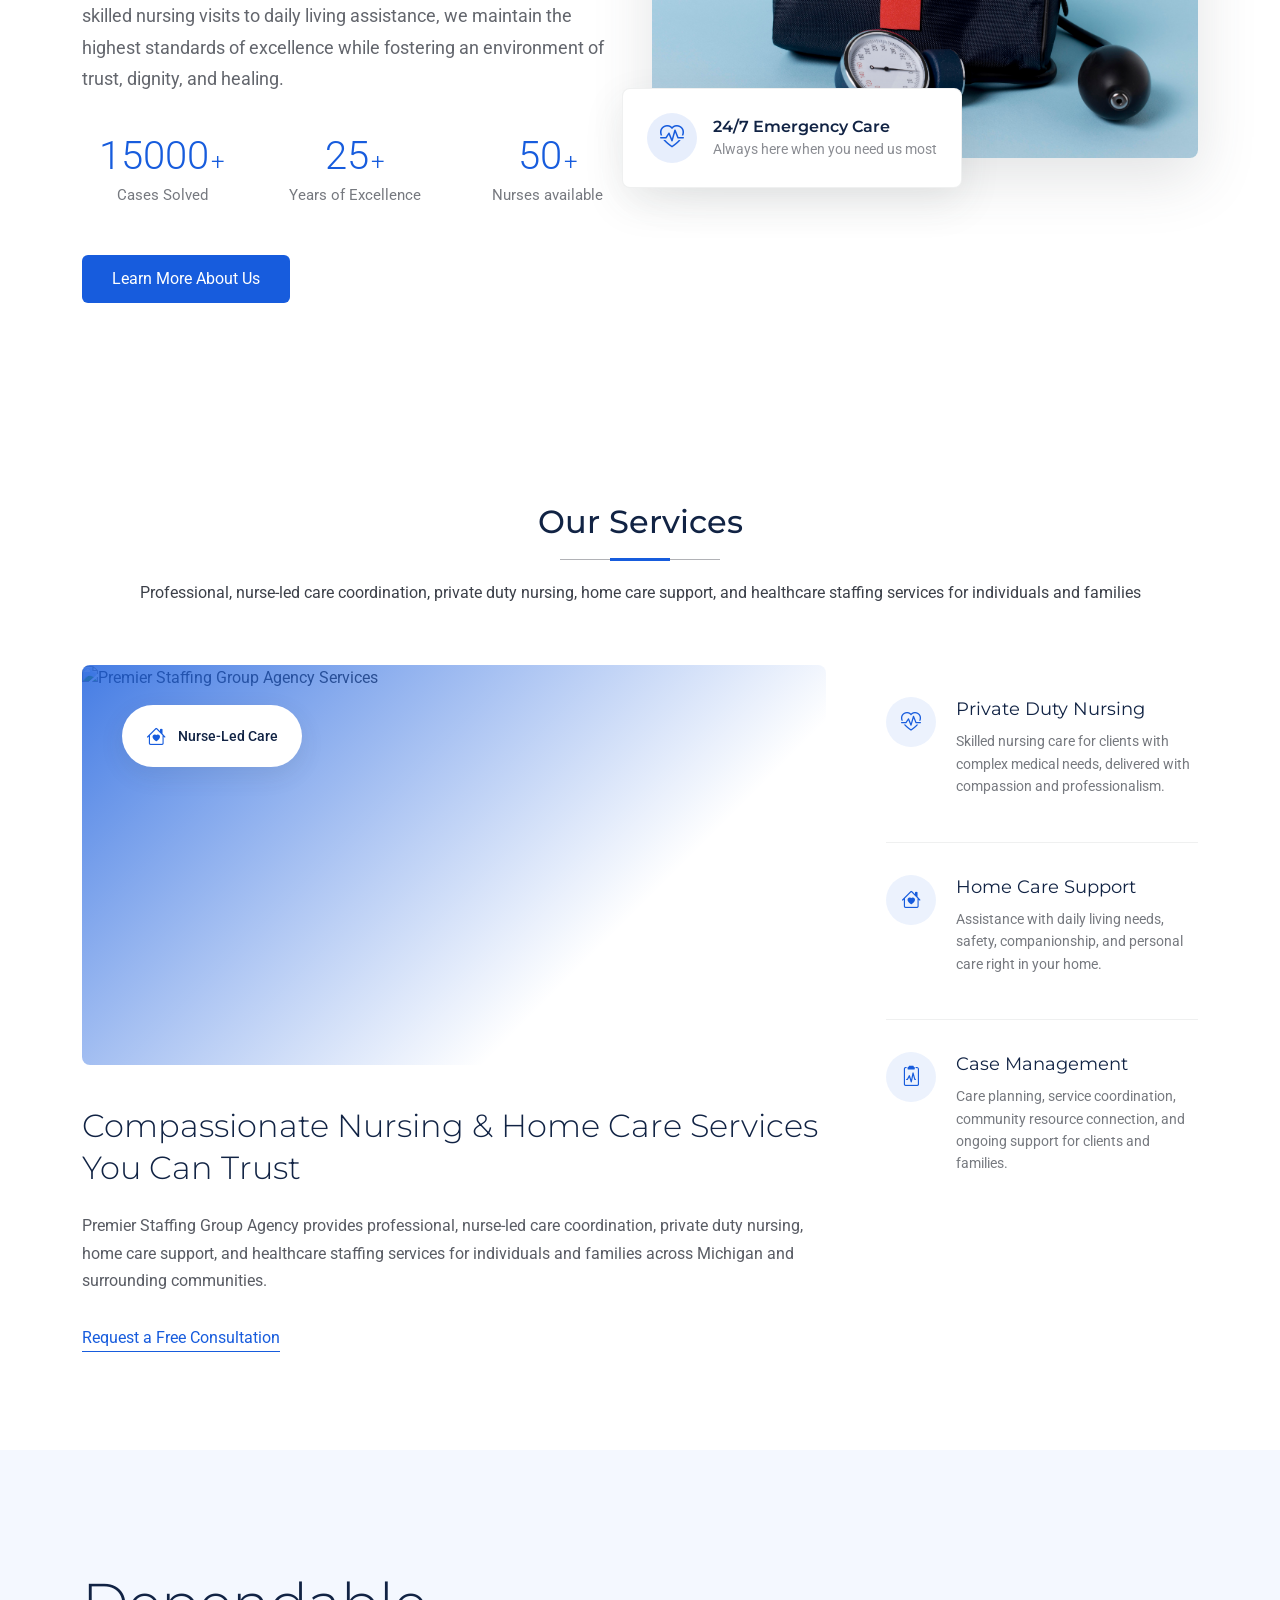
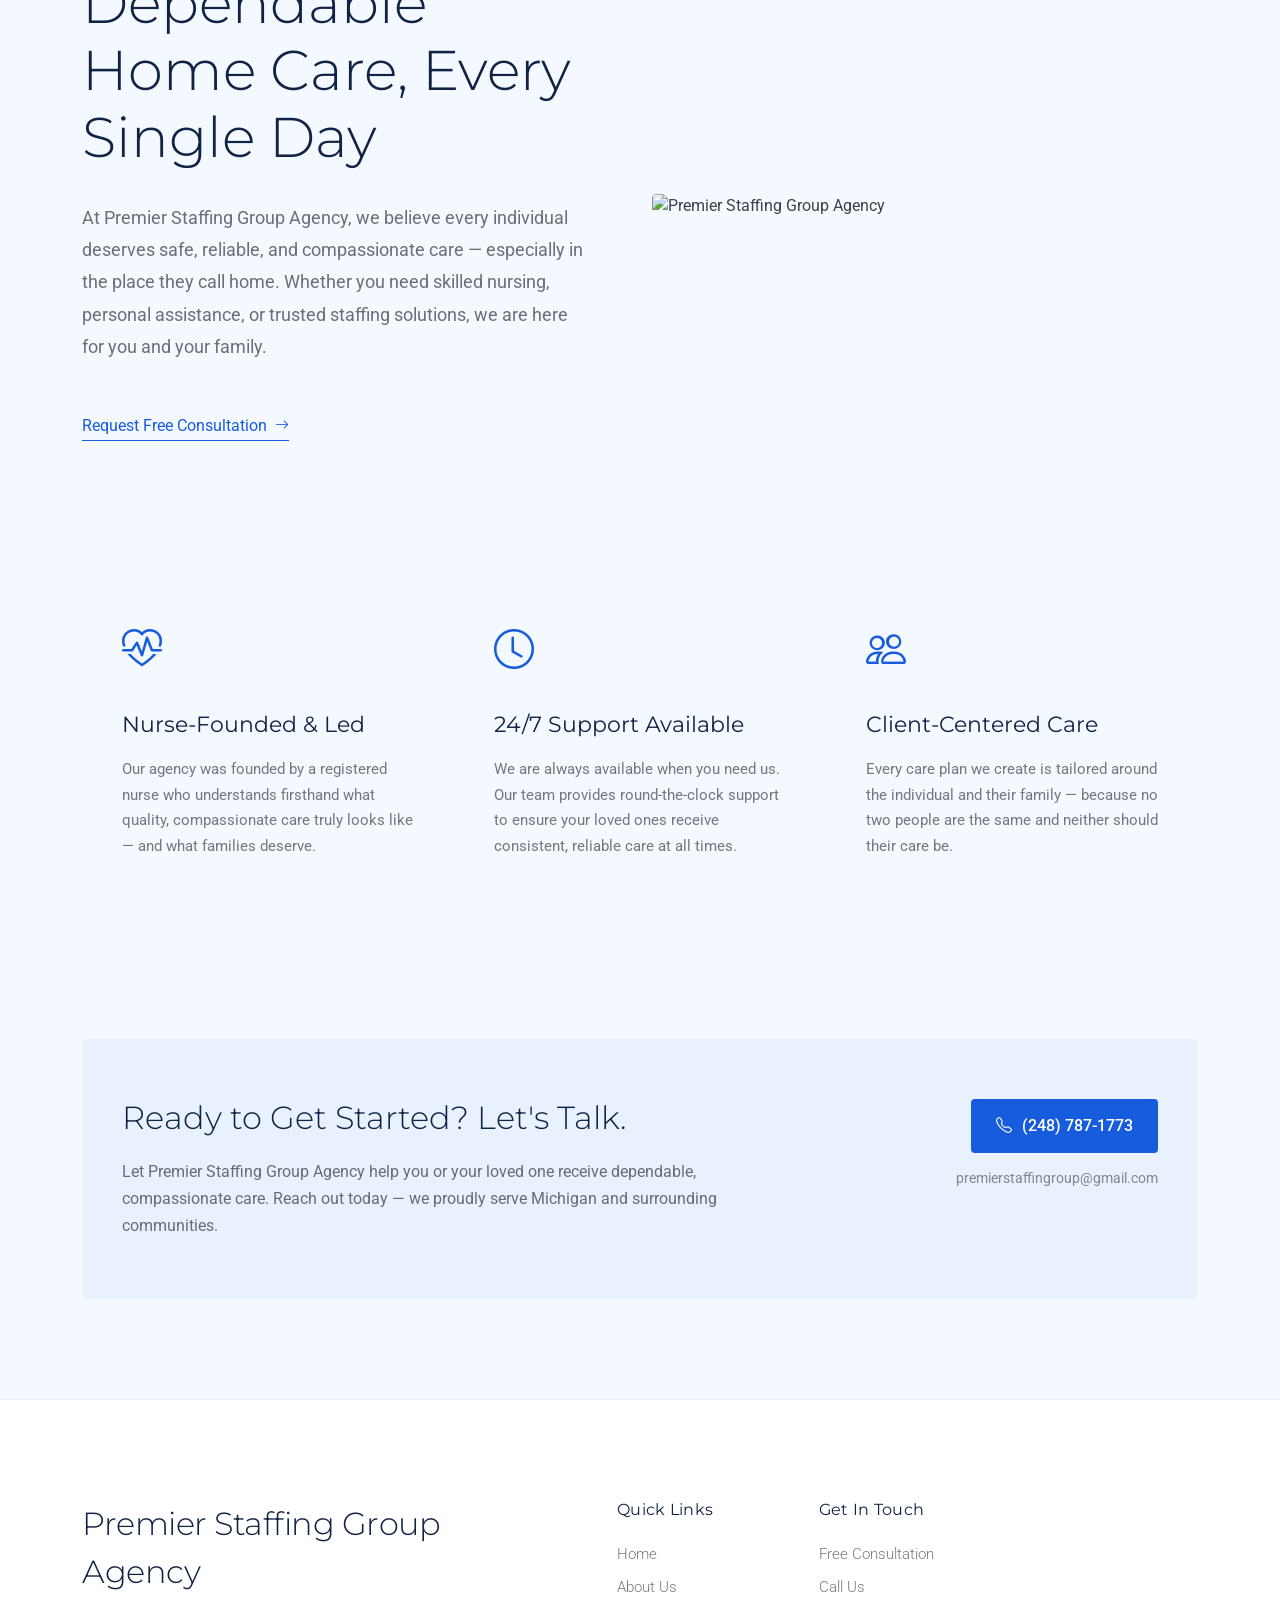
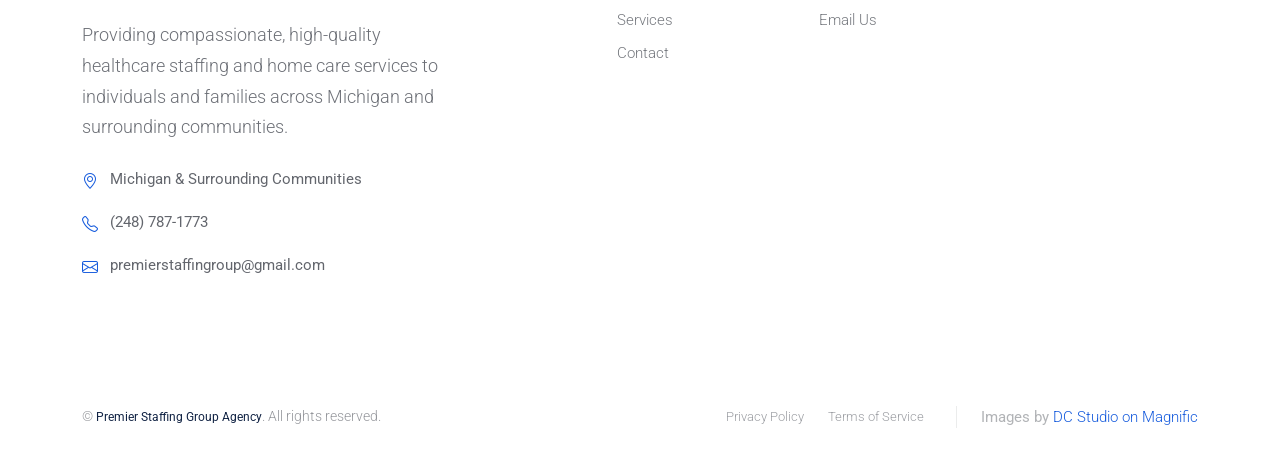
==== commit b540656c: "second" ====
--- a/index.html
+++ b/index.html
@@ -118,14 +118,25 @@
 
   <main class="main">
 
+    <style>
+      
+    </style>
+
     <!-- Hero Section -->
-    <section id="hero" class="hero section" style="min-height: 100vh; display: flex; align-items: center; background: linear-gradient(135deg, #ffffff 0%, #eaf3f3 100%); padding: 120px 0 60px;">
-
+    <section id="hero" class="hero section" style="min-height: 100vh; position: relative; display: flex; align-items: center; background: linear-gradient(135deg, #ffffff 0%, #eaf3f3 100%); padding: 120px 0 60px;">
+
+      <!-- Background floating circles -->
+      <div style="position: absolute; top: 0; left: 0; right: 0; bottom: 0; pointer-events: none; z-index: 0;">
+        <div style="position: absolute; border-radius: 50%; background: #175cdd; opacity: 0.08; width: 400px; height: 400px; top: -100px; left: -100px; animation: floatA 6s ease-in-out infinite;"></div>
+        <div style="position: absolute; border-radius: 50%; background: #2d6e6e; opacity: 0.08; width: 300px; height: 300px; bottom: -80px; right: -80px; animation: floatB 8s ease-in-out infinite;"></div>
+        <div style="position: absolute; border-radius: 50%; background: #175cdd; opacity: 0.06; width: 200px; height: 200px; top: 50%; left: -60px; transform: translateY(-50%); animation: floatC 7s ease-in-out infinite;"></div>
+      </div>
       <div class="container" data-aos="fade-up" data-aos-delay="100">
 
         <!-- Top label row -->
         <div class="row justify-content-center mb-1">
           <div class="col-lg-8 text-center">
+            
             <div style="display: inline-flex; align-items: center; gap: 8px; background: rgba(45,110,110,0.1); border: 1px solid rgba(45,110,110,0.2); border-radius: 30px; padding: 8px 20px; margin-bottom: 24px;">
               <i class="bi bi-heart-pulse" style="color: #2d6e6e;"></i>
               <span style="font-size: 13px; font-weight: 600; color: #2d6e6e; letter-spacing: 0.05em; text-transform: uppercase;">Nurse-Founded · Michigan-Based · Client-Centered</span>
--- a/assets/css/shadow.css
+++ b/assets/css/shadow.css
@@ -35,5 +35,18 @@
   padding: 0;
 }
 
+@keyframes floatA {
+0%, 100% { transform: translateY(0px) scale(1); }
+50% { transform: translateY(-40px) scale(1.05); }
+}
+@keyframes floatB {
+0%, 100% { transform: translateY(0px) scale(1); }
+50% { transform: translateY(-30px) scale(1.08); }
+}
+@keyframes floatC {
+0%, 100% { transform: translateY(-50%) scale(1); }
+50% { transform: translateY(-70%) scale(1.1); }
+}
 
 
+
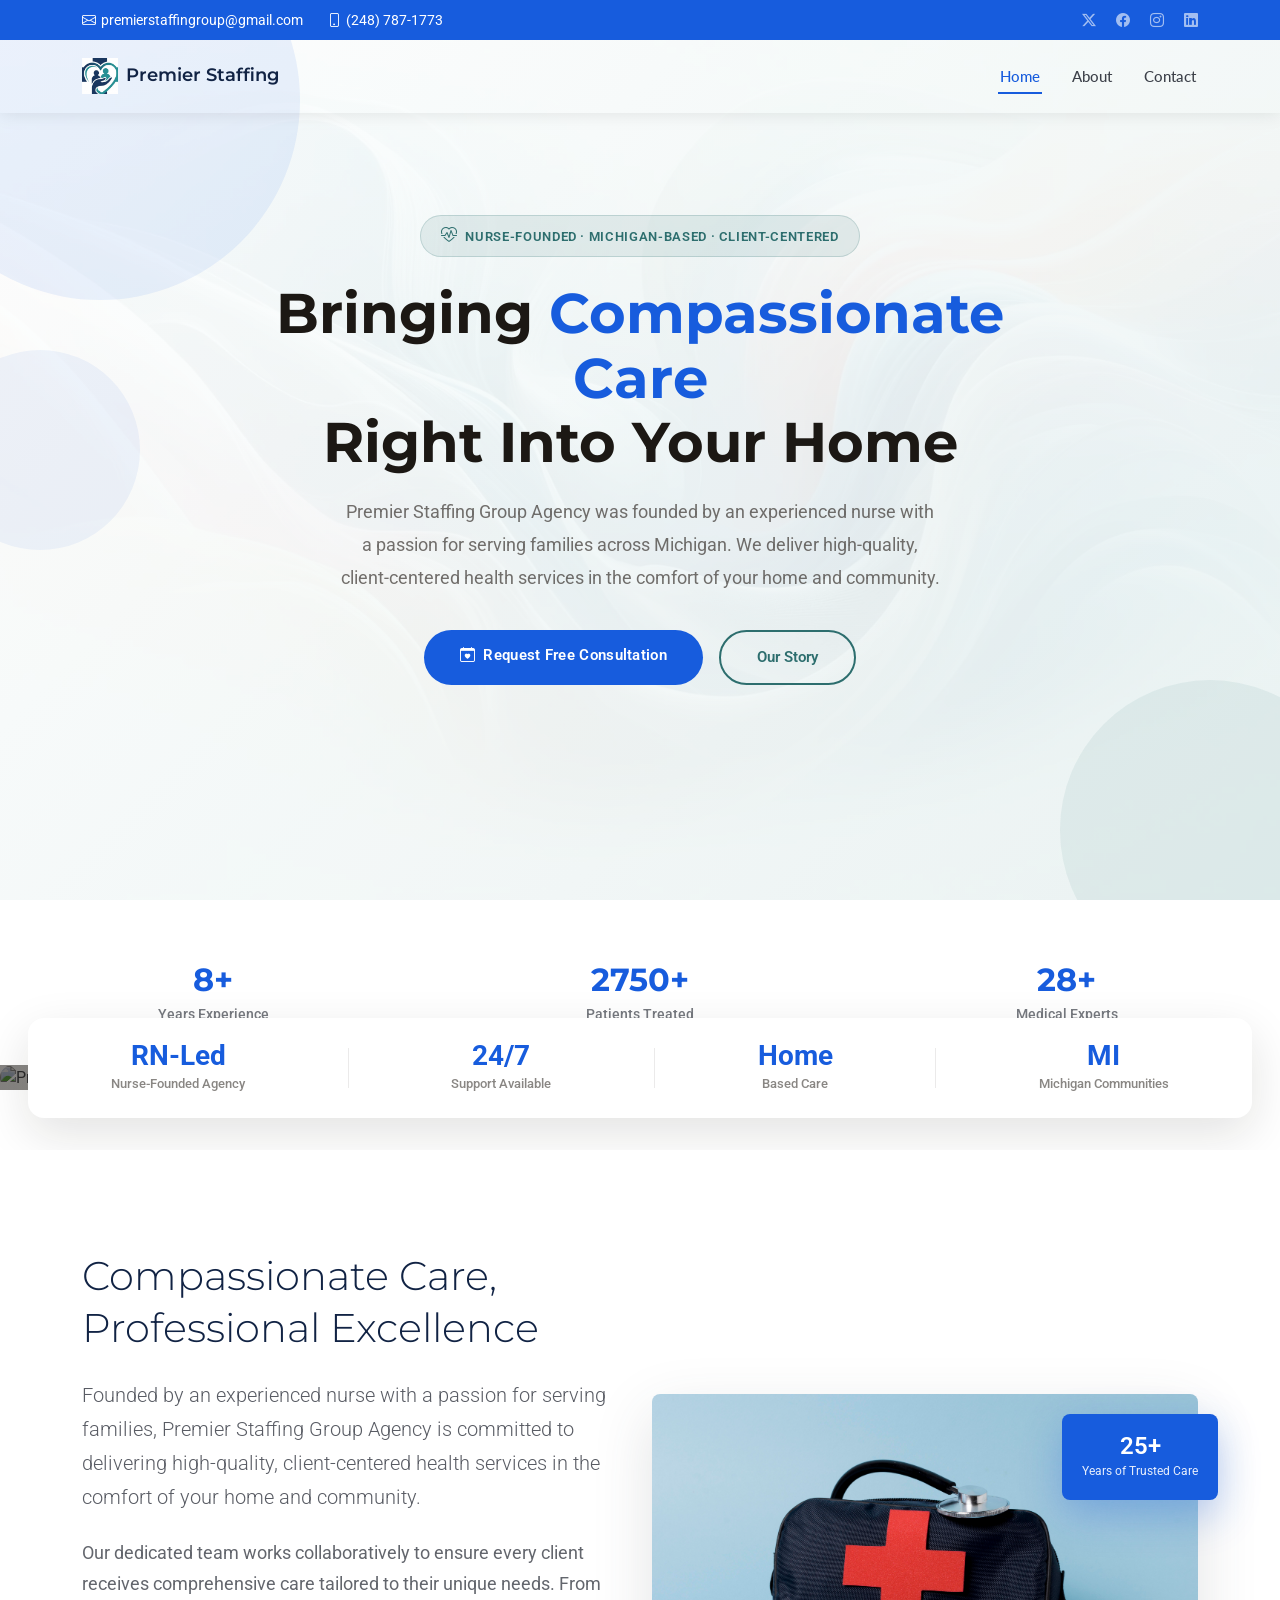
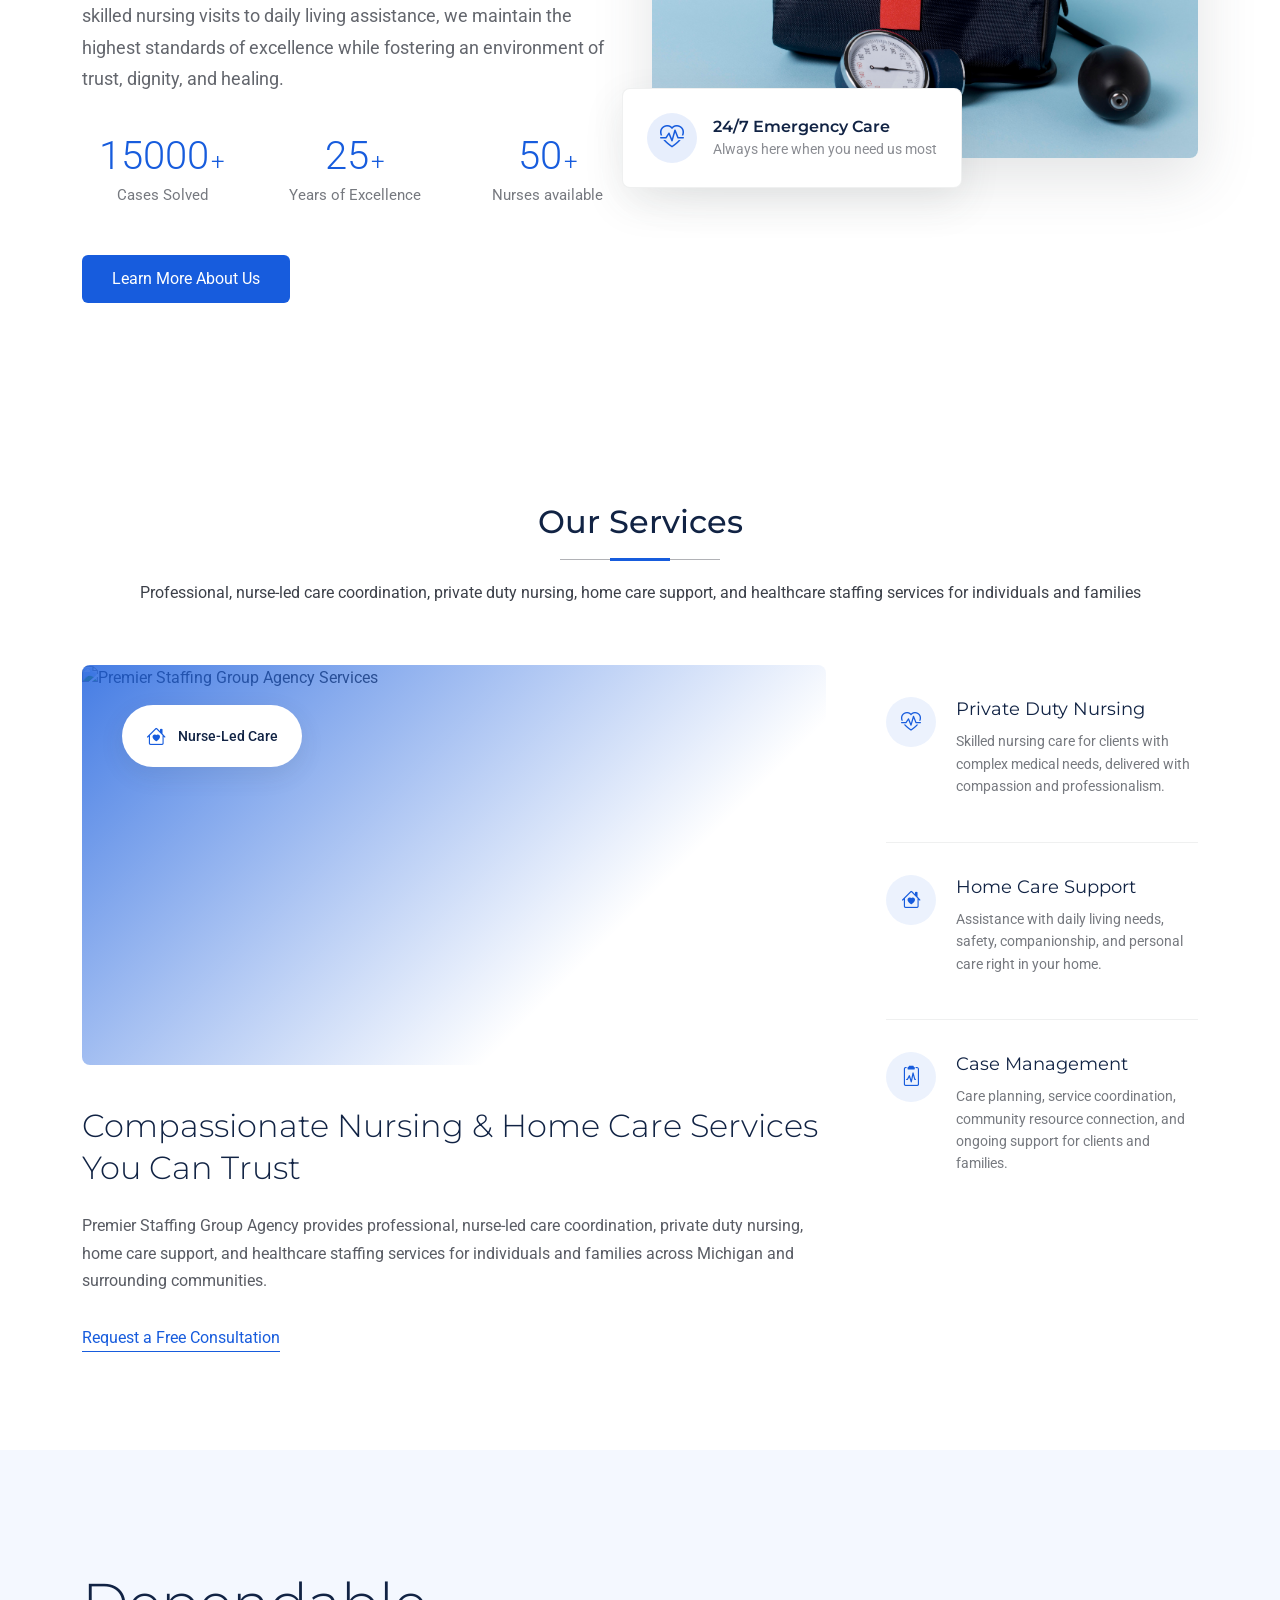
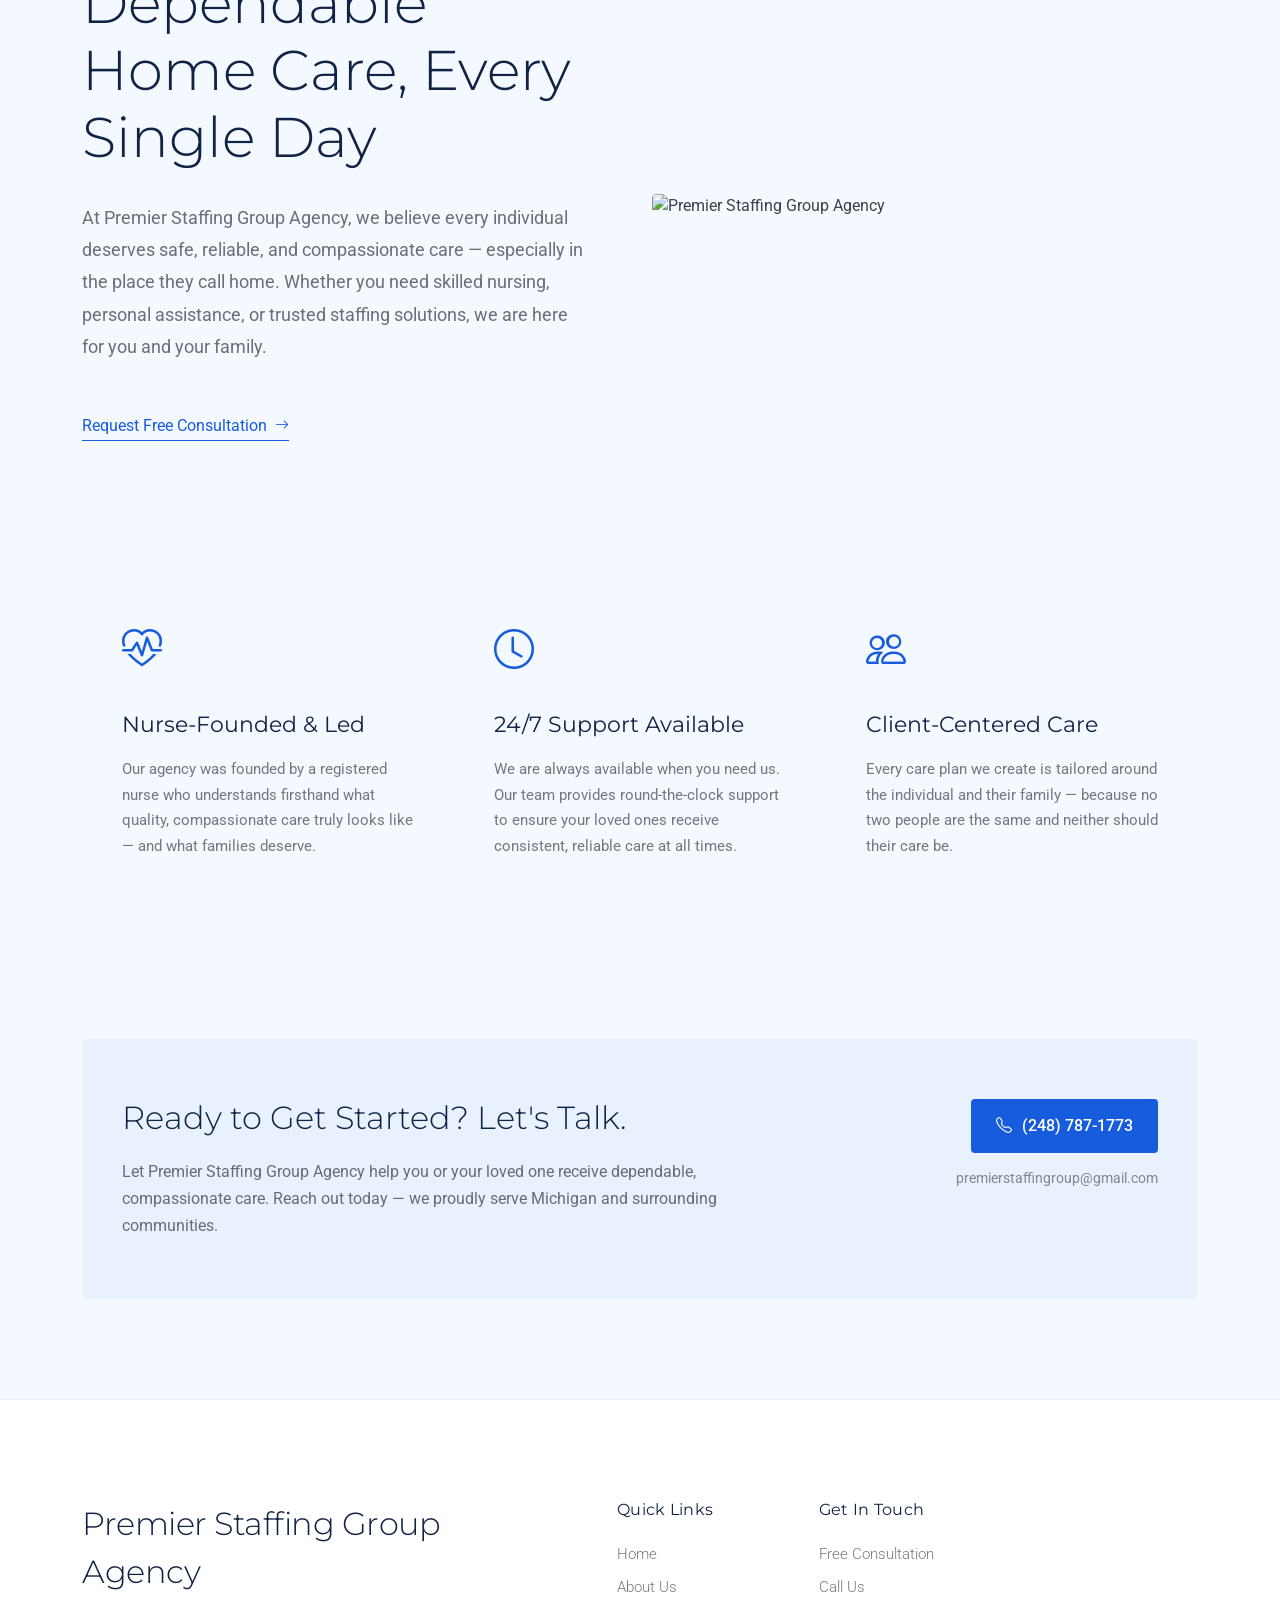
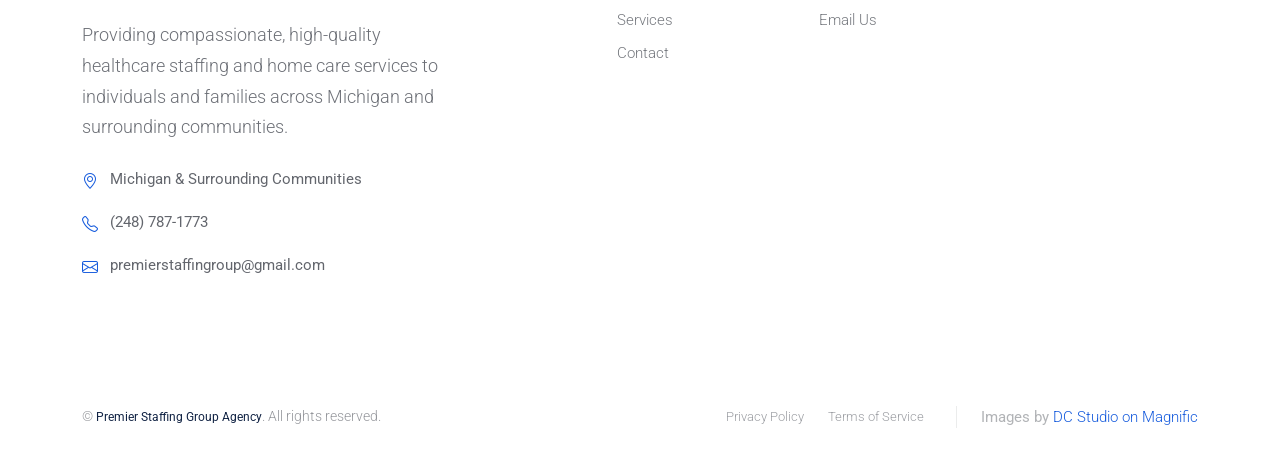
==== commit 18c8f93f: "third" ====
--- a/index.html
+++ b/index.html
@@ -4,13 +4,13 @@
 <head>
   <meta charset="utf-8">
   <meta content="width=device-width, initial-scale=1.0" name="viewport">
-  <title>Index - Clinic Bootstrap Template</title>
-  <meta name="description" content="">
-  <meta name="keywords" content="">
+  <title>Premier Staffing Group Agency</title>
+  <meta name="description" content="Compassionate nursing and home care services in Michigan. Nurse-led, client-centered care for individuals and families.">
+  <meta name="keywords" content="home care, nursing, healthcare staffing, Michigan, compassionate care">
 
   <!-- Favicons -->
-  <link href="assets/img/favicon.png" rel="icon">
-  <link href="assets/img/apple-touch-icon.png" rel="apple-touch-icon">
+  <link href="assets/img/psg.png" rel="icon">
+  <link href="assets/img/psg.png" rel="apple-touch-icon">
 
   <!-- Fonts -->
   <link href="https://fonts.googleapis.com" rel="preconnect">
@@ -31,13 +31,6 @@
   <link href="assets/css/shadow.css" rel="stylesheet">
   <link href="assets/css/main.css" rel="stylesheet">
 
-  <!-- =======================================================
-  * Template Name: Clinic
-  * Template URL: https://bootstrapmade.com/clinic-bootstrap-template/
-  * Updated: Jul 23 2025 with Bootstrap v5.3.7
-  * Author: BootstrapMade.com
-  * License: https://bootstrapmade.com/license/
-  ======================================================== -->
 </head>
 
 <body class="index-page">
